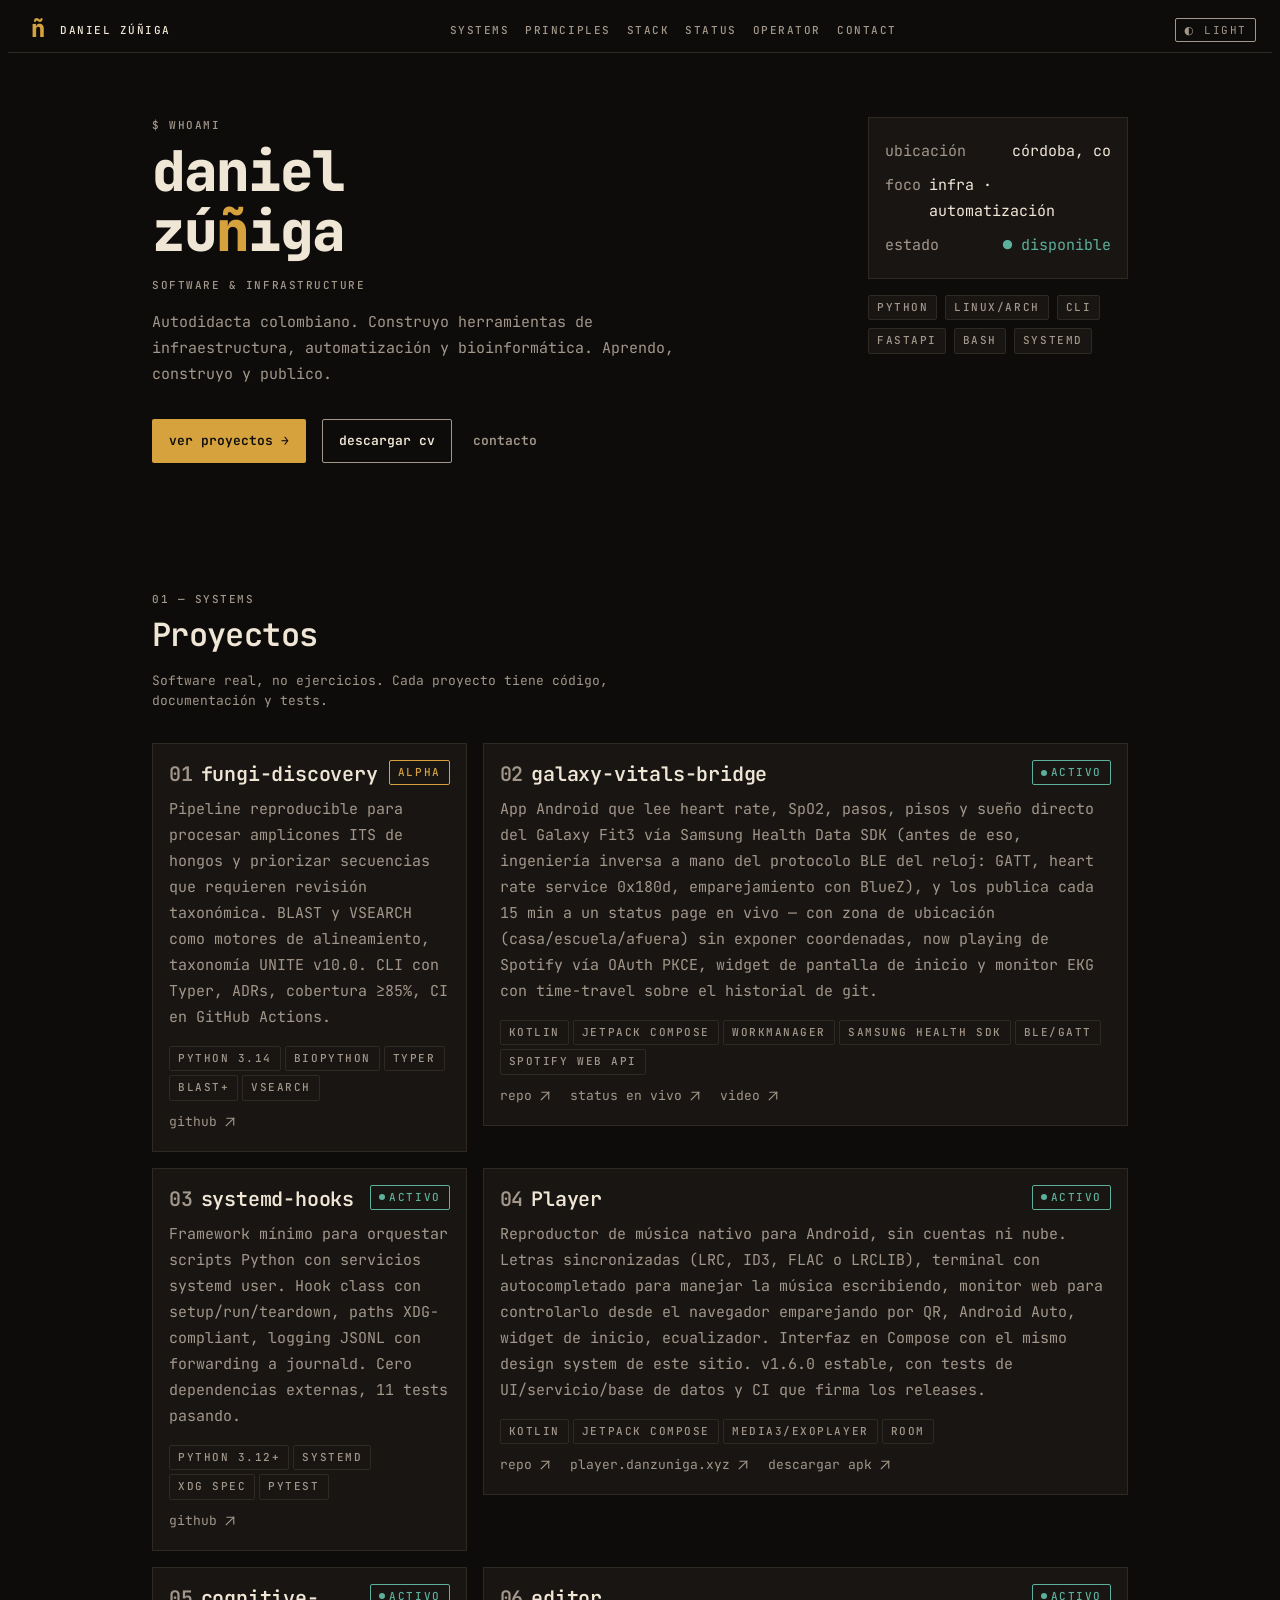
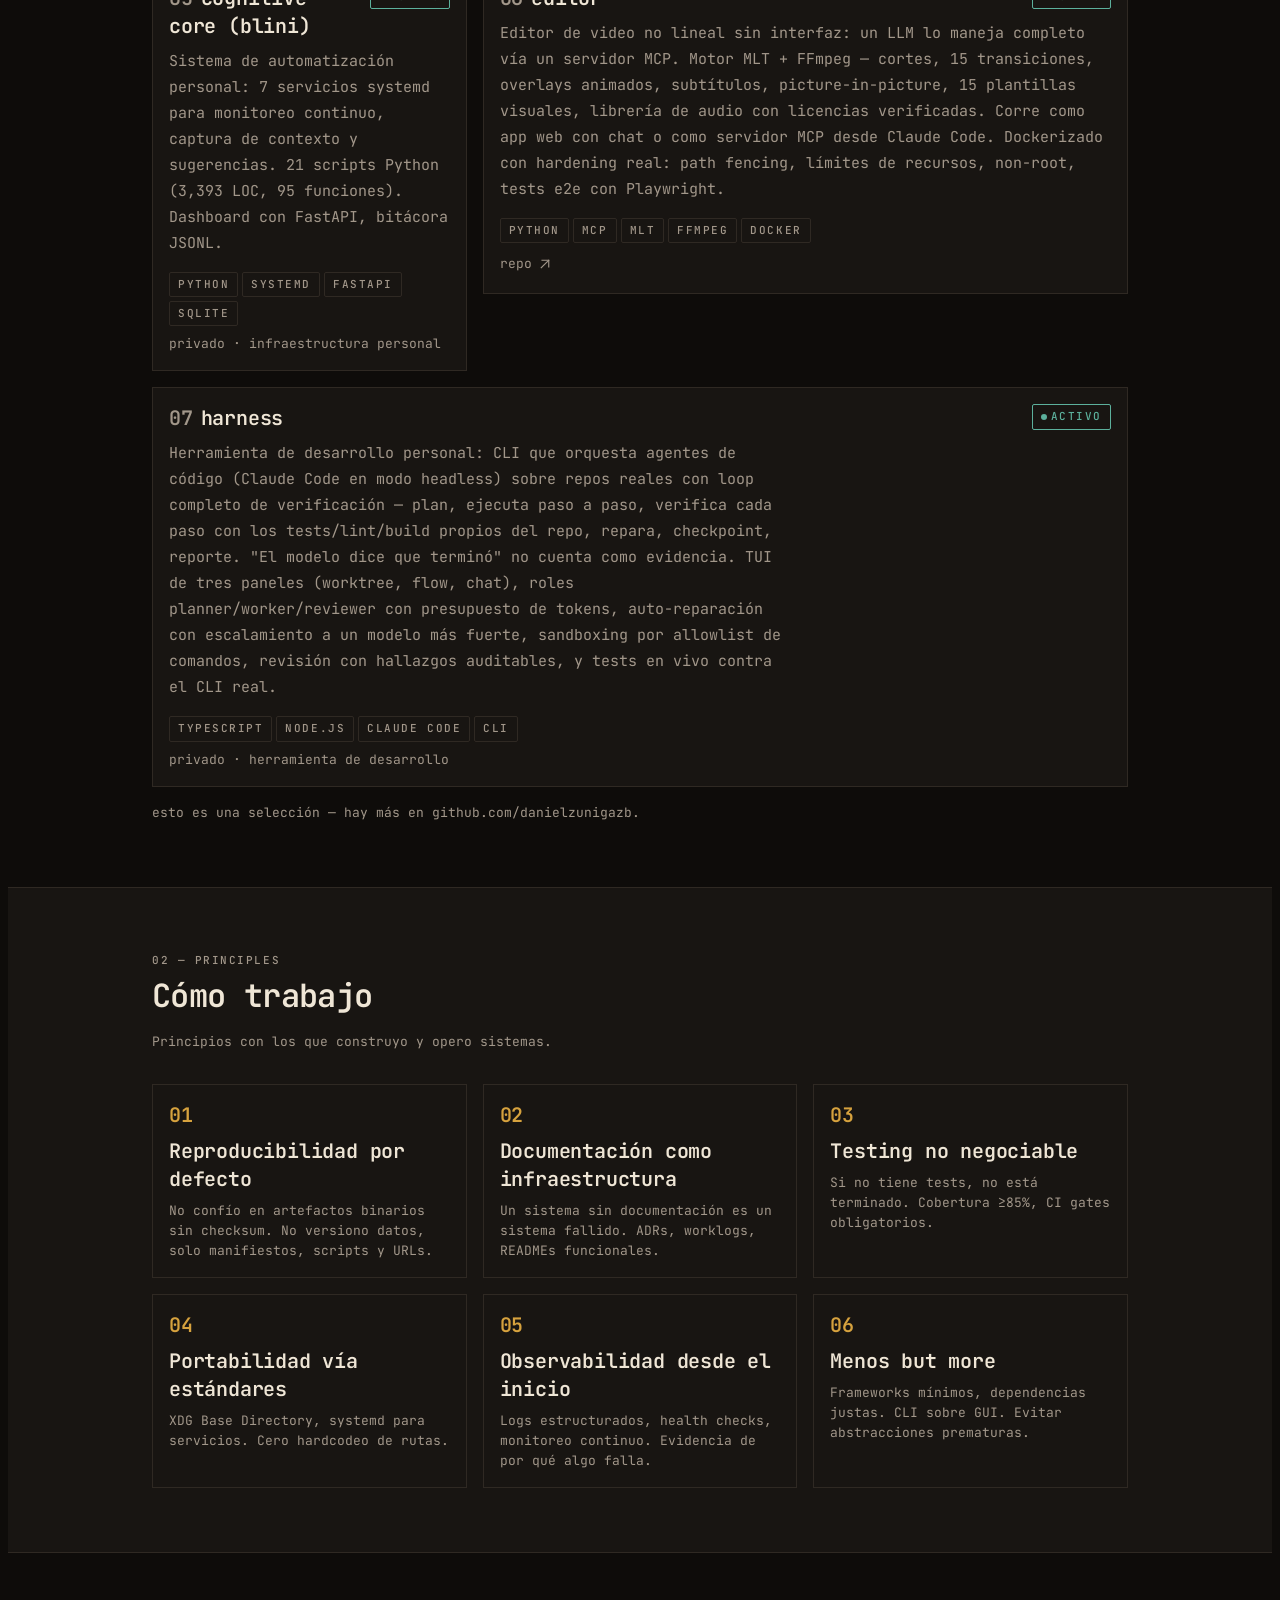
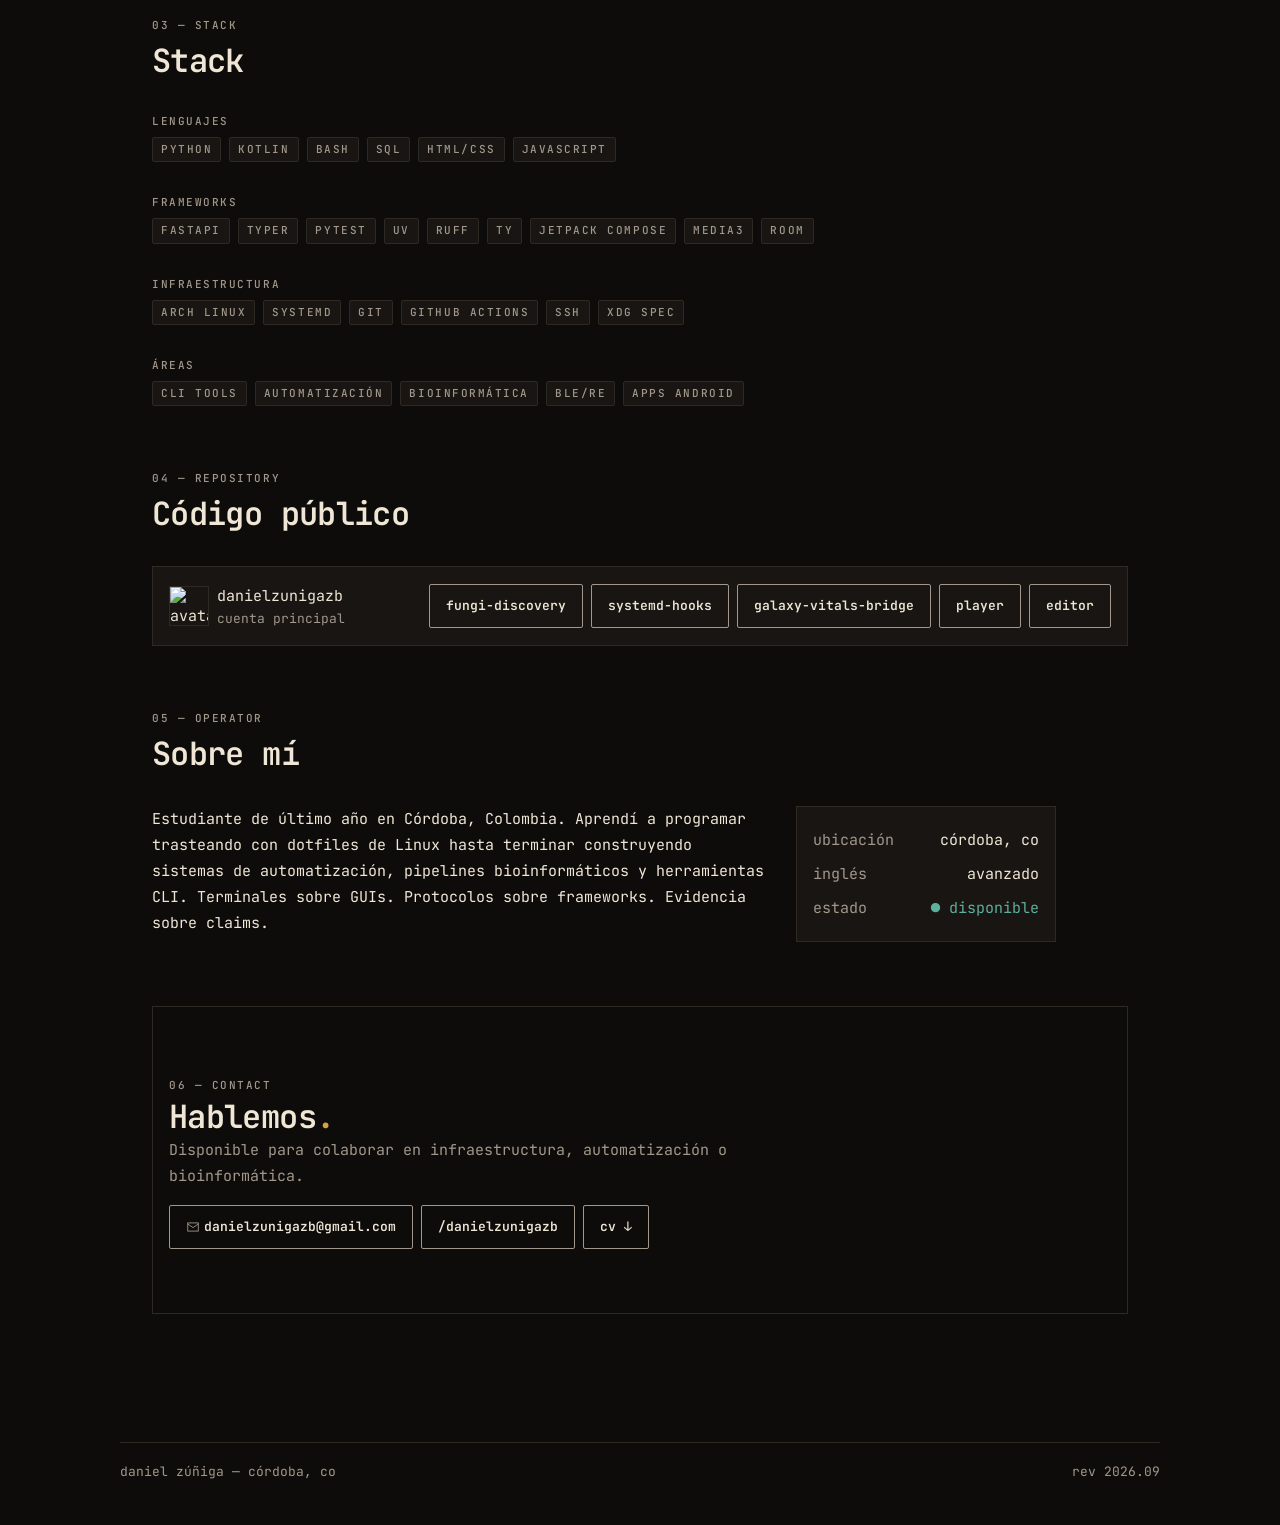
==== index.html @ 0df6132d "Agrega harness: CLI que orquesta agentes de código con verificación real Herramienta de desarrollo p" ====
<!DOCTYPE html>
<html lang="es">
<head>
<script>
(function () {
  var saved = localStorage.getItem('theme');
  if (saved === 'light') document.documentElement.setAttribute('data-theme', 'light');
})();
</script>
<meta charset="UTF-8">
<meta name="viewport" content="width=device-width, initial-scale=1.0">
<title>Daniel Zuñiga · Software &amp; Infrastructure</title>
<meta name="description" content="Daniel Zuñiga — autodidacta colombiano construyendo herramientas de infraestructura, automatización y bioinformática. CLI tools, systemd, pipelines reproducibles.">
<link rel="canonical" href="https://danzuniga.xyz/">
<meta property="og:title" content="Daniel Zuñiga · Software & Infrastructure">
<meta property="og:description" content="Autodidacta colombiano. Construyo herramientas de infraestructura, automatización y bioinformática.">
<meta property="og:type" content="website">
<meta property="og:url" content="https://danzuniga.xyz/">
<meta property="og:image" content="https://danzuniga.xyz/og-image.png">
<meta property="og:image:width" content="1200">
<meta property="og:image:height" content="630">
<meta property="og:locale" content="es_CO">
<meta name="twitter:card" content="summary_large_image">
<meta name="twitter:title" content="Daniel Zuñiga · Software & Infrastructure">
<meta name="twitter:description" content="Autodidacta colombiano. Construyo herramientas de infraestructura, automatización y bioinformática.">
<meta name="twitter:image" content="https://danzuniga.xyz/og-image.png">
<link rel="icon" href="data:image/svg+xml,%3Csvg xmlns='http://www.w3.org/2000/svg' viewBox='0 0 40 40'%3E%3Crect width='40' height='40' fill='%230e0c0a'/%3E%3Ctext x='20' y='30' text-anchor='middle' font-family='monospace' font-weight='800' font-size='34' fill='%23d6a23e'%3E%C3%B1%3C/text%3E%3C/svg%3E">
<script type="application/ld+json">
{
  "@context": "https://schema.org",
  "@type": "Person",
  "name": "Daniel Zuñiga",
  "alternateName": "danielzunigazb",
  "url": "https://danzuniga.xyz/",
  "image": "https://avatars.githubusercontent.com/u/279340792?v=4",
  "jobTitle": "Software & Infrastructure Developer",
  "description": "Autodidacta colombiano construyendo herramientas de infraestructura, automatización y bioinformática.",
  "email": "mailto:danielzunigazb@gmail.com",
  "address": { "@type": "PostalAddress", "addressRegion": "Córdoba", "addressCountry": "CO" },
  "sameAs": ["https://github.com/danielzunigazb"],
  "knowsAbout": ["Python", "Kotlin", "Linux", "systemd", "FastAPI", "Jetpack Compose", "Bioinformática", "Automatización", "CLI tools", "Bash", "Docker", "MCP", "TypeScript", "Node.js"]
}
</script>
<link rel="preconnect" href="https://fonts.googleapis.com">
<link rel="preconnect" href="https://fonts.gstatic.com" crossorigin>
<link href="https://fonts.googleapis.com/css2?family=Instrument+Serif:ital@0;1&family=JetBrains+Mono:ital,wght@0,100..800;1,100..800&display=swap" rel="stylesheet">
<link rel="stylesheet" href="/styles/tokens.css">
<link rel="stylesheet" href="/styles/base.css">
<style>
  .hero { padding: clamp(48px, 8vw, var(--space-16)) 0 var(--space-16); }
  .hero-inner { display: flex; gap: var(--space-16); align-items: flex-start; flex-wrap: wrap; }
  .hero-main { flex: 1 1 520px; min-width: 280px; }
  .hero-side { flex: 0 0 260px; min-width: 220px; display: flex; flex-direction: column; gap: var(--space-4); }
  .hero .name { margin: var(--space-2) 0 var(--space-4); }
  .hero .name .line { display: block; }
  .hero .role { display: block; margin-bottom: var(--space-2); }
  .hero .sub { color: var(--ink-muted); max-width: 60ch; margin-bottom: var(--space-8); }
  .hero .actions { display: flex; gap: var(--space-4); flex-wrap: wrap; }
  .tag-row { display: flex; flex-wrap: wrap; gap: var(--space-2); }
  .status-block { background: var(--surface); border: 1px solid var(--line); padding: var(--space-4); }
  .status-block .row { display: flex; justify-content: space-between; gap: var(--space-2); padding: var(--space-1) 0; color: var(--ink-muted); }
  .status-block .row b { color: var(--ink); font-weight: 400; }

  .sys-grid { display: grid; grid-template-columns: repeat(3, minmax(0,1fr)); gap: var(--space-4); align-items: start; }
  .sys-grid .project-card.wide { grid-column: span 2; }
  .sys-grid .project-card.full { grid-column: 1 / -1; }
  @media (max-width: 800px) { .sys-grid { grid-template-columns: 1fr; } .sys-grid .project-card.wide, .sys-grid .project-card.full { grid-column: 1; } }
  .sys-grid .project-card + .project-card { margin-top: 0; }

  .principles-grid { display: grid; grid-template-columns: repeat(3, minmax(0,1fr)); gap: var(--space-4); }
  @media (max-width: 900px) { .principles-grid { grid-template-columns: 1fr 1fr; } }
  @media (max-width: 560px) { .principles-grid { grid-template-columns: 1fr; } }
  .principle { border: 1px solid var(--line); padding: var(--space-4); }
  .principle .num { color: var(--gold); display: block; margin-bottom: var(--space-2); }
  .principle h2 { margin-bottom: var(--space-2); }
  .principle p { color: var(--ink-muted); font-size: var(--text-small-size); line-height: var(--text-small-line); }

  .stack-group { margin-bottom: var(--space-8); }
  .stack-group:last-child { margin-bottom: 0; }
  .stack-group .label { display: block; margin-bottom: var(--space-2); }

  .repo-panel { background: var(--surface); border: 1px solid var(--line); padding: var(--space-4); display: flex; align-items: center; justify-content: space-between; flex-wrap: wrap; gap: var(--space-4); }
  .repo-who { display: flex; align-items: center; gap: var(--space-2); }
  .repo-who img { width: 40px; height: 40px; border: 1px solid var(--line); }
  .repo-who .sub { color: var(--ink-muted); }
  .repo-links { display: flex; gap: var(--space-2); flex-wrap: wrap; }

  .op-wrap { display: flex; gap: var(--space-8); flex-wrap: wrap; }
  .op-quote { flex: 1 1 480px; }
  .op-quote .mark-n { color: var(--gold); }
  .op-facts { flex: 0 0 260px; }

  .contact-box { border: 1px solid var(--line); padding: var(--space-16) var(--space-4); text-align: left; }
  .contact-box h2 { margin-bottom: var(--space-2); }
  .contact-box p { color: var(--ink-muted); margin-bottom: var(--space-4); }
  .contact-links { display: flex; gap: var(--space-2); flex-wrap: wrap; }
</style>
</head>
<body id="top">

<nav class="dz-nav">
  <a href="#top" class="plate">
    <svg class="mark" viewBox="0 0 40 40" aria-hidden="true"><text x="20" y="30" text-anchor="middle" font-family="'JetBrains Mono', monospace" font-weight="800" font-size="34" fill="var(--gold)">ñ</text></svg>
    <span class="label full">daniel zúñiga</span>
  </a>
  <div class="links">
    <a href="#systems">systems</a>
    <a href="#principles">principles</a>
    <a href="#stack">stack</a>
    <a href="/status/">status</a>
    <a href="#operator">operator</a>
    <a href="#contact">contact</a>
  </div>
  <button class="theme-toggle" id="theme-toggle">◐ light</button>
</nav>

<section class="section hero">
  <div class="container">
    <div class="hero-inner">
      <div class="hero-main">
        <div class="title reveal">
          <span class="label eyebrow">$ whoami</span>
          <h1 class="text-display name">
            <span class="line">daniel</span>
            <span class="line">zú<span class="mark-n">ñ</span>iga</span>
          </h1>
          <span class="label role">software &amp; infrastructure</span>
        </div>
        <p class="sub">Autodidacta colombiano. Construyo herramientas de infraestructura, automatización y bioinformática. Aprendo, construyo y publico.</p>
        <div class="actions">
          <a href="#systems" class="btn btn-primary">ver proyectos →</a>
          <a href="/cv/" target="_blank" class="btn btn-secondary">descargar cv</a>
          <a href="#contact" class="btn btn-ghost">contacto</a>
        </div>
      </div>
      <div class="hero-side reveal">
        <div class="status-block">
          <div class="row"><span>ubicación</span><b>córdoba, co</b></div>
          <div class="row"><span>foco</span><b>infra · automatización</b></div>
          <div class="row"><span>estado</span><b style="color:var(--verdigris);">● disponible</b></div>
        </div>
        <div class="tag-row">
          <span class="tag">python</span>
          <span class="tag">linux/arch</span>
          <span class="tag">cli</span>
          <span class="tag">fastapi</span>
          <span class="tag">bash</span>
          <span class="tag">systemd</span>
        </div>
      </div>
    </div>
  </div>
</section>

<section class="section" id="systems">
  <div class="container">
    <div class="title reveal">
      <span class="label eyebrow">01 — systems</span>
      <h1>Proyectos</h1>
    </div>
    <p class="text-small" style="color:var(--ink-muted); margin: var(--space-2) 0 var(--space-8);">Software real, no ejercicios. Cada proyecto tiene código, documentación y tests.</p>

    <div class="sys-grid">
      <div class="project-card reveal">
        <div class="top">
          <h2><span class="index">01</span>fungi-discovery</h2>
          <span class="tag tag-wip">alpha</span>
        </div>
        <p class="desc">Pipeline reproducible para procesar amplicones ITS de hongos y priorizar secuencias que requieren revisión taxonómica. BLAST y VSEARCH como motores de alineamiento, taxonomía UNITE v10.0. CLI con Typer, ADRs, cobertura ≥85%, CI en GitHub Actions.</p>
        <div class="tags">
          <span class="tag">Python 3.14</span><span class="tag">BioPython</span><span class="tag">Typer</span><span class="tag">BLAST+</span><span class="tag">VSEARCH</span>
        </div>
        <div class="links"><a href="https://github.com/danielzunigazb/fungi-discovery" target="_blank">github <svg class="icon"><use href="/assets/icons.svg#icon-arrow-up-right"/></svg></a></div>
      </div>

      <div class="project-card reveal wide">
        <div class="top">
          <h2><span class="index">02</span>galaxy-vitals-bridge</h2>
          <span class="tag tag-live"><span class="tag-dot"></span>activo</span>
        </div>
        <p class="desc">App Android que lee heart rate, SpO2, pasos, pisos y sueño directo del Galaxy Fit3 vía Samsung Health Data SDK (antes de eso, ingeniería inversa a mano del protocolo BLE del reloj: GATT, heart rate service 0x180d, emparejamiento con BlueZ), y los publica cada 15 min a un status page en vivo — con zona de ubicación (casa/escuela/afuera) sin exponer coordenadas, now playing de Spotify vía OAuth PKCE, widget de pantalla de inicio y monitor EKG con time-travel sobre el historial de git.</p>
        <div class="tags">
          <span class="tag">Kotlin</span><span class="tag">Jetpack Compose</span><span class="tag">WorkManager</span><span class="tag">Samsung Health SDK</span><span class="tag">BLE/GATT</span><span class="tag">Spotify Web API</span>
        </div>
        <div class="links">
          <a href="https://github.com/danielzunigazb/galaxy-vitals-bridge" target="_blank">repo <svg class="icon"><use href="/assets/icons.svg#icon-arrow-up-right"/></svg></a>
          <a href="/status/">status en vivo <svg class="icon"><use href="/assets/icons.svg#icon-arrow-up-right"/></svg></a>
          <a href="https://github.com/danielzunigazb/galaxy-vitals-bridge/releases/download/showcase-v1/GalaxyVitalsShowcase.mp4" target="_blank">video <svg class="icon"><use href="/assets/icons.svg#icon-arrow-up-right"/></svg></a>
        </div>
      </div>

      <div class="project-card reveal">
        <div class="top">
          <h2><span class="index">03</span>systemd-hooks</h2>
          <span class="tag tag-live"><span class="tag-dot"></span>activo</span>
        </div>
        <p class="desc">Framework mínimo para orquestar scripts Python con servicios systemd user. Hook class con setup/run/teardown, paths XDG-compliant, logging JSONL con forwarding a journald. Cero dependencias externas, 11 tests pasando.</p>
        <div class="tags">
          <span class="tag">Python 3.12+</span><span class="tag">systemd</span><span class="tag">XDG Spec</span><span class="tag">Pytest</span>
        </div>
        <div class="links"><a href="https://github.com/danielzunigazb/systemd-hooks" target="_blank">github <svg class="icon"><use href="/assets/icons.svg#icon-arrow-up-right"/></svg></a></div>
      </div>

      <div class="project-card reveal wide">
        <div class="top">
          <h2><span class="index">04</span>Player</h2>
          <span class="tag tag-live"><span class="tag-dot"></span>activo</span>
        </div>
        <p class="desc">Reproductor de música nativo para Android, sin cuentas ni nube. Letras sincronizadas (LRC, ID3, FLAC o LRCLIB), terminal con autocompletado para manejar la música escribiendo, monitor web para controlarlo desde el navegador emparejando por QR, Android Auto, widget de inicio, ecualizador. Interfaz en Compose con el mismo design system de este sitio. v1.6.0 estable, con tests de UI/servicio/base de datos y CI que firma los releases.</p>
        <div class="tags">
          <span class="tag">Kotlin</span><span class="tag">Jetpack Compose</span><span class="tag">Media3/ExoPlayer</span><span class="tag">Room</span>
        </div>
        <div class="links">
          <a href="https://github.com/danielzunigazb/player" target="_blank">repo <svg class="icon"><use href="/assets/icons.svg#icon-arrow-up-right"/></svg></a>
          <a href="https://player.danzuniga.xyz" target="_blank">player.danzuniga.xyz <svg class="icon"><use href="/assets/icons.svg#icon-arrow-up-right"/></svg></a>
          <a href="https://github.com/danielzunigazb/player/releases/latest" target="_blank">descargar apk <svg class="icon"><use href="/assets/icons.svg#icon-arrow-up-right"/></svg></a>
        </div>
      </div>

      <div class="project-card reveal">
        <div class="top">
          <h2><span class="index">05</span>cognitive-core (blini)</h2>
          <span class="tag tag-live"><span class="tag-dot"></span>activo</span>
        </div>
        <p class="desc">Sistema de automatización personal: 7 servicios systemd para monitoreo continuo, captura de contexto y sugerencias. 21 scripts Python (3,393 LOC, 95 funciones). Dashboard con FastAPI, bitácora JSONL.</p>
        <div class="tags">
          <span class="tag">Python</span><span class="tag">systemd</span><span class="tag">FastAPI</span><span class="tag">SQLite</span>
        </div>
        <div class="links"><span class="text-small" style="color:var(--ink-muted);">privado · infraestructura personal</span></div>
      </div>

      <div class="project-card reveal wide">
        <div class="top">
          <h2><span class="index">06</span>editor</h2>
          <span class="tag tag-live"><span class="tag-dot"></span>activo</span>
        </div>
        <p class="desc">Editor de video no lineal sin interfaz: un LLM lo maneja completo vía un servidor MCP. Motor MLT + FFmpeg — cortes, 15 transiciones, overlays animados, subtítulos, picture-in-picture, 15 plantillas visuales, librería de audio con licencias verificadas. Corre como app web con chat o como servidor MCP desde Claude Code. Dockerizado con hardening real: path fencing, límites de recursos, non-root, tests e2e con Playwright.</p>
        <div class="tags">
          <span class="tag">Python</span><span class="tag">MCP</span><span class="tag">MLT</span><span class="tag">FFmpeg</span><span class="tag">Docker</span>
        </div>
        <div class="links">
          <a href="https://github.com/danielzunigazb/editor" target="_blank">repo <svg class="icon"><use href="/assets/icons.svg#icon-arrow-up-right"/></svg></a>
        </div>
      </div>

      <div class="project-card reveal full">
        <div class="top">
          <h2><span class="index">07</span>harness</h2>
          <span class="tag tag-live"><span class="tag-dot"></span>activo</span>
        </div>
        <p class="desc">Herramienta de desarrollo personal: CLI que orquesta agentes de código (Claude Code en modo headless) sobre repos reales con loop completo de verificación — plan, ejecuta paso a paso, verifica cada paso con los tests/lint/build propios del repo, repara, checkpoint, reporte. "El modelo dice que terminó" no cuenta como evidencia. TUI de tres paneles (worktree, flow, chat), roles planner/worker/reviewer con presupuesto de tokens, auto-reparación con escalamiento a un modelo más fuerte, sandboxing por allowlist de comandos, revisión con hallazgos auditables, y tests en vivo contra el CLI real.</p>
        <div class="tags">
          <span class="tag">TypeScript</span><span class="tag">Node.js</span><span class="tag">Claude Code</span><span class="tag">CLI</span>
        </div>
        <div class="links"><span class="text-small" style="color:var(--ink-muted);">privado · herramienta de desarrollo</span></div>
      </div>
    </div>
    <p class="text-small reveal" style="color: var(--ink-muted); margin-top: var(--space-4);">esto es una selección — hay más en <a href="https://github.com/danielzunigazb" target="_blank">github.com/danielzunigazb</a>.</p>
  </div>
</section>

<section class="section" id="principles" style="border-top: 1px solid var(--line); border-bottom: 1px solid var(--line); background: var(--surface);">
  <div class="container">
    <div class="title reveal">
      <span class="label eyebrow">02 — principles</span>
      <h1>Cómo trabajo</h1>
    </div>
    <p class="text-small" style="color:var(--ink-muted); margin: var(--space-2) 0 var(--space-8);">Principios con los que construyo y opero sistemas.</p>
    <div class="principles-grid">
      <div class="principle reveal"><span class="num text-h2">01</span><h2>Reproducibilidad por defecto</h2><p>No confío en artefactos binarios sin checksum. No versiono datos, solo manifiestos, scripts y URLs.</p></div>
      <div class="principle reveal"><span class="num text-h2">02</span><h2>Documentación como infraestructura</h2><p>Un sistema sin documentación es un sistema fallido. ADRs, worklogs, READMEs funcionales.</p></div>
      <div class="principle reveal"><span class="num text-h2">03</span><h2>Testing no negociable</h2><p>Si no tiene tests, no está terminado. Cobertura ≥85%, CI gates obligatorios.</p></div>
      <div class="principle reveal"><span class="num text-h2">04</span><h2>Portabilidad vía estándares</h2><p>XDG Base Directory, systemd para servicios. Cero hardcodeo de rutas.</p></div>
      <div class="principle reveal"><span class="num text-h2">05</span><h2>Observabilidad desde el inicio</h2><p>Logs estructurados, health checks, monitoreo continuo. Evidencia de por qué algo falla.</p></div>
      <div class="principle reveal"><span class="num text-h2">06</span><h2>Menos but more</h2><p>Frameworks mínimos, dependencias justas. CLI sobre GUI. Evitar abstracciones prematuras.</p></div>
    </div>
  </div>
</section>

<section class="section" id="stack">
  <div class="container">
    <div class="title reveal">
      <span class="label eyebrow">03 — stack</span>
      <h1>Stack</h1>
    </div>
    <div style="margin-top: var(--space-8);">
      <div class="stack-group reveal">
        <span class="label">lenguajes</span>
        <div class="tag-row">
          <span class="tag">Python</span><span class="tag">Kotlin</span><span class="tag">Bash</span><span class="tag">SQL</span><span class="tag">HTML/CSS</span><span class="tag">JavaScript</span>
        </div>
      </div>
      <div class="stack-group reveal">
        <span class="label">frameworks</span>
        <div class="tag-row">
          <span class="tag">FastAPI</span><span class="tag">Typer</span><span class="tag">Pytest</span><span class="tag">uv</span><span class="tag">Ruff</span><span class="tag">Ty</span><span class="tag">Jetpack Compose</span><span class="tag">Media3</span><span class="tag">Room</span>
        </div>
      </div>
      <div class="stack-group reveal">
        <span class="label">infraestructura</span>
        <div class="tag-row">
          <span class="tag">Arch Linux</span><span class="tag">systemd</span><span class="tag">Git</span><span class="tag">GitHub Actions</span><span class="tag">SSH</span><span class="tag">XDG Spec</span>
        </div>
      </div>
      <div class="stack-group reveal">
        <span class="label">áreas</span>
        <div class="tag-row">
          <span class="tag">CLI tools</span><span class="tag">Automatización</span><span class="tag">Bioinformática</span><span class="tag">BLE/RE</span><span class="tag">Apps Android</span>
        </div>
      </div>
    </div>
  </div>
</section>

<section class="section" id="repo" style="padding-top: 0;">
  <div class="container">
    <div class="title reveal">
      <span class="label eyebrow">04 — repository</span>
      <h1>Código público</h1>
    </div>
    <div class="repo-panel reveal" style="margin-top: var(--space-8);">
      <div class="repo-who">
        <img src="https://avatars.githubusercontent.com/u/279340792?v=4" alt="avatar de danielzunigazb en GitHub">
        <div><div>danielzunigazb</div><div class="text-small sub">cuenta principal</div></div>
      </div>
      <div class="repo-links">
        <a href="https://github.com/danielzunigazb/fungi-discovery" target="_blank" class="btn btn-secondary">fungi-discovery</a>
        <a href="https://github.com/danielzunigazb/systemd-hooks" target="_blank" class="btn btn-secondary">systemd-hooks</a>
        <a href="https://github.com/danielzunigazb/galaxy-vitals-bridge" target="_blank" class="btn btn-secondary">galaxy-vitals-bridge</a>
        <a href="https://github.com/danielzunigazb/player" target="_blank" class="btn btn-secondary">player</a>
        <a href="https://github.com/danielzunigazb/editor" target="_blank" class="btn btn-secondary">editor</a>
      </div>
    </div>
  </div>
</section>

<section class="section" id="operator" style="padding-top: 0;">
  <div class="container">
    <div class="title reveal">
      <span class="label eyebrow">05 — operator</span>
      <h1>Sobre mí</h1>
    </div>
    <div class="op-wrap reveal" style="margin-top: var(--space-8);">
      <p class="op-quote">Estudiante de último año en Córdoba, Colombia. Aprendí a programar trasteando con dotfiles de Linux hasta terminar construyendo sistemas de automatización, pipelines bioinformáticos y herramientas CLI. Terminales sobre GUIs. Protocolos sobre frameworks. Evidencia sobre claims.</p>
      <div class="op-facts status-block">
        <div class="row"><span>ubicación</span><b>córdoba, co</b></div>
        <div class="row"><span>inglés</span><b>avanzado</b></div>
        <div class="row"><span>estado</span><b style="color:var(--verdigris);">● disponible</b></div>
      </div>
    </div>
  </div>
</section>

<section class="section" id="contact" style="padding-top: 0;">
  <div class="container">
    <div class="contact-box reveal">
      <span class="label eyebrow">06 — contact</span>
      <h1>Hablemos<span class="mark-n" style="color:var(--gold);">.</span></h1>
      <p>Disponible para colaborar en infraestructura, automatización o bioinformática.</p>
      <div class="contact-links">
        <a href="mailto:danielzunigazb@gmail.com" class="btn btn-secondary"><svg class="icon"><use href="/assets/icons.svg#icon-mail"/></svg> danielzunigazb@gmail.com</a>
        <a href="https://github.com/danielzunigazb" target="_blank" class="btn btn-secondary">/danielzunigazb</a>
        <a href="/cv/" target="_blank" class="btn btn-secondary">cv ↓</a>
      </div>
    </div>
  </div>
</section>

<footer class="dz-footer container">
  <span>daniel zúñiga — córdoba, co</span>
  <span>rev 2026.09</span>
</footer>

<script>
document.querySelectorAll('nav a[href^="#"]').forEach(a => {
  a.addEventListener('click', e => {
    e.preventDefault();
    const id = a.getAttribute('href');
    document.querySelector(id)?.scrollIntoView({ behavior: 'smooth' });
  });
});

const toggle = document.getElementById('theme-toggle');
function syncToggleLabel() {
  toggle.textContent = document.documentElement.getAttribute('data-theme') === 'light' ? '◑ dark' : '◐ light';
}
toggle.addEventListener('click', () => {
  const isLight = document.documentElement.getAttribute('data-theme') === 'light';
  if (isLight) {
    document.documentElement.removeAttribute('data-theme');
    localStorage.setItem('theme', 'dark');
  } else {
    document.documentElement.setAttribute('data-theme', 'light');
    localStorage.setItem('theme', 'light');
  }
  syncToggleLabel();
});
syncToggleLabel();

if (!window.matchMedia('(prefers-reduced-motion: reduce)').matches) {
  const io = new IntersectionObserver((entries) => {
    entries.forEach(e => { if (e.isIntersecting) { e.target.classList.add('is-visible'); io.unobserve(e.target); } });
  }, { threshold: 0.12, rootMargin: '0px 0px -40px 0px' });
  document.querySelectorAll('.reveal').forEach(el => io.observe(el));
} else {
  document.querySelectorAll('.reveal').forEach(el => el.classList.add('is-visible'));
}
</script>

<script data-goatcounter="https://danfolio.goatcounter.com/count"
        async src="//gc.zgo.at/count.js"></script>

</body>
</html>
---- styles/tokens.css ----
/*
  Daniel Zúñiga — design system tokens
  Fuente: claude.ai/design, proyecto "Daniel Zúñiga" v2 (tokens.json).
  No editar valores sueltos en otros archivos — todo color/tipografía/
  espaciado/radio del sitio se referencia desde aquí. Cero hex fuera de
  este archivo.
*/

:root {
  /* — color (Obsidiana / dark, tema por defecto) — */
  --bg: #0e0c0a;
  --surface: #181512;
  --line: #2f2923;
  --ink: #efe6d6;
  --ink-muted: #a2978a;
  --gold: #d6a23e;
  --on-gold: var(--bg);
  --verdigris: #5cb09c;
  --ember: #e0573c;

  /* — foco: gap de bg + 2px de gold — */
  --focus-ring: 0 0 0 2px var(--bg), 0 0 0 4px var(--gold);

  /* — tipografía — */
  --font-mono: "JetBrains Mono", ui-monospace, "SF Mono", Menlo, monospace;
  --font-serif: "Instrument Serif", "Iowan Old Style", Georgia, serif;

  --text-display-size: 56px;
  --text-display-line: 60px;
  --text-display-weight: 800;
  --text-display-tracking: -0.035em;

  --text-h1-size: 32px;
  --text-h1-line: 40px;
  --text-h1-weight: 600;
  --text-h1-tracking: -0.02em;

  --text-h2-size: 20px;
  --text-h2-line: 28px;
  --text-h2-weight: 600;
  --text-h2-tracking: -0.01em;

  --text-body-size: 15px;
  --text-body-line: 26px;
  --text-body-weight: 400;
  --text-body-measure: 68ch;

  --text-small-size: 13px;
  --text-small-line: 20px;
  --text-small-weight: 400;

  --text-label-size: 11px;
  --text-label-line: 16px;
  --text-label-weight: 500;
  --text-label-tracking: 0.14em;

  --text-whisper-size: 28px;
  --text-whisper-line: 34px;
  --text-whisper-weight: 400;

  --text-whisper-lg-size: 64px;
  --text-whisper-lg-line: 64px;
  --text-whisper-lg-weight: 400;

  /* — espaciado — */
  --space-1: 4px;
  --space-2: 8px;
  --space-4: 16px;
  --space-8: 32px;
  --space-16: 64px;

  /* — radio: esquinas duras por default — */
  --radius-none: 0px;
  --radius-sm: 2px;
  --radius-full: 999px;

  /* — motion — */
  --motion-fast: 120ms;
  --motion-base: 160ms;
  --motion-ease: ease-out;
}

html[data-theme="light"] {
  /* — color (Pergamino / light) — */
  --bg: #f3ede2;
  --surface: #e9e1d2;
  --line: #d3c8b4;
  --ink: #1b1713;
  --ink-muted: #5c5347;
  --gold: #8a5a10;
  --verdigris: #2b6a5c;
  --ember: #b0381f;
}

@media (prefers-reduced-motion: reduce) {
  :root { --motion-fast: 0ms; --motion-base: 0ms; }
}
---- styles/base.css ----
/*
  Daniel Zúñiga — design system, componentes base.
  Depende de tokens.css (debe cargarse primero). Todo valor de color/
  tipografía/espaciado/radio viene de var(--token) — nada hardcodeado.
*/

* { box-sizing: border-box; }
html { scroll-behavior: smooth; }
body {
  background: var(--bg);
  color: var(--ink);
  font-family: var(--font-mono);
  font-size: var(--text-body-size);
  line-height: var(--text-body-line);
  font-feature-settings: "calt" 1;
  overflow-x: hidden;
  transition: background-color var(--motion-base) var(--motion-ease), color var(--motion-base) var(--motion-ease);
}
a { color: inherit; text-decoration: none; }
::selection { background: var(--gold); color: var(--on-gold); }

/* foco visible en todo lo interactivo — nunca se quita sin reemplazar */
a:focus-visible, button:focus-visible, input:focus-visible, textarea:focus-visible, [tabindex]:focus-visible {
  outline: none;
  box-shadow: var(--focus-ring);
  border-radius: var(--radius-sm);
}

/* — layout: una columna, alineada a la izquierda — */
.container { max-width: 1040px; margin: 0 auto; padding: 0 var(--space-4); }
@media (min-width: 1040px) { .container { padding: 0 var(--space-8); } }

/* — tipografía — */
.text-display { font-family: var(--font-mono); font-size: var(--text-display-size); line-height: var(--text-display-line); font-weight: var(--text-display-weight); letter-spacing: var(--text-display-tracking); margin: 0; }
h1, .text-h1 { font-family: var(--font-mono); font-size: var(--text-h1-size); line-height: var(--text-h1-line); font-weight: var(--text-h1-weight); letter-spacing: var(--text-h1-tracking); margin: 0; }
h2, .text-h2 { font-family: var(--font-mono); font-size: var(--text-h2-size); line-height: var(--text-h2-line); font-weight: var(--text-h2-weight); letter-spacing: var(--text-h2-tracking); margin: 0; }
p, .text-body { font-size: var(--text-body-size); line-height: var(--text-body-line); font-weight: var(--text-body-weight); max-width: var(--text-body-measure); margin: 0; color: var(--ink); }
.text-small { font-size: var(--text-small-size); line-height: var(--text-small-line); font-weight: var(--text-small-weight); }
.label { font-size: var(--text-label-size); line-height: var(--text-label-line); font-weight: var(--text-label-weight); letter-spacing: var(--text-label-tracking); text-transform: uppercase; color: var(--ink-muted); }
.whisper { font-family: var(--font-serif); font-style: italic; font-size: var(--text-whisper-size); line-height: var(--text-whisper-line); font-weight: var(--text-whisper-weight); color: var(--gold); }
.whisper-lg { font-family: var(--font-serif); font-style: italic; font-size: var(--text-whisper-lg-size); line-height: var(--text-whisper-lg-line); font-weight: var(--text-whisper-lg-weight); color: var(--gold); }
.mark-n { color: var(--gold); }

/* — Title: eyebrow + h1/h2 mono + whisper opcional + cursor — */
.title { margin-bottom: var(--space-4); }
.title .eyebrow { display: block; margin-bottom: var(--space-2); }
.title .cursor { display: inline-block; width: 0.5em; background: var(--gold); margin-left: 2px; animation: dz-blink 1s step-end infinite; }
@media (prefers-reduced-motion: reduce) { .title .cursor { animation: none; opacity: 1; } }
@keyframes dz-blink { 50% { opacity: 0; } }

/* — icon: hereda color, grilla 24 — */
.icon { width: 18px; height: 18px; flex-shrink: 0; color: var(--ink-muted); }
.icon-gold { color: var(--gold); }

/* — Button — */
.btn {
  display: inline-flex; align-items: center; gap: var(--space-1);
  font-family: var(--font-mono); font-size: var(--text-small-size); font-weight: 600;
  padding: var(--space-2) var(--space-4);
  border-radius: var(--radius-sm);
  border: 1px solid transparent;
  cursor: pointer;
  transition: background-color var(--motion-fast) var(--motion-ease), border-color var(--motion-fast) var(--motion-ease), color var(--motion-fast) var(--motion-ease);
  background: transparent;
}
.btn-primary { background: var(--gold); color: var(--on-gold); }
.btn-primary:hover { background: var(--ink); color: var(--bg); }
.btn-secondary { border-color: var(--ink-muted); color: var(--ink); }
.btn-secondary:hover { border-color: var(--gold); color: var(--gold); }
.btn-ghost { color: var(--ink-muted); padding-left: var(--space-1); padding-right: var(--space-1); }
.btn-ghost:hover { color: var(--gold); }
.btn-danger { border-color: var(--ember); color: var(--ember); }
.btn-danger:hover { background: var(--ember); color: var(--bg); }
.btn .icon { width: 14px; height: 14px; }

/* — Tag — */
.tag {
  display: inline-flex; align-items: center; gap: var(--space-1);
  font-size: var(--text-label-size); font-weight: var(--text-label-weight); letter-spacing: var(--text-label-tracking); text-transform: uppercase;
  color: var(--ink-muted);
  background: var(--surface);
  border: 1px solid var(--line);
  border-radius: var(--radius-sm);
  padding: var(--space-1) var(--space-2);
  line-height: 1.4;
}
.tag-dot { width: 6px; height: 6px; border-radius: var(--radius-full); background: var(--ink-muted); flex-shrink: 0; }
.tag-live { color: var(--verdigris); border-color: var(--verdigris); }
.tag-live .tag-dot { background: var(--verdigris); animation: dz-pulse 2s ease-in-out infinite; }
.tag-new { color: var(--ember); border-color: var(--ember); }
.tag-wip { color: var(--gold); border-color: var(--gold); }
@keyframes dz-pulse { 0%, 100% { opacity: 1; } 50% { opacity: .35; } }
@media (prefers-reduced-motion: reduce) { .tag-live .tag-dot { animation: none; } }

/* — ProjectCard — */
.project-card {
  background: var(--surface);
  border: 1px solid var(--line);
  border-radius: var(--radius-none);
  padding: var(--space-4);
}
.project-card + .project-card { margin-top: var(--space-4); }
.project-card .top { display: flex; align-items: flex-start; justify-content: space-between; gap: var(--space-2); margin-bottom: var(--space-2); }
.project-card .index { color: var(--ink-muted); margin-right: var(--space-2); }
.project-card h2 { display: inline; }
.project-card .desc { color: var(--ink-muted); margin: var(--space-2) 0 var(--space-4); }
.project-card .tags { display: flex; flex-wrap: wrap; gap: var(--space-1); margin-bottom: var(--space-2); }
.project-card .links { display: flex; flex-wrap: wrap; gap: var(--space-4); margin-top: var(--space-2); }
.project-card .links a { color: var(--ink-muted); font-size: var(--text-small-size); display: inline-flex; align-items: center; gap: var(--space-1); }
.project-card .links a:hover { color: var(--gold); }

/* — CodeBlock (superficie de terminal, sin botón de copiar cuando no hay nada que copiar) — */
.code-block {
  background: var(--surface);
  border: 1px solid var(--line);
  border-radius: var(--radius-none);
  padding: var(--space-2) var(--space-4);
  font-family: var(--font-mono);
  font-size: var(--text-small-size);
  color: var(--verdigris);
  line-height: var(--text-small-line);
}
.code-block .dim { color: var(--ink-muted); }

/* — Callout — */
.callout {
  border: 1px solid var(--line);
  border-left: 2px solid var(--gold);
  background: var(--surface);
  padding: var(--space-4);
  color: var(--ink-muted);
  font-size: var(--text-small-size);
}

/* — Input — */
.field { display: flex; flex-direction: column; gap: var(--space-1); }
.field label { color: var(--ink-muted); }
.input {
  font-family: var(--font-mono); font-size: var(--text-body-size); color: var(--ink);
  background: var(--surface); border: 1px solid var(--ink-muted); border-radius: var(--radius-sm);
  padding: var(--space-2) var(--space-4);
}
.input:hover { border-color: var(--gold); }
.field .hint { color: var(--ink-muted); font-size: var(--text-small-size); }
.field.has-error .input { border-color: var(--ember); }
.field .error { color: var(--ember); font-size: var(--text-small-size); }

/* — Nav — */
.dz-nav {
  position: sticky; top: 0; z-index: 50;
  display: flex; align-items: center; justify-content: space-between; gap: var(--space-4);
  padding: var(--space-2) var(--space-4);
  background: var(--bg);
  border-bottom: 1px solid var(--line);
}
.dz-nav .plate { display: flex; align-items: center; gap: var(--space-2); flex-shrink: 0; }
.dz-nav .plate .mark { width: 28px; height: 28px; flex-shrink: 0; }
.dz-nav .plate .label { color: var(--ink); white-space: nowrap; }
.dz-nav .links { display: flex; gap: var(--space-4); align-items: center; overflow-x: auto; scrollbar-width: none; -ms-overflow-style: none; }
.dz-nav .links::-webkit-scrollbar { display: none; }
.dz-nav .links a { font-size: var(--text-label-size); font-weight: var(--text-label-weight); letter-spacing: var(--text-label-tracking); text-transform: uppercase; color: var(--ink-muted); white-space: nowrap; flex-shrink: 0; }
.dz-nav .links a:hover, .dz-nav .links a.active { color: var(--gold); }
.theme-toggle {
  flex-shrink: 0; display: inline-flex; align-items: center; gap: var(--space-1);
  background: transparent; border: 1px solid var(--ink-muted); border-radius: var(--radius-sm);
  padding: var(--space-1) var(--space-2);
  font-family: var(--font-mono); font-size: var(--text-label-size); letter-spacing: var(--text-label-tracking); text-transform: uppercase; color: var(--ink-muted);
  cursor: pointer;
}
.theme-toggle:hover { border-color: var(--gold); color: var(--gold); }
@media (max-width: 640px) { .dz-nav .plate .label .full { display: none; } .dz-nav .links { gap: var(--space-2); } }

/* — Footer — */
.dz-footer {
  margin-top: var(--space-16);
  padding: var(--space-4) 0 var(--space-8);
  border-top: 1px solid var(--line);
  display: flex; justify-content: space-between; flex-wrap: wrap; gap: var(--space-2);
  color: var(--ink-muted); font-size: var(--text-small-size);
}

/* — reveal on scroll — */
.reveal { opacity: 0; transform: translateY(var(--space-2)); transition: opacity var(--motion-base) var(--motion-ease), transform var(--motion-base) var(--motion-ease); }
.reveal.is-visible { opacity: 1; transform: translateY(0); }
@media (prefers-reduced-motion: reduce) { .reveal { opacity: 1; transform: none; transition: none; } }

/* — section rhythm — */
.section { padding: var(--space-16) 0; }
.section-hairline { height: 1px; background: var(--line); margin: var(--space-4) 0 var(--space-8); }
@media (max-width: 640px) { .section { padding: var(--space-8) 0; } }
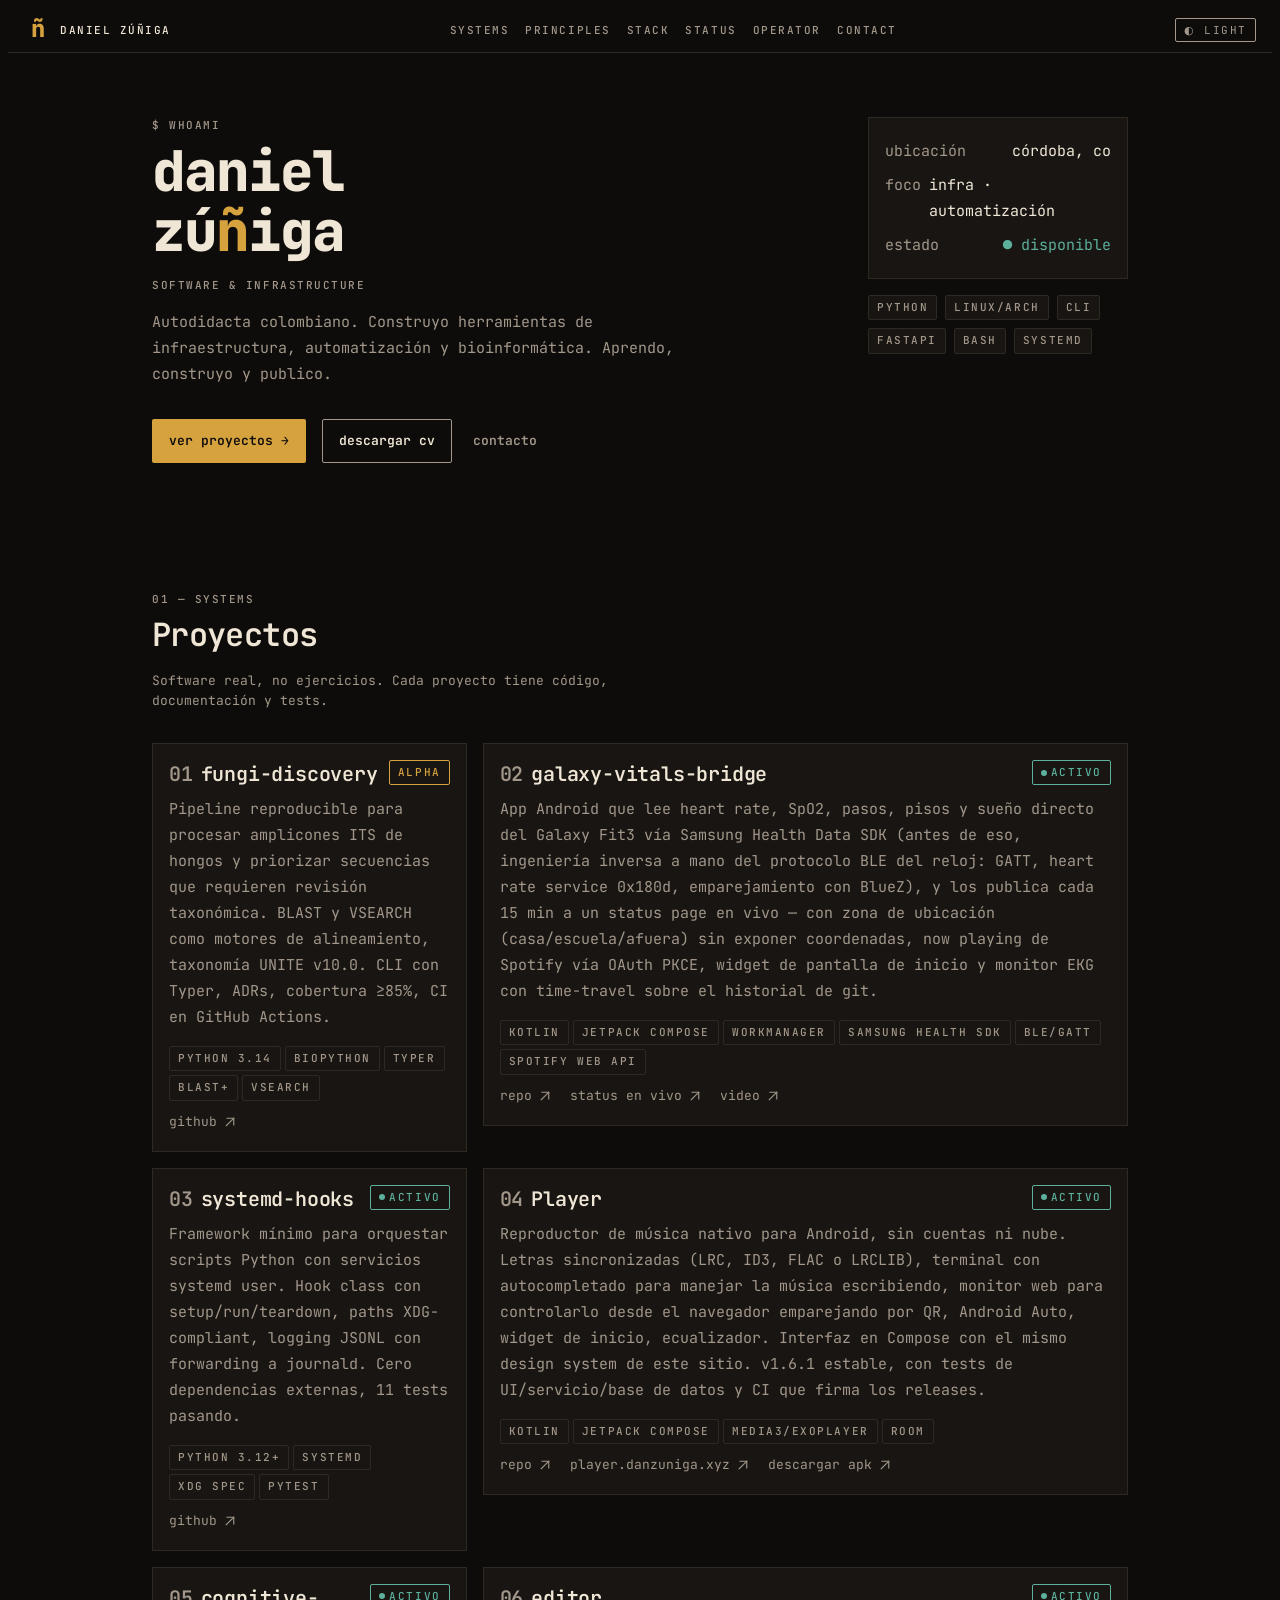
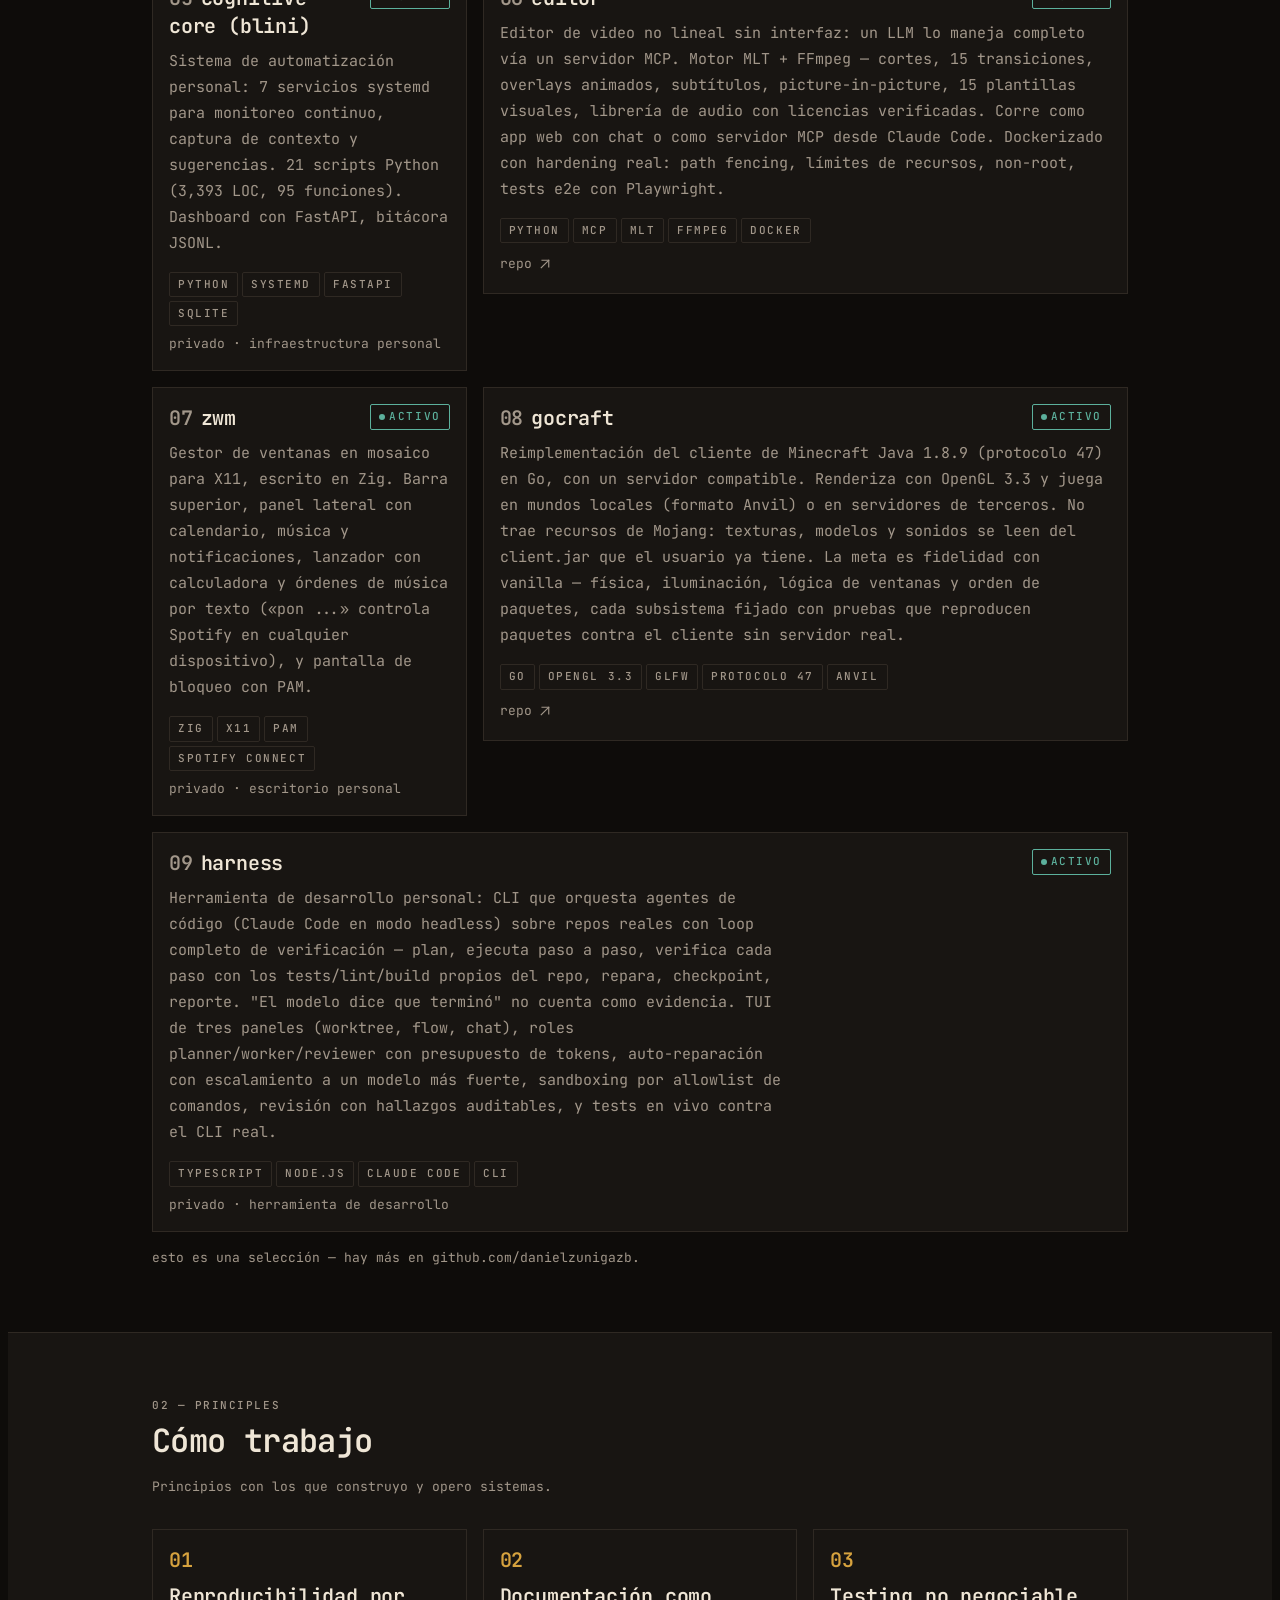
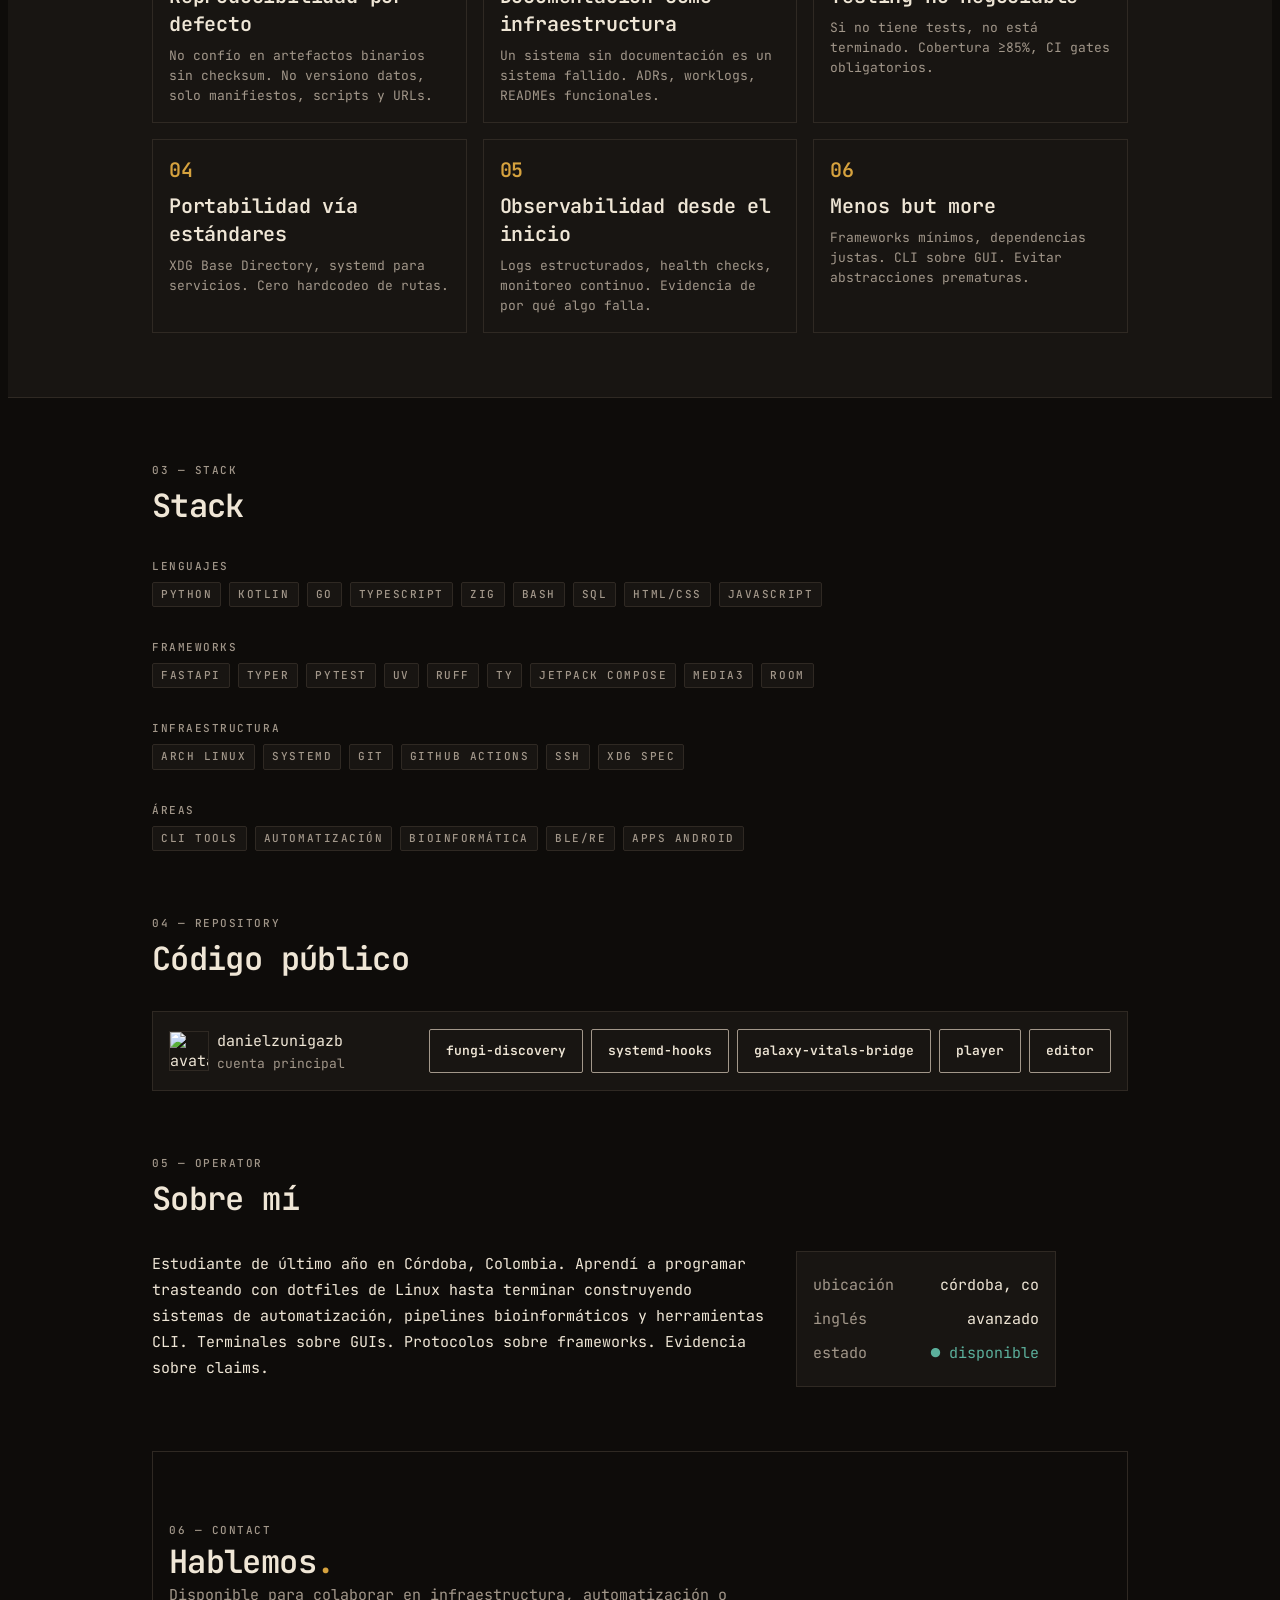
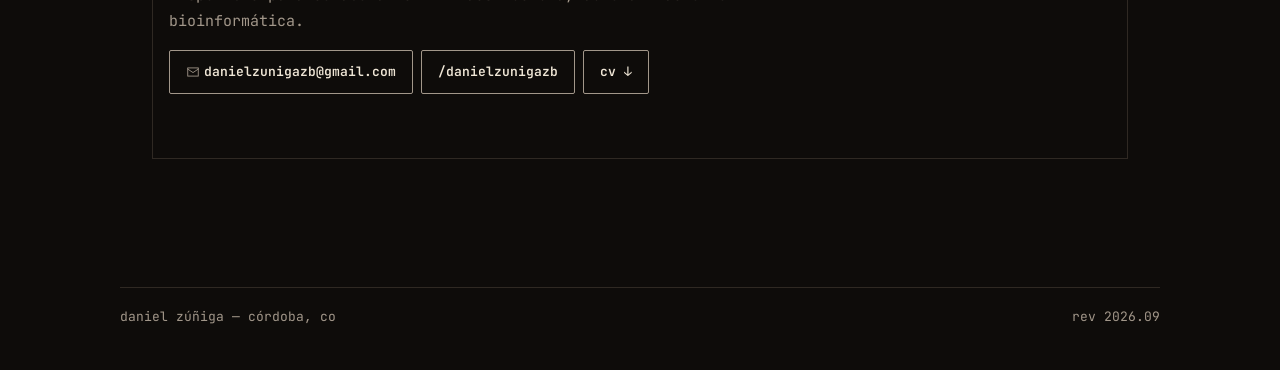
==== commit 8dac99f3: "Agrega zwm y gocraft, actualiza Player a v1.6.1 y suma Go, TypeScript y Zig al stack Co-Authored-By:" ====
--- a/index.html
+++ b/index.html
@@ -38,7 +38,7 @@
   "email": "mailto:danielzunigazb@gmail.com",
   "address": { "@type": "PostalAddress", "addressRegion": "Córdoba", "addressCountry": "CO" },
   "sameAs": ["https://github.com/danielzunigazb"],
-  "knowsAbout": ["Python", "Kotlin", "Linux", "systemd", "FastAPI", "Jetpack Compose", "Bioinformática", "Automatización", "CLI tools", "Bash", "Docker", "MCP", "TypeScript", "Node.js"]
+  "knowsAbout": ["Python", "Kotlin", "Linux", "systemd", "FastAPI", "Jetpack Compose", "Bioinformática", "Automatización", "CLI tools", "Bash", "Docker", "MCP", "TypeScript", "Node.js", "Go", "Zig", "OpenGL", "X11"]
 }
 </script>
 <link rel="preconnect" href="https://fonts.googleapis.com">
@@ -206,7 +206,7 @@
           <h2><span class="index">04</span>Player</h2>
           <span class="tag tag-live"><span class="tag-dot"></span>activo</span>
         </div>
-        <p class="desc">Reproductor de música nativo para Android, sin cuentas ni nube. Letras sincronizadas (LRC, ID3, FLAC o LRCLIB), terminal con autocompletado para manejar la música escribiendo, monitor web para controlarlo desde el navegador emparejando por QR, Android Auto, widget de inicio, ecualizador. Interfaz en Compose con el mismo design system de este sitio. v1.6.0 estable, con tests de UI/servicio/base de datos y CI que firma los releases.</p>
+        <p class="desc">Reproductor de música nativo para Android, sin cuentas ni nube. Letras sincronizadas (LRC, ID3, FLAC o LRCLIB), terminal con autocompletado para manejar la música escribiendo, monitor web para controlarlo desde el navegador emparejando por QR, Android Auto, widget de inicio, ecualizador. Interfaz en Compose con el mismo design system de este sitio. v1.6.1 estable, con tests de UI/servicio/base de datos y CI que firma los releases.</p>
         <div class="tags">
           <span class="tag">Kotlin</span><span class="tag">Jetpack Compose</span><span class="tag">Media3/ExoPlayer</span><span class="tag">Room</span>
         </div>
@@ -243,9 +243,35 @@
         </div>
       </div>
 
+      <div class="project-card reveal">
+        <div class="top">
+          <h2><span class="index">07</span>zwm</h2>
+          <span class="tag tag-live"><span class="tag-dot"></span>activo</span>
+        </div>
+        <p class="desc">Gestor de ventanas en mosaico para X11, escrito en Zig. Barra superior, panel lateral con calendario, música y notificaciones, lanzador con calculadora y órdenes de música por texto («pon ...» controla Spotify en cualquier dispositivo), y pantalla de bloqueo con PAM.</p>
+        <div class="tags">
+          <span class="tag">Zig</span><span class="tag">X11</span><span class="tag">PAM</span><span class="tag">Spotify Connect</span>
+        </div>
+        <div class="links"><span class="text-small" style="color:var(--ink-muted);">privado · escritorio personal</span></div>
+      </div>
+
+      <div class="project-card reveal wide">
+        <div class="top">
+          <h2><span class="index">08</span>gocraft</h2>
+          <span class="tag tag-live"><span class="tag-dot"></span>activo</span>
+        </div>
+        <p class="desc">Reimplementación del cliente de Minecraft Java 1.8.9 (protocolo 47) en Go, con un servidor compatible. Renderiza con OpenGL 3.3 y juega en mundos locales (formato Anvil) o en servidores de terceros. No trae recursos de Mojang: texturas, modelos y sonidos se leen del client.jar que el usuario ya tiene. La meta es fidelidad con vanilla — física, iluminación, lógica de ventanas y orden de paquetes, cada subsistema fijado con pruebas que reproducen paquetes contra el cliente sin servidor real.</p>
+        <div class="tags">
+          <span class="tag">Go</span><span class="tag">OpenGL 3.3</span><span class="tag">GLFW</span><span class="tag">Protocolo 47</span><span class="tag">Anvil</span>
+        </div>
+        <div class="links">
+          <a href="https://github.com/danielzunigazb/gocraft" target="_blank">repo <svg class="icon"><use href="/assets/icons.svg#icon-arrow-up-right"/></svg></a>
+        </div>
+      </div>
+
       <div class="project-card reveal full">
         <div class="top">
-          <h2><span class="index">07</span>harness</h2>
+          <h2><span class="index">09</span>harness</h2>
           <span class="tag tag-live"><span class="tag-dot"></span>activo</span>
         </div>
         <p class="desc">Herramienta de desarrollo personal: CLI que orquesta agentes de código (Claude Code en modo headless) sobre repos reales con loop completo de verificación — plan, ejecuta paso a paso, verifica cada paso con los tests/lint/build propios del repo, repara, checkpoint, reporte. "El modelo dice que terminó" no cuenta como evidencia. TUI de tres paneles (worktree, flow, chat), roles planner/worker/reviewer con presupuesto de tokens, auto-reparación con escalamiento a un modelo más fuerte, sandboxing por allowlist de comandos, revisión con hallazgos auditables, y tests en vivo contra el CLI real.</p>
@@ -287,7 +313,7 @@
       <div class="stack-group reveal">
         <span class="label">lenguajes</span>
         <div class="tag-row">
-          <span class="tag">Python</span><span class="tag">Kotlin</span><span class="tag">Bash</span><span class="tag">SQL</span><span class="tag">HTML/CSS</span><span class="tag">JavaScript</span>
+          <span class="tag">Python</span><span class="tag">Kotlin</span><span class="tag">Go</span><span class="tag">TypeScript</span><span class="tag">Zig</span><span class="tag">Bash</span><span class="tag">SQL</span><span class="tag">HTML/CSS</span><span class="tag">JavaScript</span>
         </div>
       </div>
       <div class="stack-group reveal">
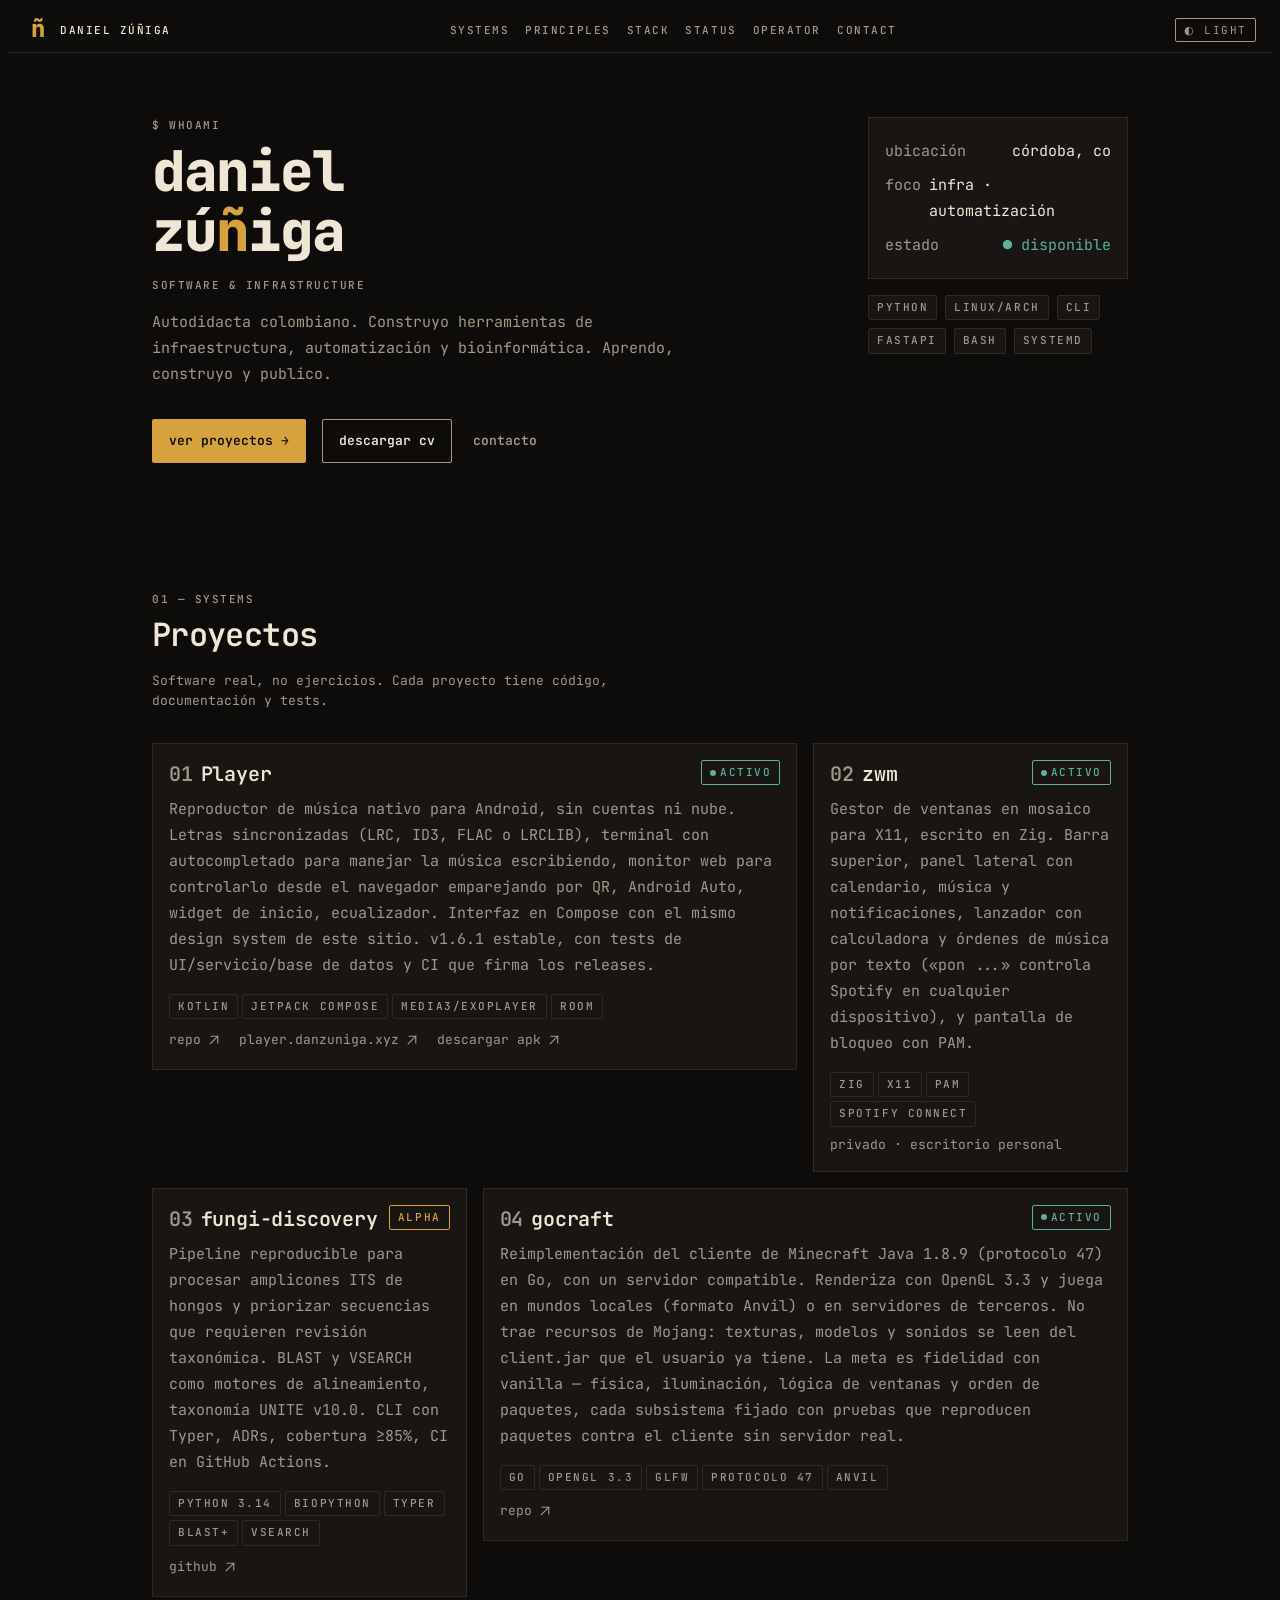
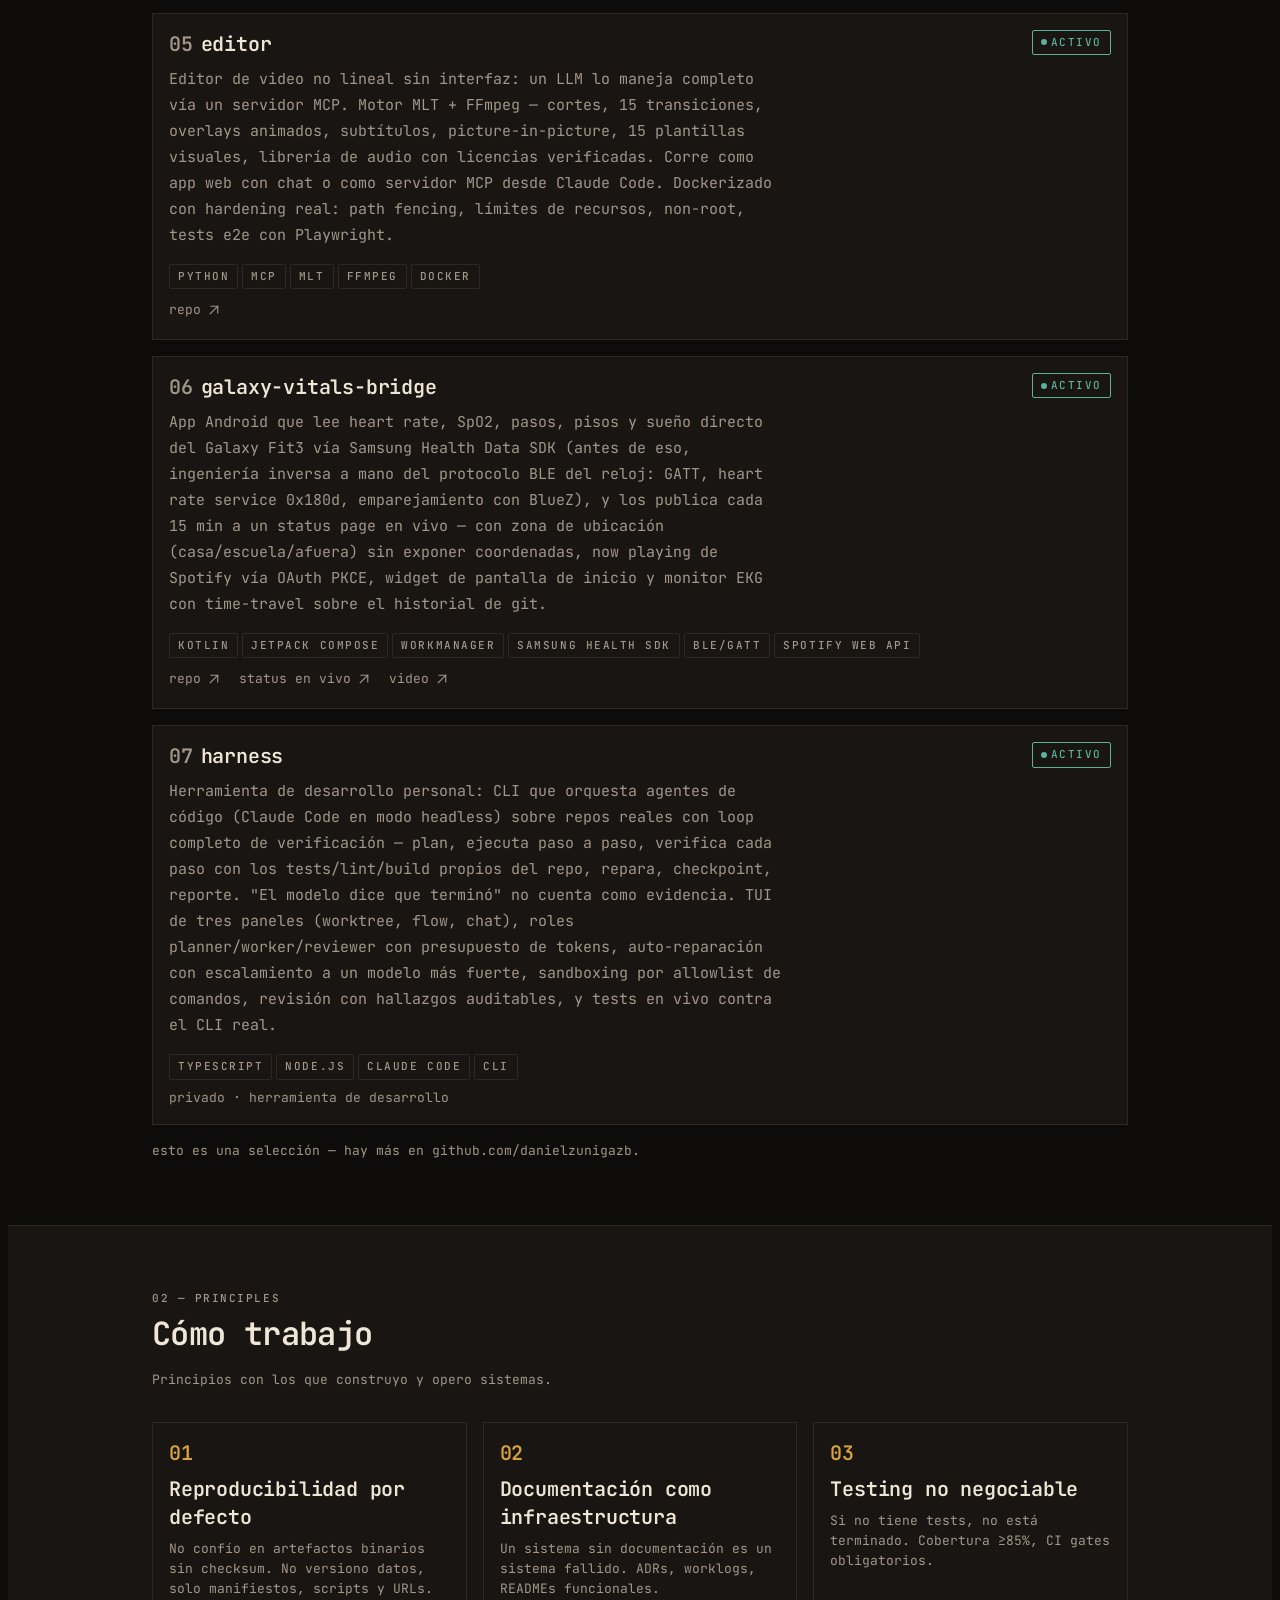
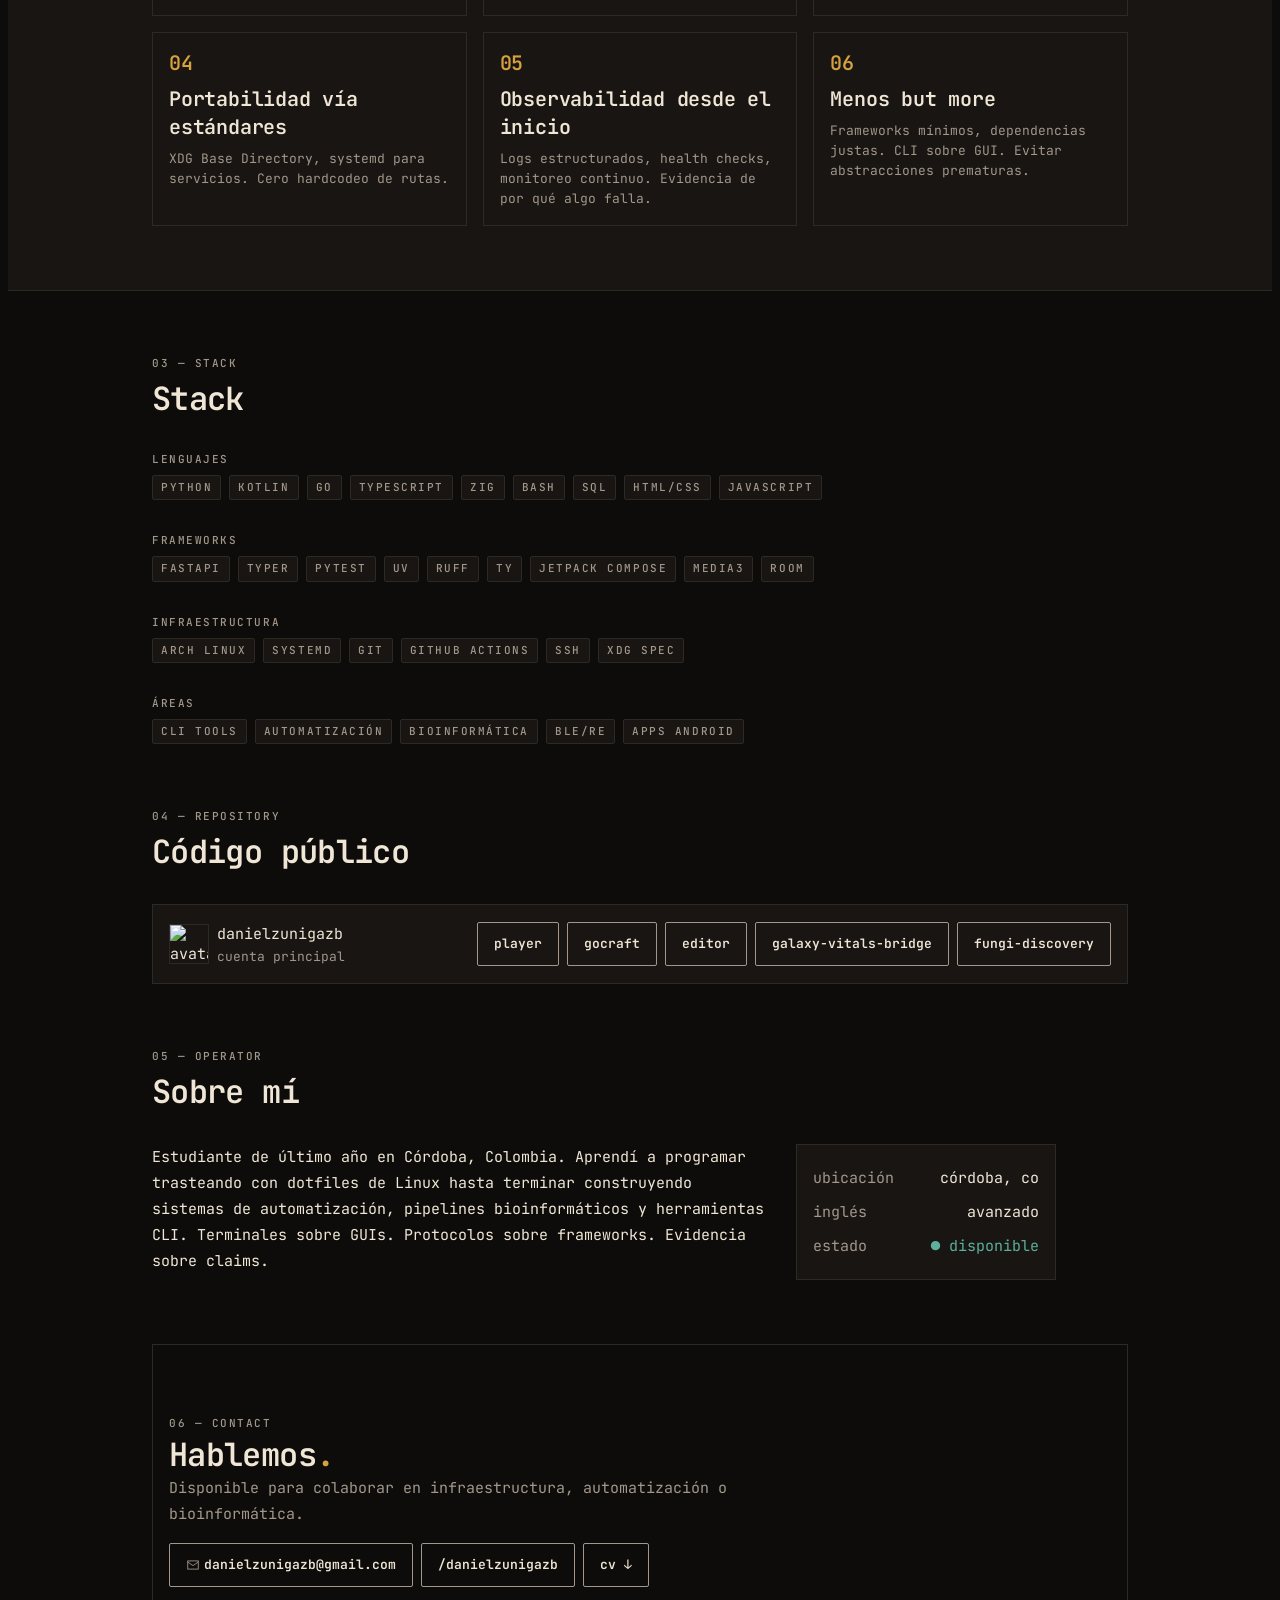
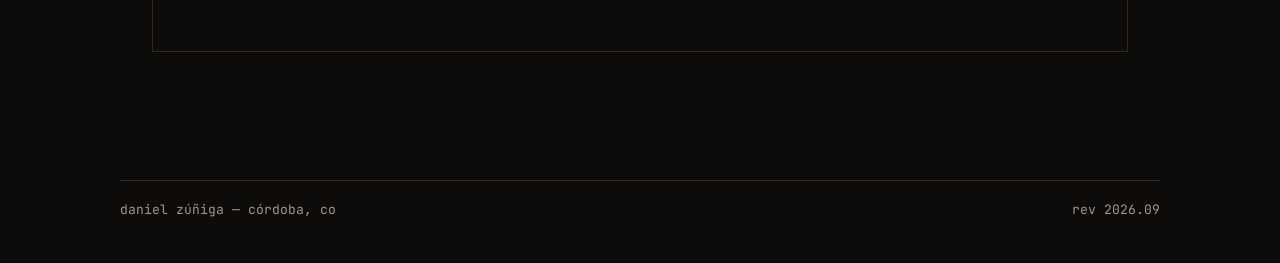
==== commit 4749c8a3: "Depura Proyectos: quita systemd-hooks y cognitive-core, reordena por peso y agrega gocraft a Código " ====
--- a/index.html
+++ b/index.html
@@ -161,9 +161,37 @@
     <p class="text-small" style="color:var(--ink-muted); margin: var(--space-2) 0 var(--space-8);">Software real, no ejercicios. Cada proyecto tiene código, documentación y tests.</p>
 
     <div class="sys-grid">
+      <div class="project-card reveal wide">
+        <div class="top">
+          <h2><span class="index">01</span>Player</h2>
+          <span class="tag tag-live"><span class="tag-dot"></span>activo</span>
+        </div>
+        <p class="desc">Reproductor de música nativo para Android, sin cuentas ni nube. Letras sincronizadas (LRC, ID3, FLAC o LRCLIB), terminal con autocompletado para manejar la música escribiendo, monitor web para controlarlo desde el navegador emparejando por QR, Android Auto, widget de inicio, ecualizador. Interfaz en Compose con el mismo design system de este sitio. v1.6.1 estable, con tests de UI/servicio/base de datos y CI que firma los releases.</p>
+        <div class="tags">
+          <span class="tag">Kotlin</span><span class="tag">Jetpack Compose</span><span class="tag">Media3/ExoPlayer</span><span class="tag">Room</span>
+        </div>
+        <div class="links">
+          <a href="https://github.com/danielzunigazb/player" target="_blank">repo <svg class="icon"><use href="/assets/icons.svg#icon-arrow-up-right"/></svg></a>
+          <a href="https://player.danzuniga.xyz" target="_blank">player.danzuniga.xyz <svg class="icon"><use href="/assets/icons.svg#icon-arrow-up-right"/></svg></a>
+          <a href="https://github.com/danielzunigazb/player/releases/latest" target="_blank">descargar apk <svg class="icon"><use href="/assets/icons.svg#icon-arrow-up-right"/></svg></a>
+        </div>
+      </div>
+
       <div class="project-card reveal">
         <div class="top">
-          <h2><span class="index">01</span>fungi-discovery</h2>
+          <h2><span class="index">02</span>zwm</h2>
+          <span class="tag tag-live"><span class="tag-dot"></span>activo</span>
+        </div>
+        <p class="desc">Gestor de ventanas en mosaico para X11, escrito en Zig. Barra superior, panel lateral con calendario, música y notificaciones, lanzador con calculadora y órdenes de música por texto («pon ...» controla Spotify en cualquier dispositivo), y pantalla de bloqueo con PAM.</p>
+        <div class="tags">
+          <span class="tag">Zig</span><span class="tag">X11</span><span class="tag">PAM</span><span class="tag">Spotify Connect</span>
+        </div>
+        <div class="links"><span class="text-small" style="color:var(--ink-muted);">privado · escritorio personal</span></div>
+      </div>
+
+      <div class="project-card reveal">
+        <div class="top">
+          <h2><span class="index">03</span>fungi-discovery</h2>
           <span class="tag tag-wip">alpha</span>
         </div>
         <p class="desc">Pipeline reproducible para procesar amplicones ITS de hongos y priorizar secuencias que requieren revisión taxonómica. BLAST y VSEARCH como motores de alineamiento, taxonomía UNITE v10.0. CLI con Typer, ADRs, cobertura ≥85%, CI en GitHub Actions.</p>
@@ -175,7 +203,35 @@
 
       <div class="project-card reveal wide">
         <div class="top">
-          <h2><span class="index">02</span>galaxy-vitals-bridge</h2>
+          <h2><span class="index">04</span>gocraft</h2>
+          <span class="tag tag-live"><span class="tag-dot"></span>activo</span>
+        </div>
+        <p class="desc">Reimplementación del cliente de Minecraft Java 1.8.9 (protocolo 47) en Go, con un servidor compatible. Renderiza con OpenGL 3.3 y juega en mundos locales (formato Anvil) o en servidores de terceros. No trae recursos de Mojang: texturas, modelos y sonidos se leen del client.jar que el usuario ya tiene. La meta es fidelidad con vanilla — física, iluminación, lógica de ventanas y orden de paquetes, cada subsistema fijado con pruebas que reproducen paquetes contra el cliente sin servidor real.</p>
+        <div class="tags">
+          <span class="tag">Go</span><span class="tag">OpenGL 3.3</span><span class="tag">GLFW</span><span class="tag">Protocolo 47</span><span class="tag">Anvil</span>
+        </div>
+        <div class="links">
+          <a href="https://github.com/danielzunigazb/gocraft" target="_blank">repo <svg class="icon"><use href="/assets/icons.svg#icon-arrow-up-right"/></svg></a>
+        </div>
+      </div>
+
+      <div class="project-card reveal full">
+        <div class="top">
+          <h2><span class="index">05</span>editor</h2>
+          <span class="tag tag-live"><span class="tag-dot"></span>activo</span>
+        </div>
+        <p class="desc">Editor de video no lineal sin interfaz: un LLM lo maneja completo vía un servidor MCP. Motor MLT + FFmpeg — cortes, 15 transiciones, overlays animados, subtítulos, picture-in-picture, 15 plantillas visuales, librería de audio con licencias verificadas. Corre como app web con chat o como servidor MCP desde Claude Code. Dockerizado con hardening real: path fencing, límites de recursos, non-root, tests e2e con Playwright.</p>
+        <div class="tags">
+          <span class="tag">Python</span><span class="tag">MCP</span><span class="tag">MLT</span><span class="tag">FFmpeg</span><span class="tag">Docker</span>
+        </div>
+        <div class="links">
+          <a href="https://github.com/danielzunigazb/editor" target="_blank">repo <svg class="icon"><use href="/assets/icons.svg#icon-arrow-up-right"/></svg></a>
+        </div>
+      </div>
+
+      <div class="project-card reveal full">
+        <div class="top">
+          <h2><span class="index">06</span>galaxy-vitals-bridge</h2>
           <span class="tag tag-live"><span class="tag-dot"></span>activo</span>
         </div>
         <p class="desc">App Android que lee heart rate, SpO2, pasos, pisos y sueño directo del Galaxy Fit3 vía Samsung Health Data SDK (antes de eso, ingeniería inversa a mano del protocolo BLE del reloj: GATT, heart rate service 0x180d, emparejamiento con BlueZ), y los publica cada 15 min a un status page en vivo — con zona de ubicación (casa/escuela/afuera) sin exponer coordenadas, now playing de Spotify vía OAuth PKCE, widget de pantalla de inicio y monitor EKG con time-travel sobre el historial de git.</p>
@@ -189,89 +245,9 @@
         </div>
       </div>
 
-      <div class="project-card reveal">
-        <div class="top">
-          <h2><span class="index">03</span>systemd-hooks</h2>
-          <span class="tag tag-live"><span class="tag-dot"></span>activo</span>
-        </div>
-        <p class="desc">Framework mínimo para orquestar scripts Python con servicios systemd user. Hook class con setup/run/teardown, paths XDG-compliant, logging JSONL con forwarding a journald. Cero dependencias externas, 11 tests pasando.</p>
-        <div class="tags">
-          <span class="tag">Python 3.12+</span><span class="tag">systemd</span><span class="tag">XDG Spec</span><span class="tag">Pytest</span>
-        </div>
-        <div class="links"><a href="https://github.com/danielzunigazb/systemd-hooks" target="_blank">github <svg class="icon"><use href="/assets/icons.svg#icon-arrow-up-right"/></svg></a></div>
-      </div>
-
-      <div class="project-card reveal wide">
-        <div class="top">
-          <h2><span class="index">04</span>Player</h2>
-          <span class="tag tag-live"><span class="tag-dot"></span>activo</span>
-        </div>
-        <p class="desc">Reproductor de música nativo para Android, sin cuentas ni nube. Letras sincronizadas (LRC, ID3, FLAC o LRCLIB), terminal con autocompletado para manejar la música escribiendo, monitor web para controlarlo desde el navegador emparejando por QR, Android Auto, widget de inicio, ecualizador. Interfaz en Compose con el mismo design system de este sitio. v1.6.1 estable, con tests de UI/servicio/base de datos y CI que firma los releases.</p>
-        <div class="tags">
-          <span class="tag">Kotlin</span><span class="tag">Jetpack Compose</span><span class="tag">Media3/ExoPlayer</span><span class="tag">Room</span>
-        </div>
-        <div class="links">
-          <a href="https://github.com/danielzunigazb/player" target="_blank">repo <svg class="icon"><use href="/assets/icons.svg#icon-arrow-up-right"/></svg></a>
-          <a href="https://player.danzuniga.xyz" target="_blank">player.danzuniga.xyz <svg class="icon"><use href="/assets/icons.svg#icon-arrow-up-right"/></svg></a>
-          <a href="https://github.com/danielzunigazb/player/releases/latest" target="_blank">descargar apk <svg class="icon"><use href="/assets/icons.svg#icon-arrow-up-right"/></svg></a>
-        </div>
-      </div>
-
-      <div class="project-card reveal">
-        <div class="top">
-          <h2><span class="index">05</span>cognitive-core (blini)</h2>
-          <span class="tag tag-live"><span class="tag-dot"></span>activo</span>
-        </div>
-        <p class="desc">Sistema de automatización personal: 7 servicios systemd para monitoreo continuo, captura de contexto y sugerencias. 21 scripts Python (3,393 LOC, 95 funciones). Dashboard con FastAPI, bitácora JSONL.</p>
-        <div class="tags">
-          <span class="tag">Python</span><span class="tag">systemd</span><span class="tag">FastAPI</span><span class="tag">SQLite</span>
-        </div>
-        <div class="links"><span class="text-small" style="color:var(--ink-muted);">privado · infraestructura personal</span></div>
-      </div>
-
-      <div class="project-card reveal wide">
-        <div class="top">
-          <h2><span class="index">06</span>editor</h2>
-          <span class="tag tag-live"><span class="tag-dot"></span>activo</span>
-        </div>
-        <p class="desc">Editor de video no lineal sin interfaz: un LLM lo maneja completo vía un servidor MCP. Motor MLT + FFmpeg — cortes, 15 transiciones, overlays animados, subtítulos, picture-in-picture, 15 plantillas visuales, librería de audio con licencias verificadas. Corre como app web con chat o como servidor MCP desde Claude Code. Dockerizado con hardening real: path fencing, límites de recursos, non-root, tests e2e con Playwright.</p>
-        <div class="tags">
-          <span class="tag">Python</span><span class="tag">MCP</span><span class="tag">MLT</span><span class="tag">FFmpeg</span><span class="tag">Docker</span>
-        </div>
-        <div class="links">
-          <a href="https://github.com/danielzunigazb/editor" target="_blank">repo <svg class="icon"><use href="/assets/icons.svg#icon-arrow-up-right"/></svg></a>
-        </div>
-      </div>
-
-      <div class="project-card reveal">
-        <div class="top">
-          <h2><span class="index">07</span>zwm</h2>
-          <span class="tag tag-live"><span class="tag-dot"></span>activo</span>
-        </div>
-        <p class="desc">Gestor de ventanas en mosaico para X11, escrito en Zig. Barra superior, panel lateral con calendario, música y notificaciones, lanzador con calculadora y órdenes de música por texto («pon ...» controla Spotify en cualquier dispositivo), y pantalla de bloqueo con PAM.</p>
-        <div class="tags">
-          <span class="tag">Zig</span><span class="tag">X11</span><span class="tag">PAM</span><span class="tag">Spotify Connect</span>
-        </div>
-        <div class="links"><span class="text-small" style="color:var(--ink-muted);">privado · escritorio personal</span></div>
-      </div>
-
-      <div class="project-card reveal wide">
-        <div class="top">
-          <h2><span class="index">08</span>gocraft</h2>
-          <span class="tag tag-live"><span class="tag-dot"></span>activo</span>
-        </div>
-        <p class="desc">Reimplementación del cliente de Minecraft Java 1.8.9 (protocolo 47) en Go, con un servidor compatible. Renderiza con OpenGL 3.3 y juega en mundos locales (formato Anvil) o en servidores de terceros. No trae recursos de Mojang: texturas, modelos y sonidos se leen del client.jar que el usuario ya tiene. La meta es fidelidad con vanilla — física, iluminación, lógica de ventanas y orden de paquetes, cada subsistema fijado con pruebas que reproducen paquetes contra el cliente sin servidor real.</p>
-        <div class="tags">
-          <span class="tag">Go</span><span class="tag">OpenGL 3.3</span><span class="tag">GLFW</span><span class="tag">Protocolo 47</span><span class="tag">Anvil</span>
-        </div>
-        <div class="links">
-          <a href="https://github.com/danielzunigazb/gocraft" target="_blank">repo <svg class="icon"><use href="/assets/icons.svg#icon-arrow-up-right"/></svg></a>
-        </div>
-      </div>
-
       <div class="project-card reveal full">
         <div class="top">
-          <h2><span class="index">09</span>harness</h2>
+          <h2><span class="index">07</span>harness</h2>
           <span class="tag tag-live"><span class="tag-dot"></span>activo</span>
         </div>
         <p class="desc">Herramienta de desarrollo personal: CLI que orquesta agentes de código (Claude Code en modo headless) sobre repos reales con loop completo de verificación — plan, ejecuta paso a paso, verifica cada paso con los tests/lint/build propios del repo, repara, checkpoint, reporte. "El modelo dice que terminó" no cuenta como evidencia. TUI de tres paneles (worktree, flow, chat), roles planner/worker/reviewer con presupuesto de tokens, auto-reparación con escalamiento a un modelo más fuerte, sandboxing por allowlist de comandos, revisión con hallazgos auditables, y tests en vivo contra el CLI real.</p>
@@ -350,11 +326,11 @@
         <div><div>danielzunigazb</div><div class="text-small sub">cuenta principal</div></div>
       </div>
       <div class="repo-links">
+        <a href="https://github.com/danielzunigazb/player" target="_blank" class="btn btn-secondary">player</a>
+        <a href="https://github.com/danielzunigazb/gocraft" target="_blank" class="btn btn-secondary">gocraft</a>
+        <a href="https://github.com/danielzunigazb/editor" target="_blank" class="btn btn-secondary">editor</a>
+        <a href="https://github.com/danielzunigazb/galaxy-vitals-bridge" target="_blank" class="btn btn-secondary">galaxy-vitals-bridge</a>
         <a href="https://github.com/danielzunigazb/fungi-discovery" target="_blank" class="btn btn-secondary">fungi-discovery</a>
-        <a href="https://github.com/danielzunigazb/systemd-hooks" target="_blank" class="btn btn-secondary">systemd-hooks</a>
-        <a href="https://github.com/danielzunigazb/galaxy-vitals-bridge" target="_blank" class="btn btn-secondary">galaxy-vitals-bridge</a>
-        <a href="https://github.com/danielzunigazb/player" target="_blank" class="btn btn-secondary">player</a>
-        <a href="https://github.com/danielzunigazb/editor" target="_blank" class="btn btn-secondary">editor</a>
       </div>
     </div>
   </div>
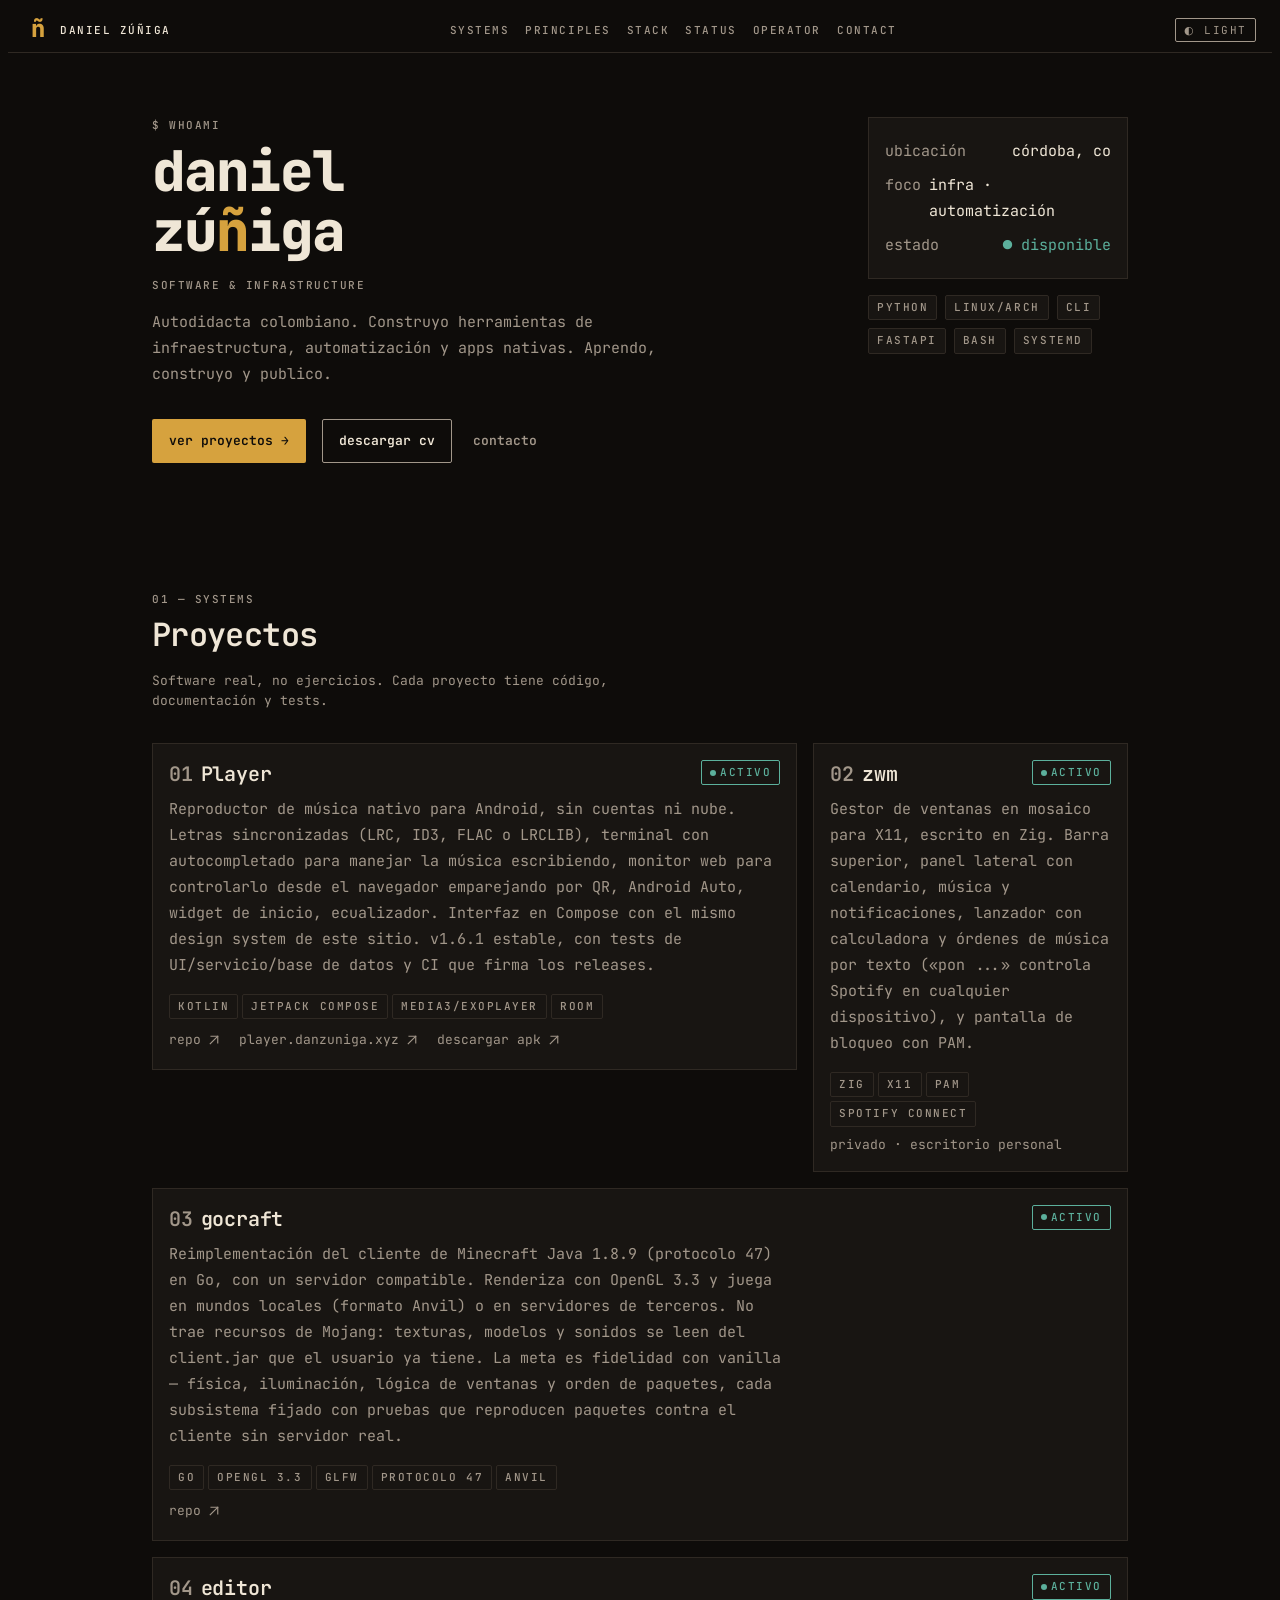
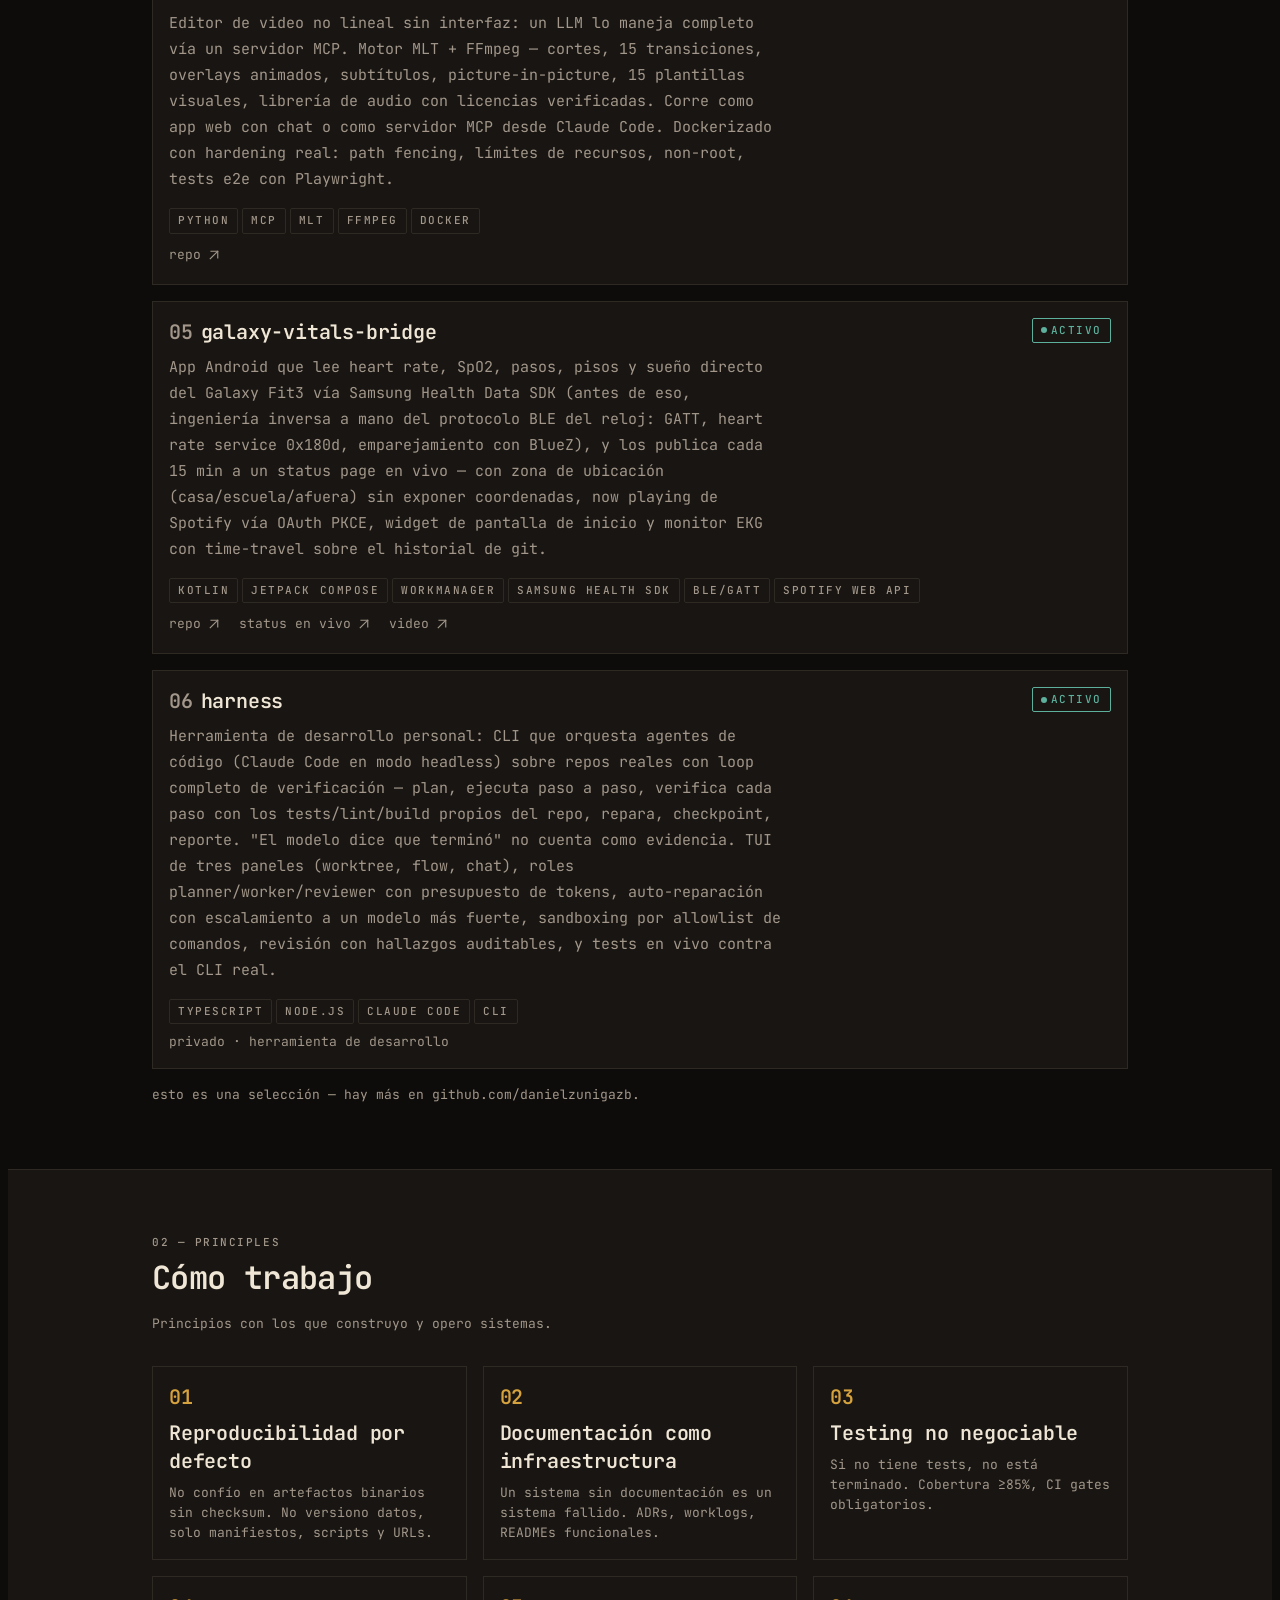
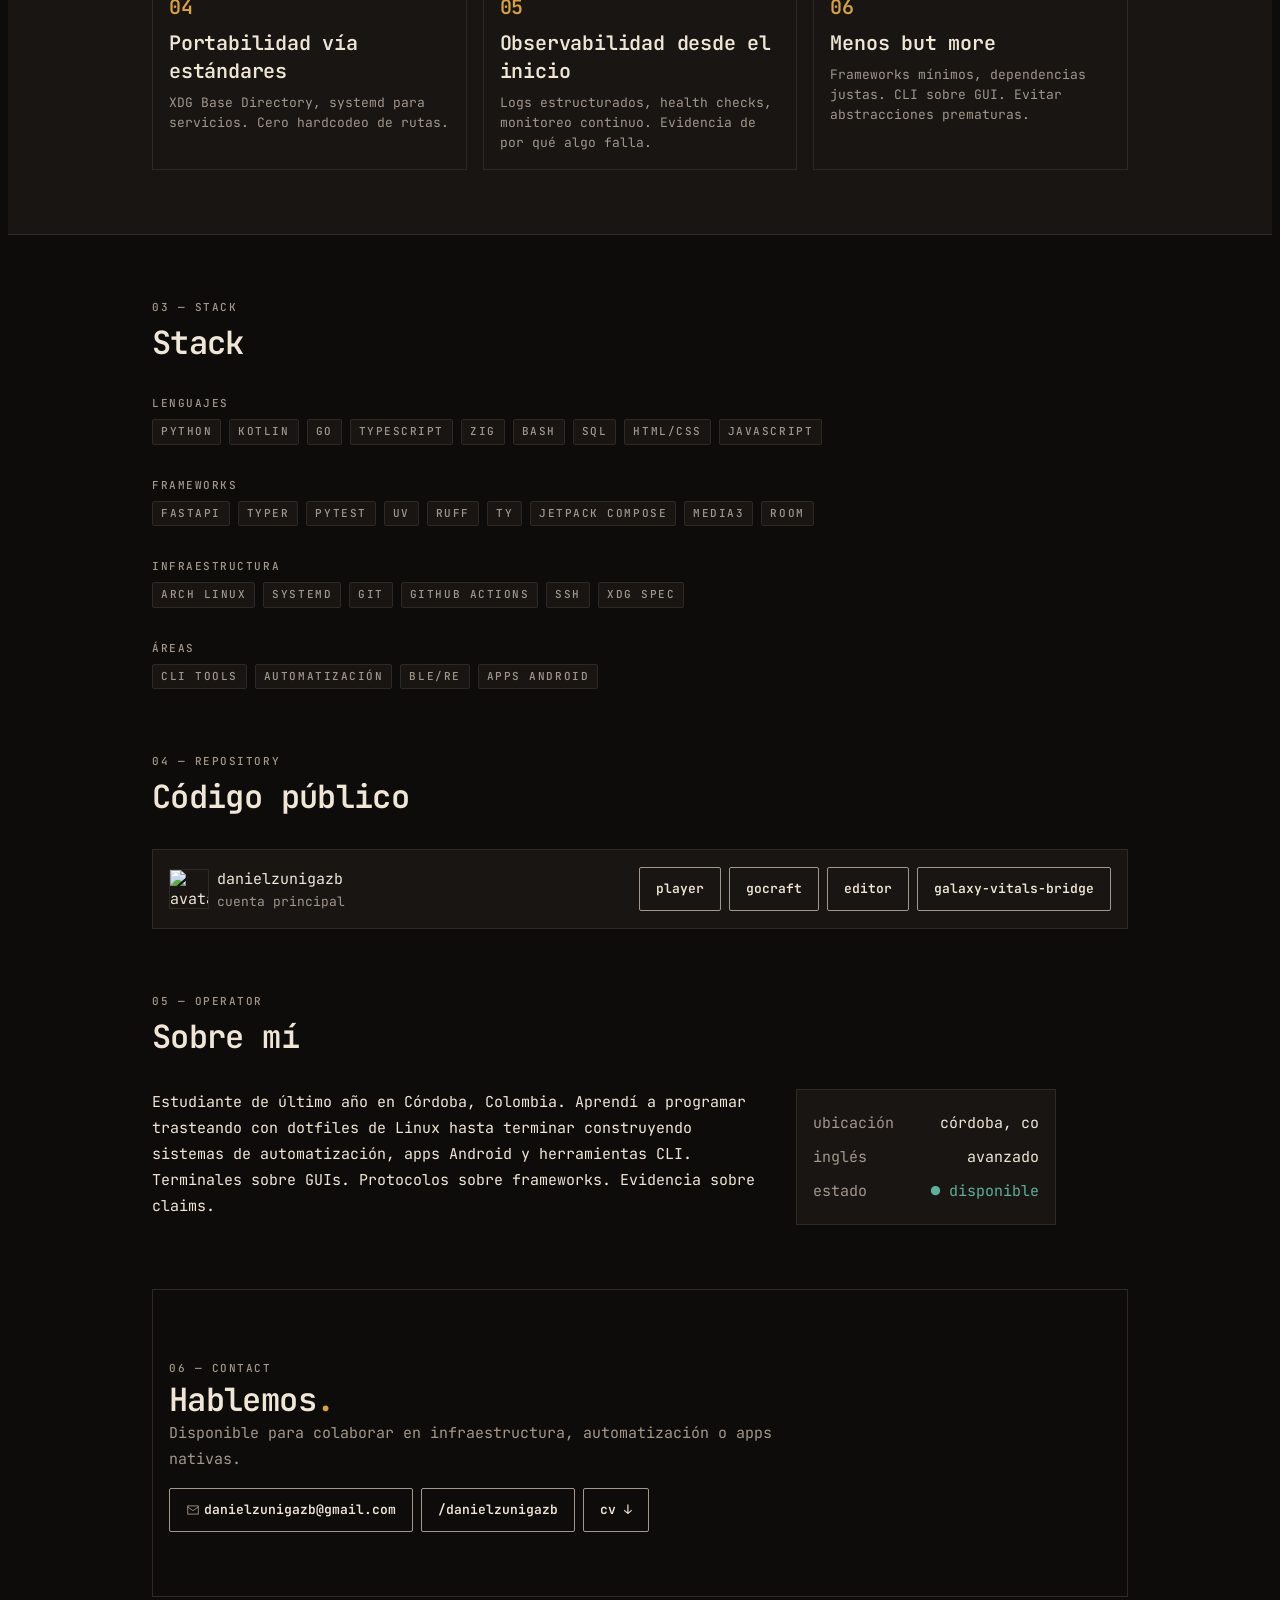
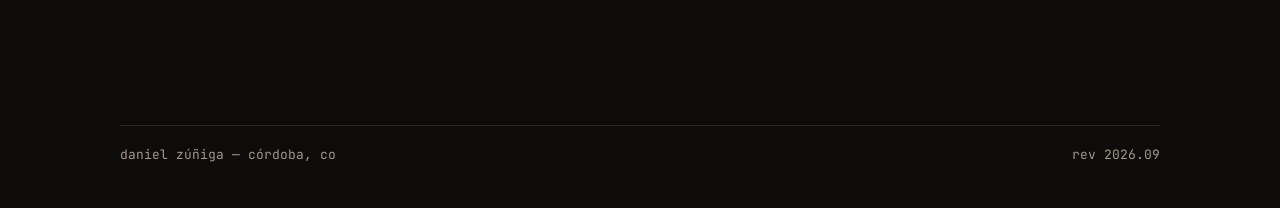
==== commit 1f0354dd: "Quita bioinformática y fungi-discovery del sitio, el CV y la og-image La identidad pasa a "infraestr" ====
--- a/index.html
+++ b/index.html
@@ -10,10 +10,10 @@
 <meta charset="UTF-8">
 <meta name="viewport" content="width=device-width, initial-scale=1.0">
 <title>Daniel Zuñiga · Software &amp; Infrastructure</title>
-<meta name="description" content="Daniel Zuñiga — autodidacta colombiano construyendo herramientas de infraestructura, automatización y bioinformática. CLI tools, systemd, pipelines reproducibles.">
+<meta name="description" content="Daniel Zuñiga — autodidacta colombiano construyendo herramientas de infraestructura, automatización y apps nativas. CLI tools, systemd, Android, Go.">
 <link rel="canonical" href="https://danzuniga.xyz/">
 <meta property="og:title" content="Daniel Zuñiga · Software & Infrastructure">
-<meta property="og:description" content="Autodidacta colombiano. Construyo herramientas de infraestructura, automatización y bioinformática.">
+<meta property="og:description" content="Autodidacta colombiano. Construyo herramientas de infraestructura, automatización y apps nativas.">
 <meta property="og:type" content="website">
 <meta property="og:url" content="https://danzuniga.xyz/">
 <meta property="og:image" content="https://danzuniga.xyz/og-image.png">
@@ -22,7 +22,7 @@
 <meta property="og:locale" content="es_CO">
 <meta name="twitter:card" content="summary_large_image">
 <meta name="twitter:title" content="Daniel Zuñiga · Software & Infrastructure">
-<meta name="twitter:description" content="Autodidacta colombiano. Construyo herramientas de infraestructura, automatización y bioinformática.">
+<meta name="twitter:description" content="Autodidacta colombiano. Construyo herramientas de infraestructura, automatización y apps nativas.">
 <meta name="twitter:image" content="https://danzuniga.xyz/og-image.png">
 <link rel="icon" href="data:image/svg+xml,%3Csvg xmlns='http://www.w3.org/2000/svg' viewBox='0 0 40 40'%3E%3Crect width='40' height='40' fill='%230e0c0a'/%3E%3Ctext x='20' y='30' text-anchor='middle' font-family='monospace' font-weight='800' font-size='34' fill='%23d6a23e'%3E%C3%B1%3C/text%3E%3C/svg%3E">
 <script type="application/ld+json">
@@ -34,11 +34,11 @@
   "url": "https://danzuniga.xyz/",
   "image": "https://avatars.githubusercontent.com/u/279340792?v=4",
   "jobTitle": "Software & Infrastructure Developer",
-  "description": "Autodidacta colombiano construyendo herramientas de infraestructura, automatización y bioinformática.",
+  "description": "Autodidacta colombiano construyendo herramientas de infraestructura, automatización y apps nativas.",
   "email": "mailto:danielzunigazb@gmail.com",
   "address": { "@type": "PostalAddress", "addressRegion": "Córdoba", "addressCountry": "CO" },
   "sameAs": ["https://github.com/danielzunigazb"],
-  "knowsAbout": ["Python", "Kotlin", "Linux", "systemd", "FastAPI", "Jetpack Compose", "Bioinformática", "Automatización", "CLI tools", "Bash", "Docker", "MCP", "TypeScript", "Node.js", "Go", "Zig", "OpenGL", "X11"]
+  "knowsAbout": ["Python", "Kotlin", "Linux", "systemd", "FastAPI", "Jetpack Compose", "Automatización", "CLI tools", "Bash", "Docker", "MCP", "TypeScript", "Node.js", "Go", "Zig", "OpenGL", "X11"]
 }
 </script>
 <link rel="preconnect" href="https://fonts.googleapis.com">
@@ -126,7 +126,7 @@
           </h1>
           <span class="label role">software &amp; infrastructure</span>
         </div>
-        <p class="sub">Autodidacta colombiano. Construyo herramientas de infraestructura, automatización y bioinformática. Aprendo, construyo y publico.</p>
+        <p class="sub">Autodidacta colombiano. Construyo herramientas de infraestructura, automatización y apps nativas. Aprendo, construyo y publico.</p>
         <div class="actions">
           <a href="#systems" class="btn btn-primary">ver proyectos →</a>
           <a href="/cv/" target="_blank" class="btn btn-secondary">descargar cv</a>
@@ -189,21 +189,9 @@
         <div class="links"><span class="text-small" style="color:var(--ink-muted);">privado · escritorio personal</span></div>
       </div>
 
-      <div class="project-card reveal">
-        <div class="top">
-          <h2><span class="index">03</span>fungi-discovery</h2>
-          <span class="tag tag-wip">alpha</span>
-        </div>
-        <p class="desc">Pipeline reproducible para procesar amplicones ITS de hongos y priorizar secuencias que requieren revisión taxonómica. BLAST y VSEARCH como motores de alineamiento, taxonomía UNITE v10.0. CLI con Typer, ADRs, cobertura ≥85%, CI en GitHub Actions.</p>
-        <div class="tags">
-          <span class="tag">Python 3.14</span><span class="tag">BioPython</span><span class="tag">Typer</span><span class="tag">BLAST+</span><span class="tag">VSEARCH</span>
-        </div>
-        <div class="links"><a href="https://github.com/danielzunigazb/fungi-discovery" target="_blank">github <svg class="icon"><use href="/assets/icons.svg#icon-arrow-up-right"/></svg></a></div>
-      </div>
-
-      <div class="project-card reveal wide">
-        <div class="top">
-          <h2><span class="index">04</span>gocraft</h2>
+      <div class="project-card reveal full">
+        <div class="top">
+          <h2><span class="index">03</span>gocraft</h2>
           <span class="tag tag-live"><span class="tag-dot"></span>activo</span>
         </div>
         <p class="desc">Reimplementación del cliente de Minecraft Java 1.8.9 (protocolo 47) en Go, con un servidor compatible. Renderiza con OpenGL 3.3 y juega en mundos locales (formato Anvil) o en servidores de terceros. No trae recursos de Mojang: texturas, modelos y sonidos se leen del client.jar que el usuario ya tiene. La meta es fidelidad con vanilla — física, iluminación, lógica de ventanas y orden de paquetes, cada subsistema fijado con pruebas que reproducen paquetes contra el cliente sin servidor real.</p>
@@ -217,7 +205,7 @@
 
       <div class="project-card reveal full">
         <div class="top">
-          <h2><span class="index">05</span>editor</h2>
+          <h2><span class="index">04</span>editor</h2>
           <span class="tag tag-live"><span class="tag-dot"></span>activo</span>
         </div>
         <p class="desc">Editor de video no lineal sin interfaz: un LLM lo maneja completo vía un servidor MCP. Motor MLT + FFmpeg — cortes, 15 transiciones, overlays animados, subtítulos, picture-in-picture, 15 plantillas visuales, librería de audio con licencias verificadas. Corre como app web con chat o como servidor MCP desde Claude Code. Dockerizado con hardening real: path fencing, límites de recursos, non-root, tests e2e con Playwright.</p>
@@ -231,7 +219,7 @@
 
       <div class="project-card reveal full">
         <div class="top">
-          <h2><span class="index">06</span>galaxy-vitals-bridge</h2>
+          <h2><span class="index">05</span>galaxy-vitals-bridge</h2>
           <span class="tag tag-live"><span class="tag-dot"></span>activo</span>
         </div>
         <p class="desc">App Android que lee heart rate, SpO2, pasos, pisos y sueño directo del Galaxy Fit3 vía Samsung Health Data SDK (antes de eso, ingeniería inversa a mano del protocolo BLE del reloj: GATT, heart rate service 0x180d, emparejamiento con BlueZ), y los publica cada 15 min a un status page en vivo — con zona de ubicación (casa/escuela/afuera) sin exponer coordenadas, now playing de Spotify vía OAuth PKCE, widget de pantalla de inicio y monitor EKG con time-travel sobre el historial de git.</p>
@@ -247,7 +235,7 @@
 
       <div class="project-card reveal full">
         <div class="top">
-          <h2><span class="index">07</span>harness</h2>
+          <h2><span class="index">06</span>harness</h2>
           <span class="tag tag-live"><span class="tag-dot"></span>activo</span>
         </div>
         <p class="desc">Herramienta de desarrollo personal: CLI que orquesta agentes de código (Claude Code en modo headless) sobre repos reales con loop completo de verificación — plan, ejecuta paso a paso, verifica cada paso con los tests/lint/build propios del repo, repara, checkpoint, reporte. "El modelo dice que terminó" no cuenta como evidencia. TUI de tres paneles (worktree, flow, chat), roles planner/worker/reviewer con presupuesto de tokens, auto-reparación con escalamiento a un modelo más fuerte, sandboxing por allowlist de comandos, revisión con hallazgos auditables, y tests en vivo contra el CLI real.</p>
@@ -307,7 +295,7 @@
       <div class="stack-group reveal">
         <span class="label">áreas</span>
         <div class="tag-row">
-          <span class="tag">CLI tools</span><span class="tag">Automatización</span><span class="tag">Bioinformática</span><span class="tag">BLE/RE</span><span class="tag">Apps Android</span>
+          <span class="tag">CLI tools</span><span class="tag">Automatización</span><span class="tag">BLE/RE</span><span class="tag">Apps Android</span>
         </div>
       </div>
     </div>
@@ -330,7 +318,6 @@
         <a href="https://github.com/danielzunigazb/gocraft" target="_blank" class="btn btn-secondary">gocraft</a>
         <a href="https://github.com/danielzunigazb/editor" target="_blank" class="btn btn-secondary">editor</a>
         <a href="https://github.com/danielzunigazb/galaxy-vitals-bridge" target="_blank" class="btn btn-secondary">galaxy-vitals-bridge</a>
-        <a href="https://github.com/danielzunigazb/fungi-discovery" target="_blank" class="btn btn-secondary">fungi-discovery</a>
       </div>
     </div>
   </div>
@@ -343,7 +330,7 @@
       <h1>Sobre mí</h1>
     </div>
     <div class="op-wrap reveal" style="margin-top: var(--space-8);">
-      <p class="op-quote">Estudiante de último año en Córdoba, Colombia. Aprendí a programar trasteando con dotfiles de Linux hasta terminar construyendo sistemas de automatización, pipelines bioinformáticos y herramientas CLI. Terminales sobre GUIs. Protocolos sobre frameworks. Evidencia sobre claims.</p>
+      <p class="op-quote">Estudiante de último año en Córdoba, Colombia. Aprendí a programar trasteando con dotfiles de Linux hasta terminar construyendo sistemas de automatización, apps Android y herramientas CLI. Terminales sobre GUIs. Protocolos sobre frameworks. Evidencia sobre claims.</p>
       <div class="op-facts status-block">
         <div class="row"><span>ubicación</span><b>córdoba, co</b></div>
         <div class="row"><span>inglés</span><b>avanzado</b></div>
@@ -358,7 +345,7 @@
     <div class="contact-box reveal">
       <span class="label eyebrow">06 — contact</span>
       <h1>Hablemos<span class="mark-n" style="color:var(--gold);">.</span></h1>
-      <p>Disponible para colaborar en infraestructura, automatización o bioinformática.</p>
+      <p>Disponible para colaborar en infraestructura, automatización o apps nativas.</p>
       <div class="contact-links">
         <a href="mailto:danielzunigazb@gmail.com" class="btn btn-secondary"><svg class="icon"><use href="/assets/icons.svg#icon-mail"/></svg> danielzunigazb@gmail.com</a>
         <a href="https://github.com/danielzunigazb" target="_blank" class="btn btn-secondary">/danielzunigazb</a>
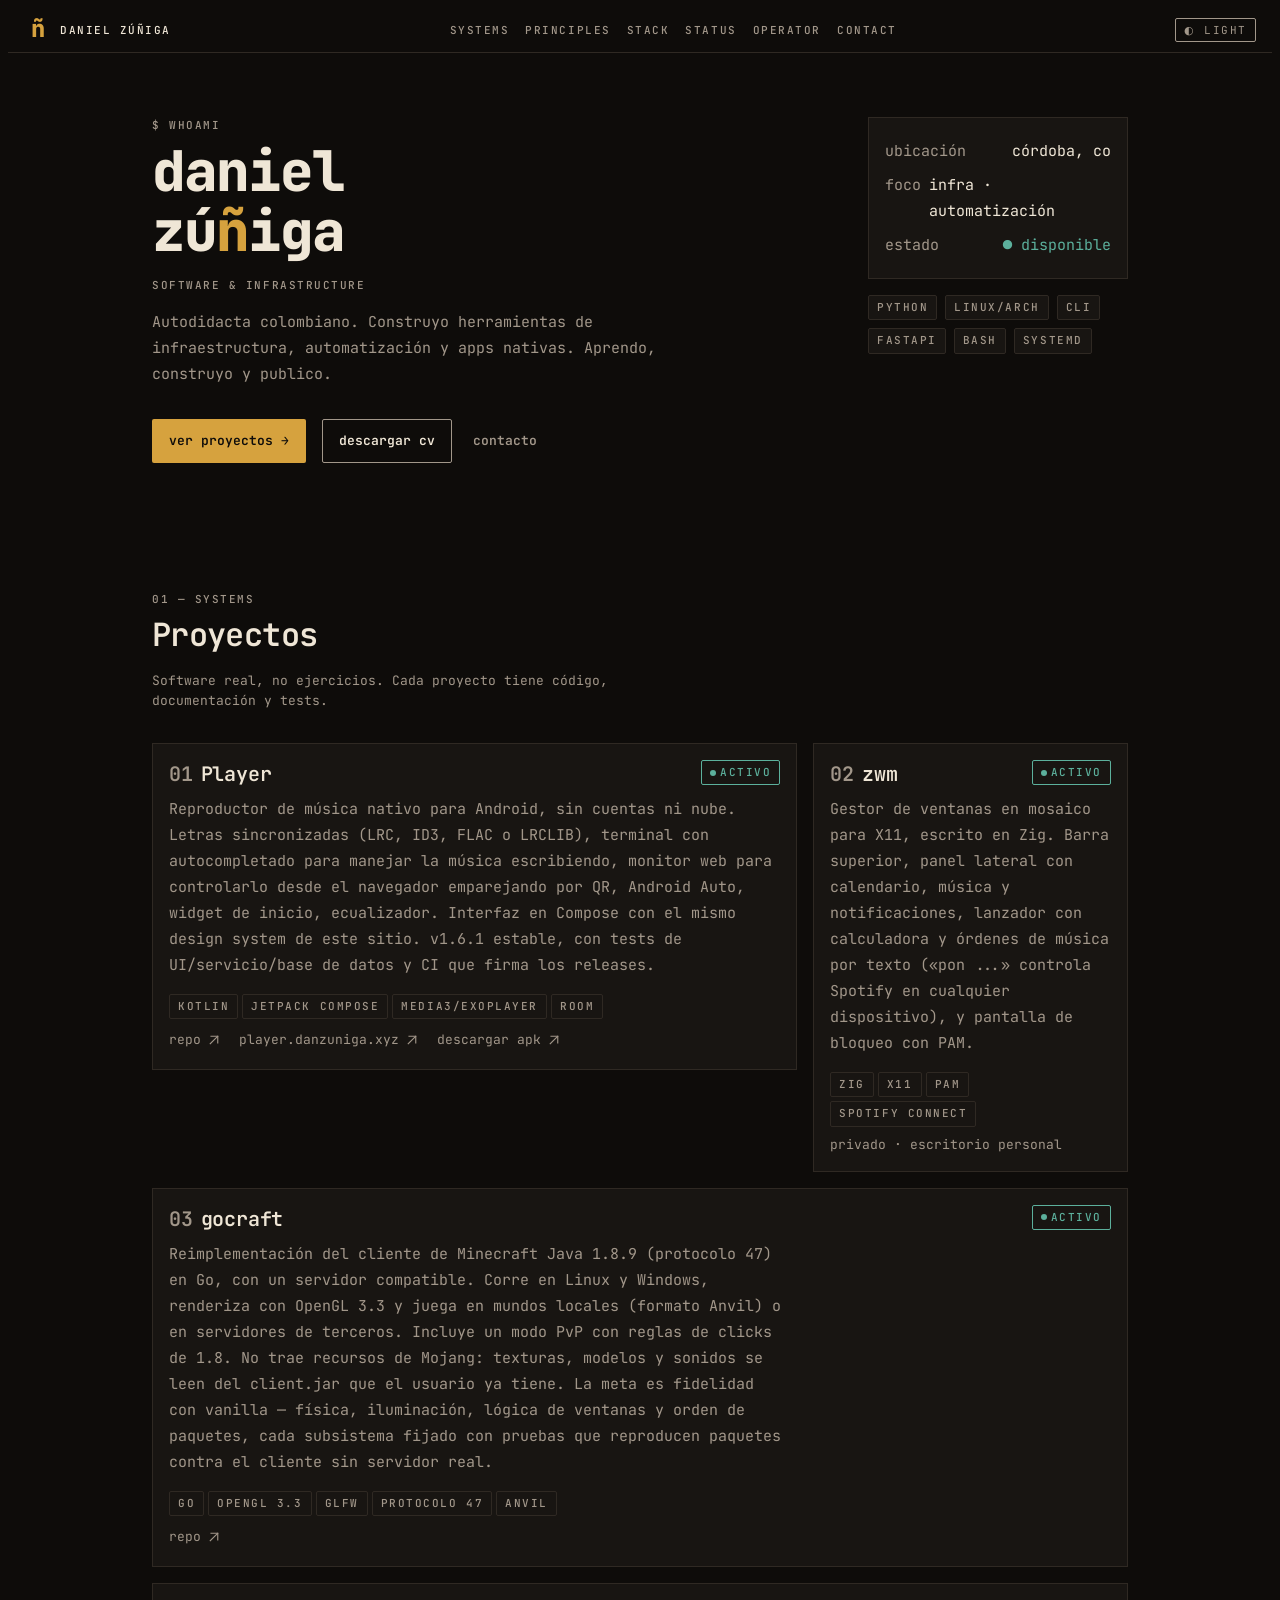
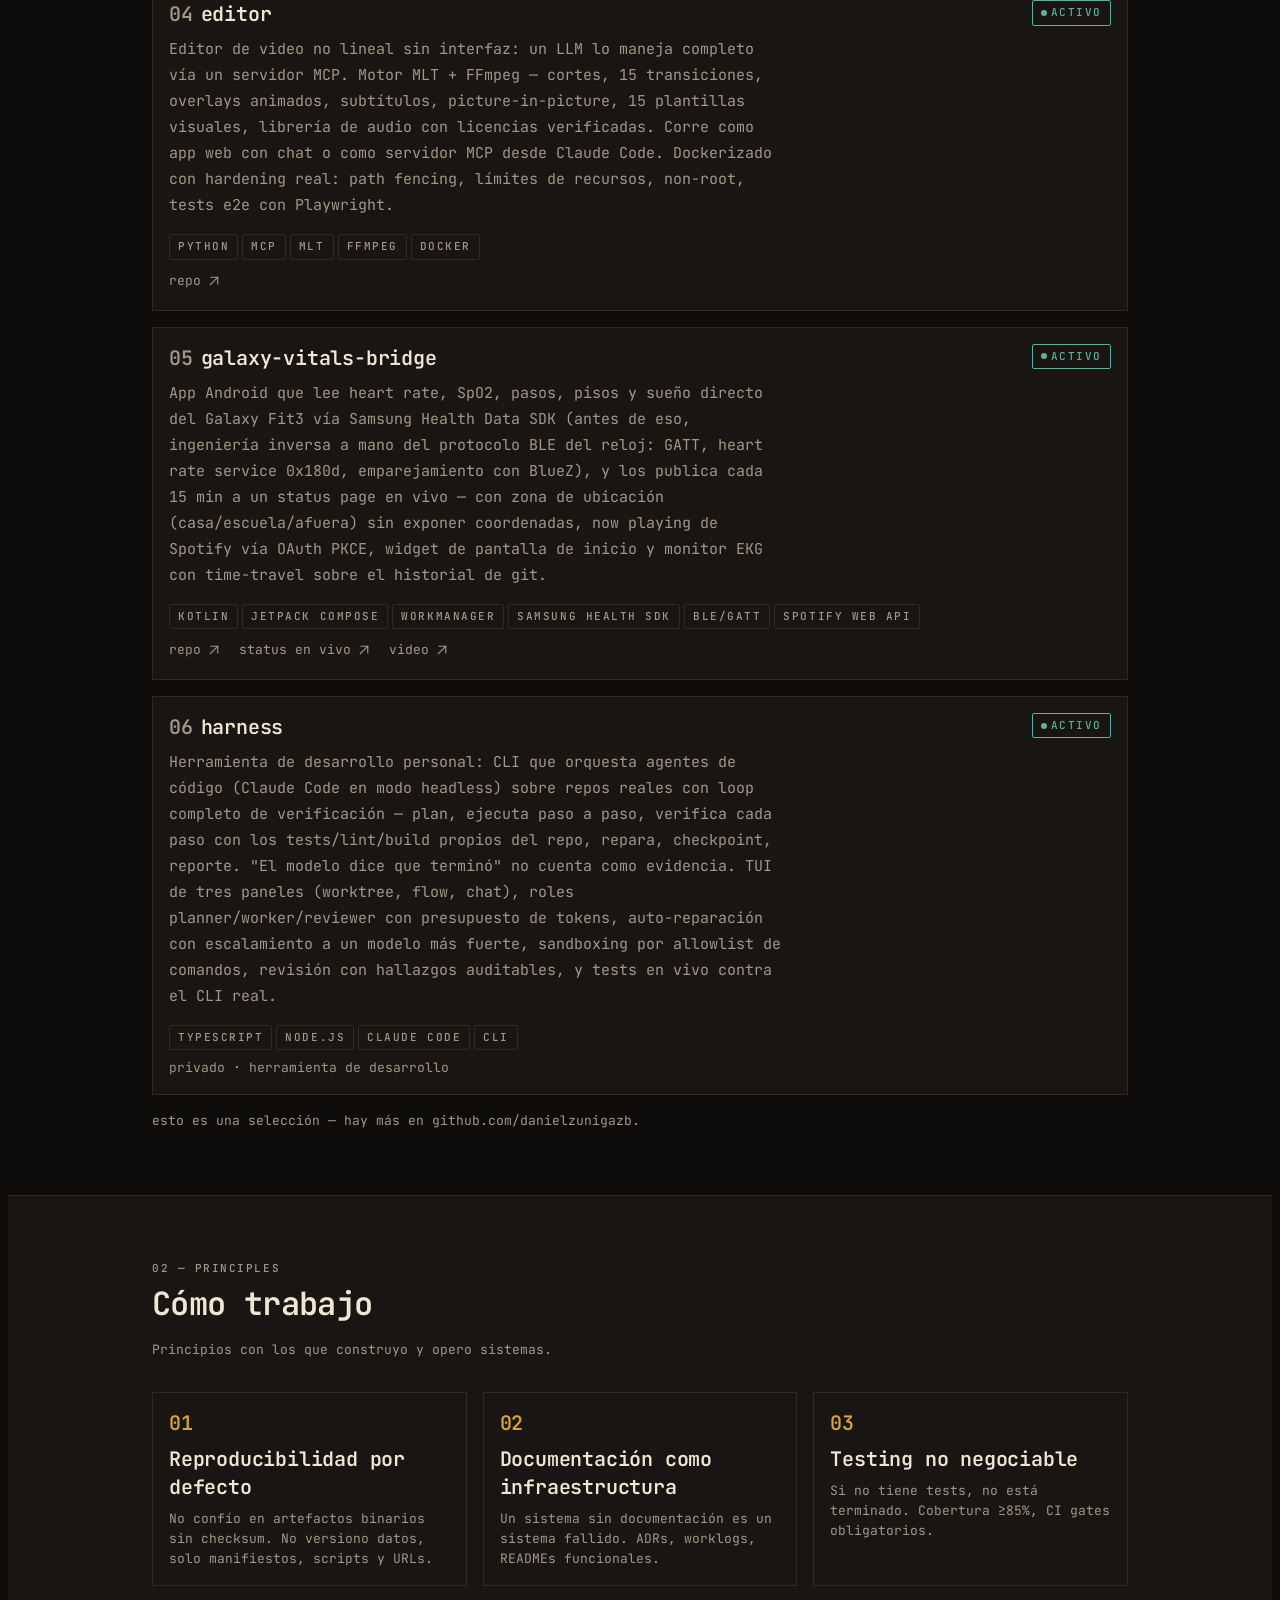
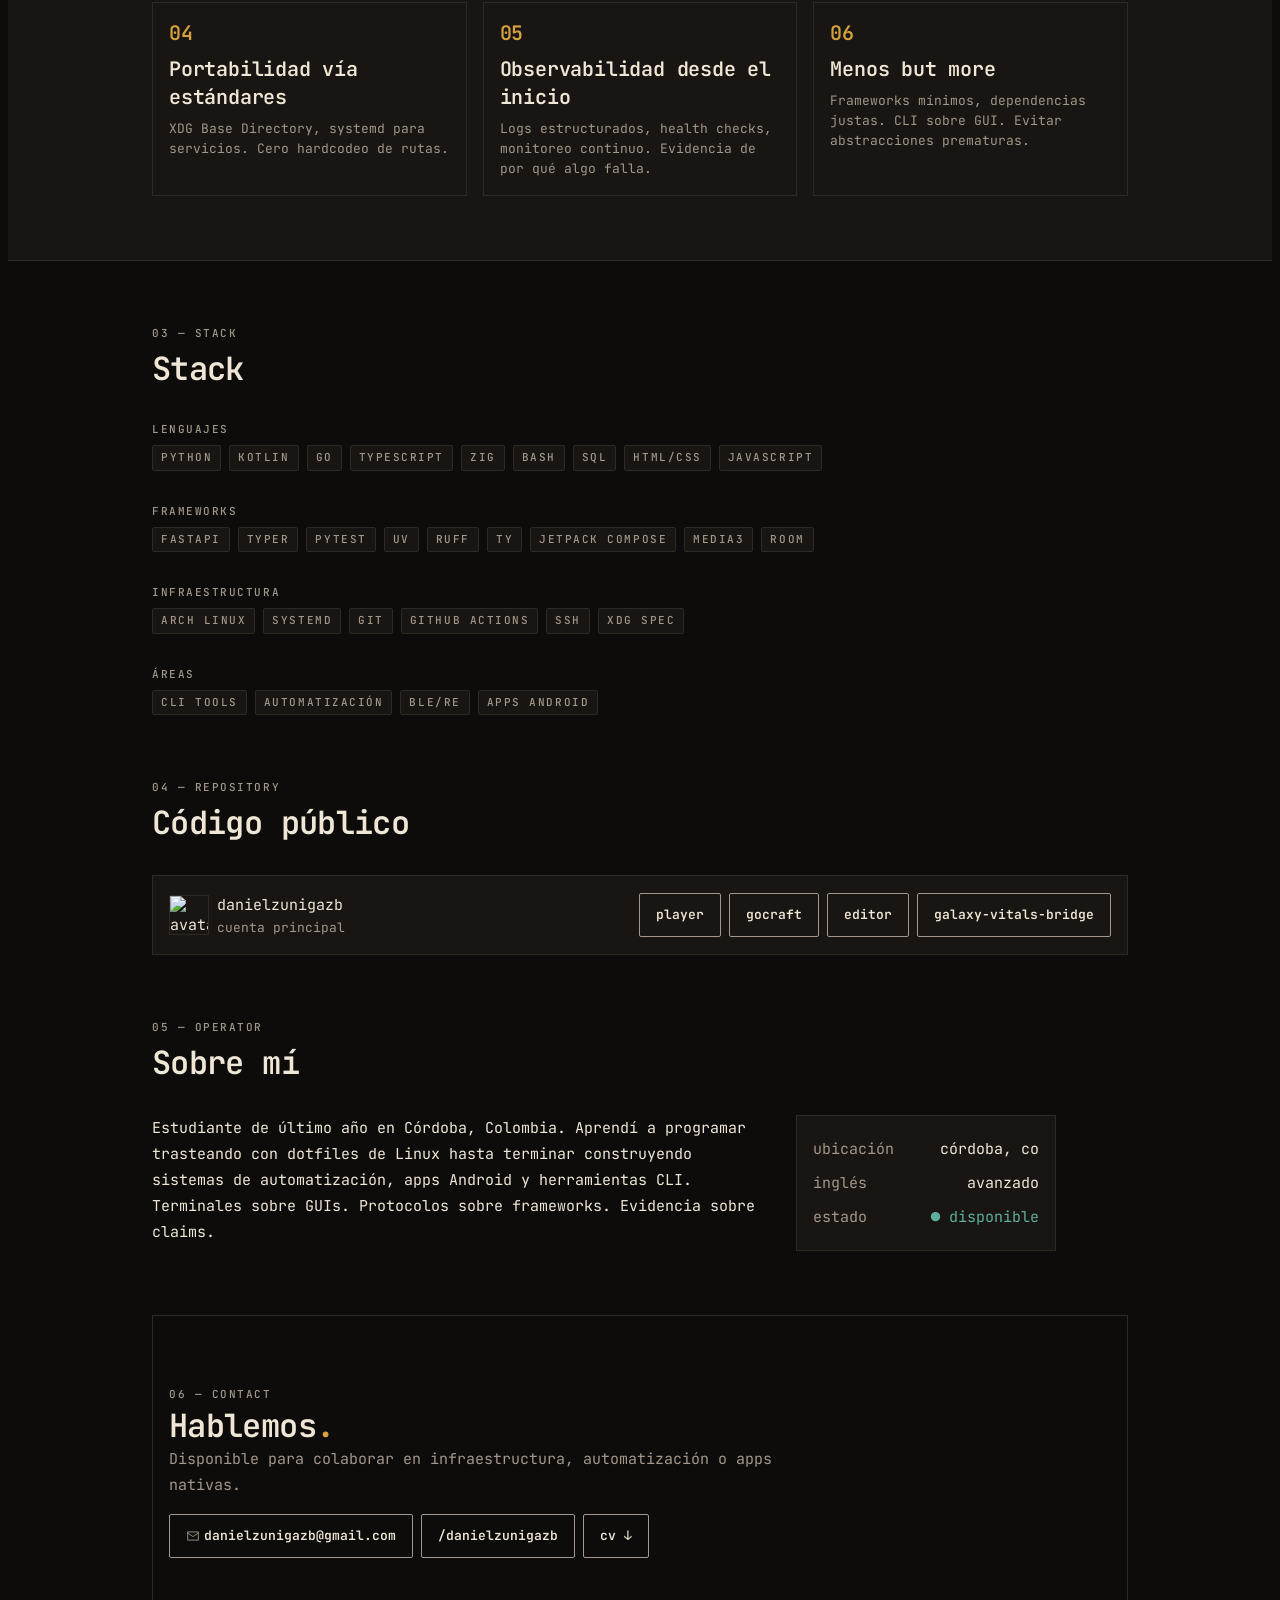
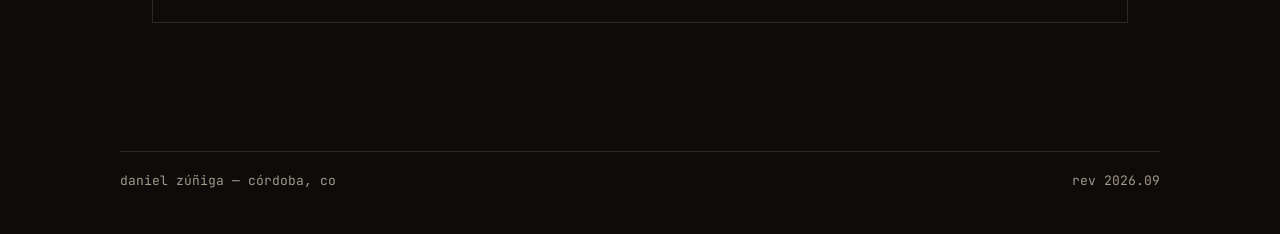
==== commit 4e9dad52: "gocraft: corre en Linux y Windows, y tiene modo PvP con reglas de clicks de 1.8 Co-Authored-By: Clau" ====
--- a/index.html
+++ b/index.html
@@ -194,7 +194,7 @@
           <h2><span class="index">03</span>gocraft</h2>
           <span class="tag tag-live"><span class="tag-dot"></span>activo</span>
         </div>
-        <p class="desc">Reimplementación del cliente de Minecraft Java 1.8.9 (protocolo 47) en Go, con un servidor compatible. Renderiza con OpenGL 3.3 y juega en mundos locales (formato Anvil) o en servidores de terceros. No trae recursos de Mojang: texturas, modelos y sonidos se leen del client.jar que el usuario ya tiene. La meta es fidelidad con vanilla — física, iluminación, lógica de ventanas y orden de paquetes, cada subsistema fijado con pruebas que reproducen paquetes contra el cliente sin servidor real.</p>
+        <p class="desc">Reimplementación del cliente de Minecraft Java 1.8.9 (protocolo 47) en Go, con un servidor compatible. Corre en Linux y Windows, renderiza con OpenGL 3.3 y juega en mundos locales (formato Anvil) o en servidores de terceros. Incluye un modo PvP con reglas de clicks de 1.8. No trae recursos de Mojang: texturas, modelos y sonidos se leen del client.jar que el usuario ya tiene. La meta es fidelidad con vanilla — física, iluminación, lógica de ventanas y orden de paquetes, cada subsistema fijado con pruebas que reproducen paquetes contra el cliente sin servidor real.</p>
         <div class="tags">
           <span class="tag">Go</span><span class="tag">OpenGL 3.3</span><span class="tag">GLFW</span><span class="tag">Protocolo 47</span><span class="tag">Anvil</span>
         </div>
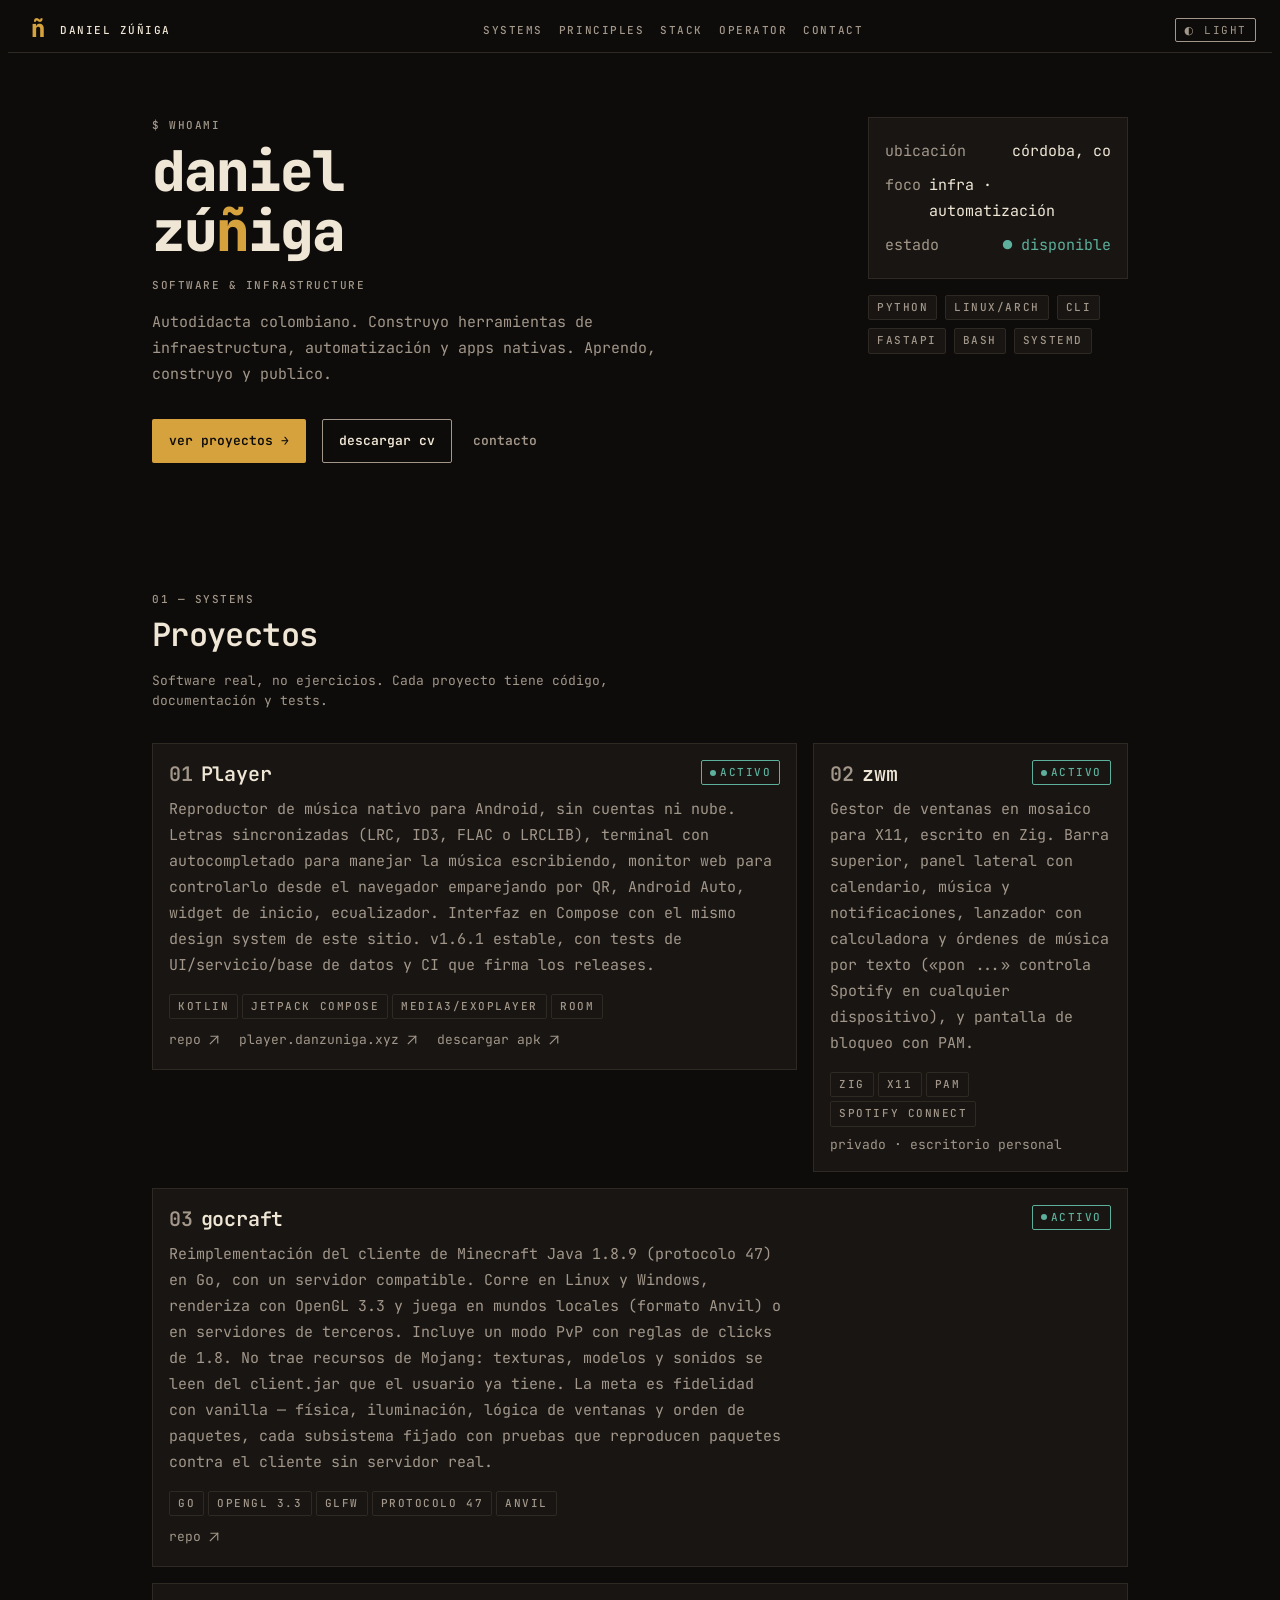
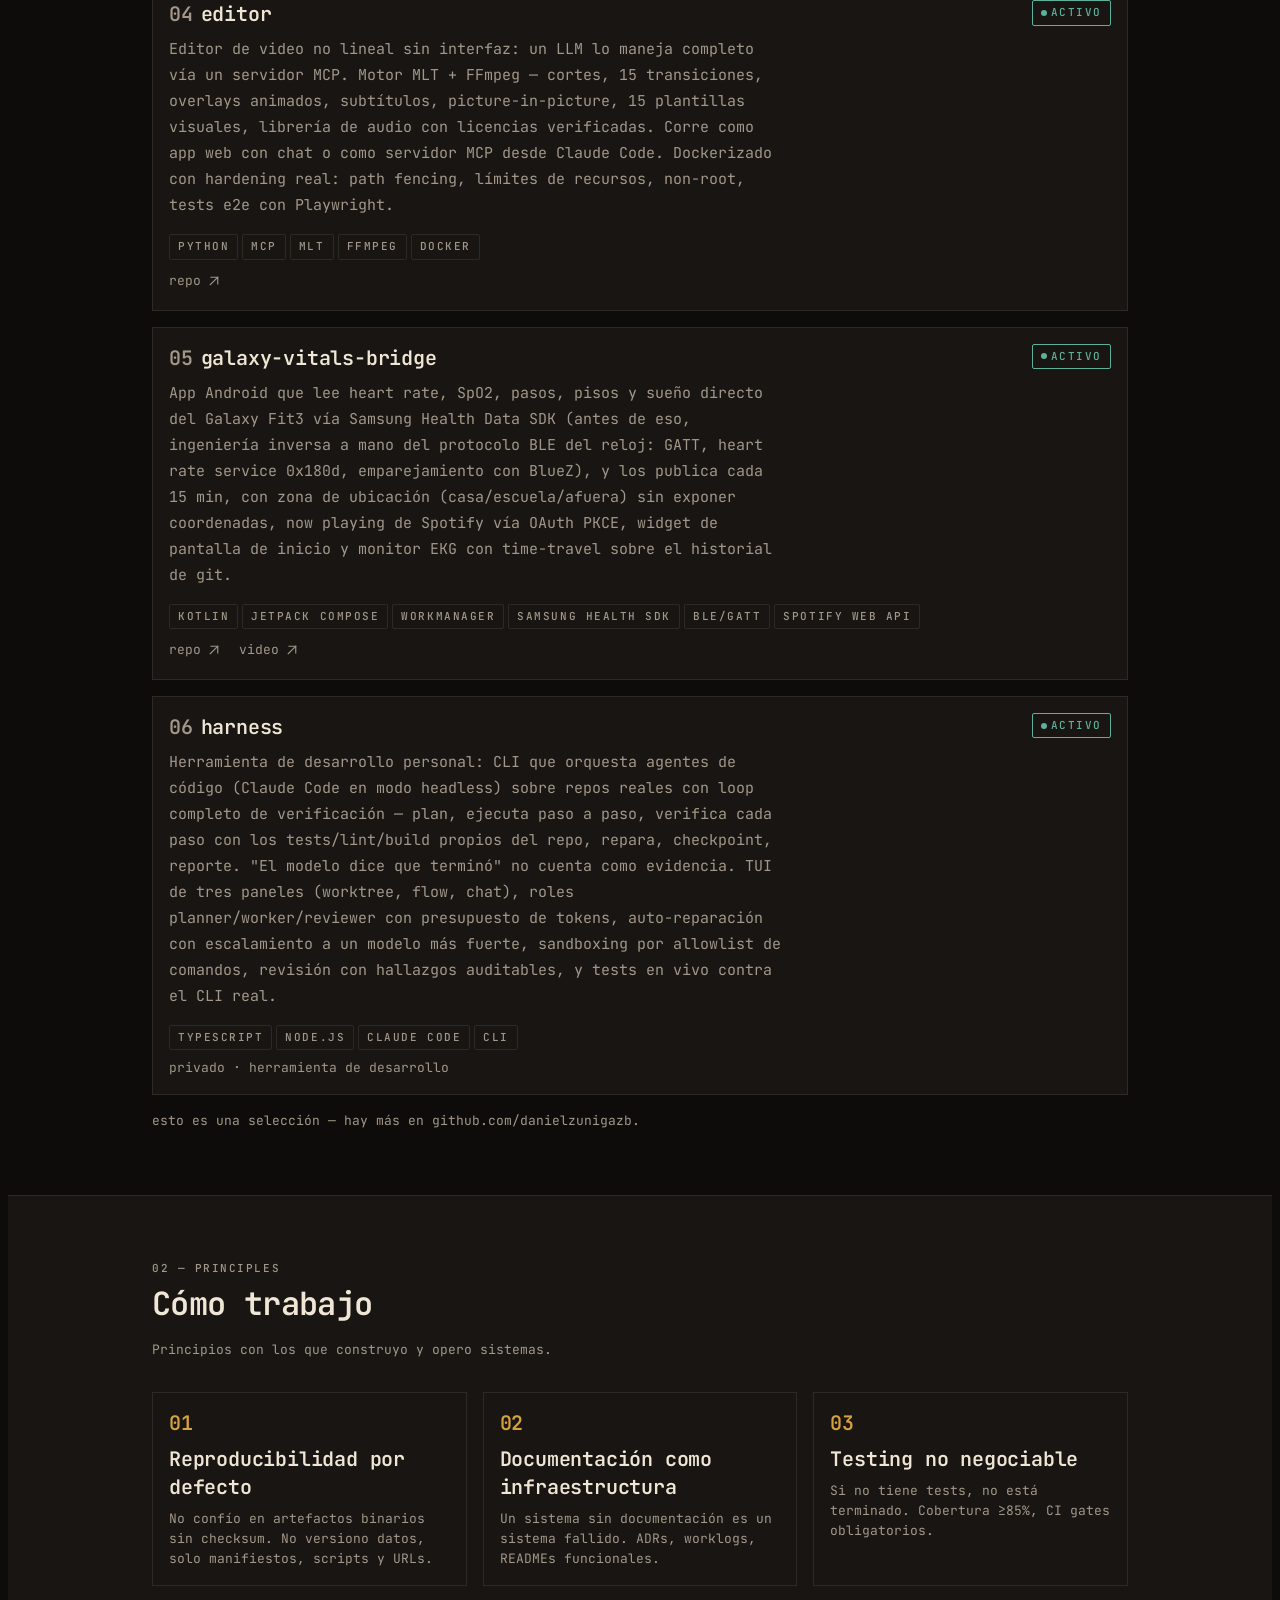
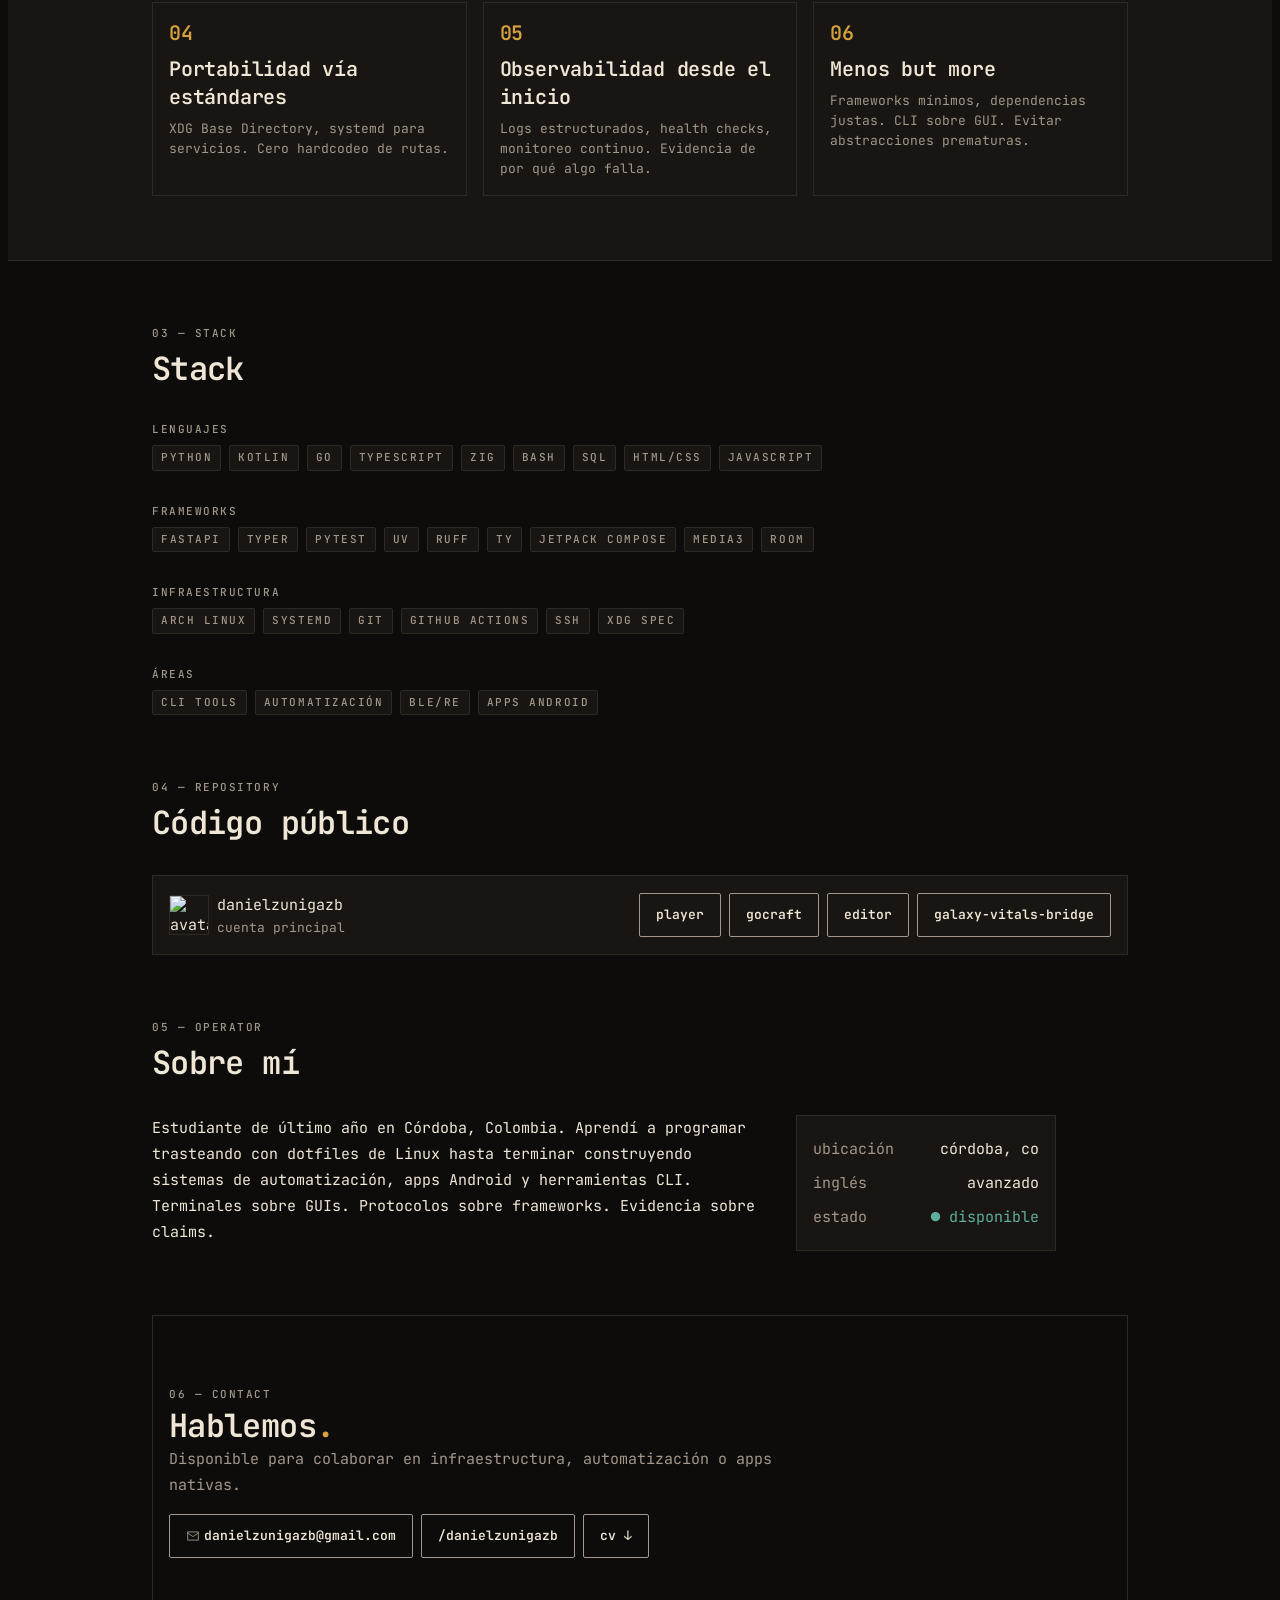
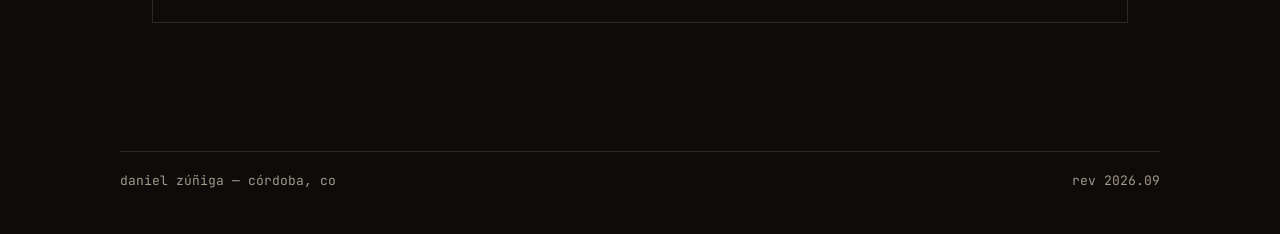
==== commit 95277ab9: "Quita la página de status y sus enlaces Elimina status/ y el redirect status.html, el enlace del men" ====
--- a/index.html
+++ b/index.html
@@ -107,7 +107,6 @@
     <a href="#systems">systems</a>
     <a href="#principles">principles</a>
     <a href="#stack">stack</a>
-    <a href="/status/">status</a>
     <a href="#operator">operator</a>
     <a href="#contact">contact</a>
   </div>
@@ -222,13 +221,12 @@
           <h2><span class="index">05</span>galaxy-vitals-bridge</h2>
           <span class="tag tag-live"><span class="tag-dot"></span>activo</span>
         </div>
-        <p class="desc">App Android que lee heart rate, SpO2, pasos, pisos y sueño directo del Galaxy Fit3 vía Samsung Health Data SDK (antes de eso, ingeniería inversa a mano del protocolo BLE del reloj: GATT, heart rate service 0x180d, emparejamiento con BlueZ), y los publica cada 15 min a un status page en vivo — con zona de ubicación (casa/escuela/afuera) sin exponer coordenadas, now playing de Spotify vía OAuth PKCE, widget de pantalla de inicio y monitor EKG con time-travel sobre el historial de git.</p>
+        <p class="desc">App Android que lee heart rate, SpO2, pasos, pisos y sueño directo del Galaxy Fit3 vía Samsung Health Data SDK (antes de eso, ingeniería inversa a mano del protocolo BLE del reloj: GATT, heart rate service 0x180d, emparejamiento con BlueZ), y los publica cada 15 min, con zona de ubicación (casa/escuela/afuera) sin exponer coordenadas, now playing de Spotify vía OAuth PKCE, widget de pantalla de inicio y monitor EKG con time-travel sobre el historial de git.</p>
         <div class="tags">
           <span class="tag">Kotlin</span><span class="tag">Jetpack Compose</span><span class="tag">WorkManager</span><span class="tag">Samsung Health SDK</span><span class="tag">BLE/GATT</span><span class="tag">Spotify Web API</span>
         </div>
         <div class="links">
           <a href="https://github.com/danielzunigazb/galaxy-vitals-bridge" target="_blank">repo <svg class="icon"><use href="/assets/icons.svg#icon-arrow-up-right"/></svg></a>
-          <a href="/status/">status en vivo <svg class="icon"><use href="/assets/icons.svg#icon-arrow-up-right"/></svg></a>
           <a href="https://github.com/danielzunigazb/galaxy-vitals-bridge/releases/download/showcase-v1/GalaxyVitalsShowcase.mp4" target="_blank">video <svg class="icon"><use href="/assets/icons.svg#icon-arrow-up-right"/></svg></a>
         </div>
       </div>
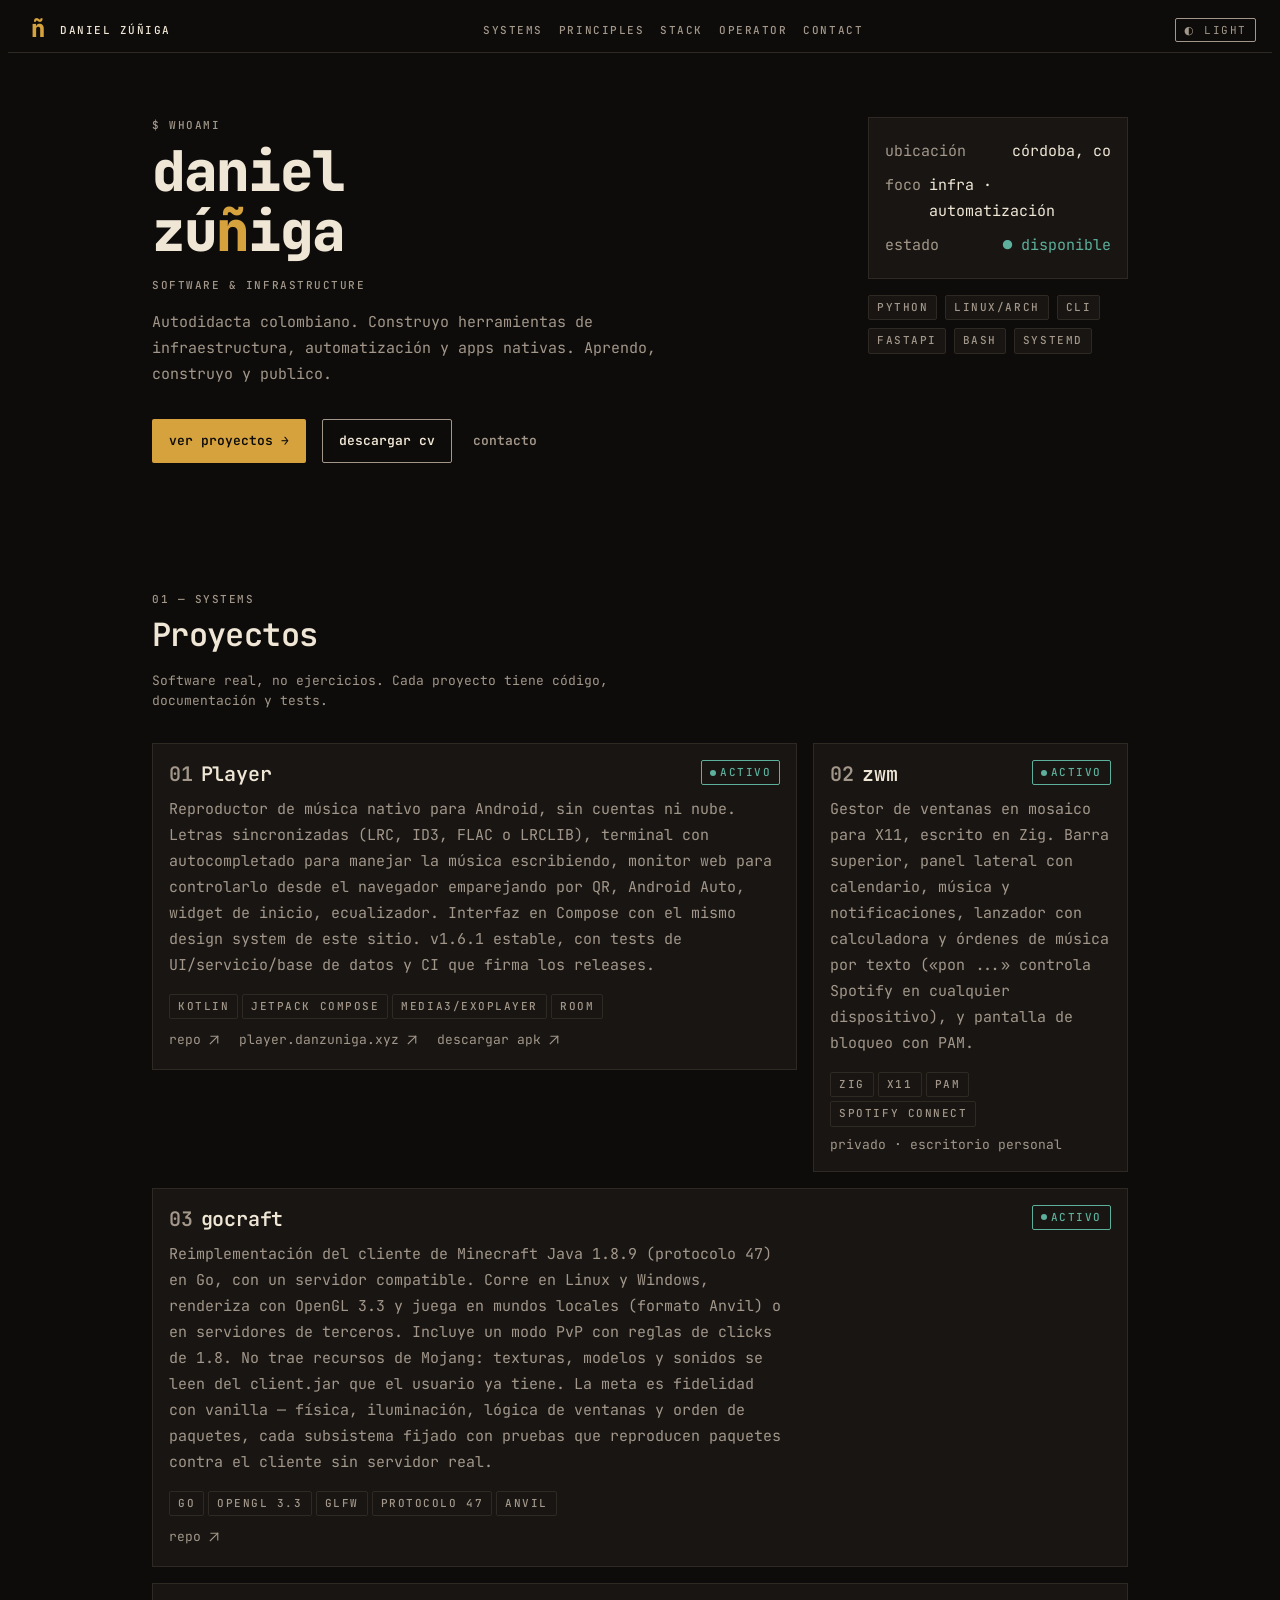
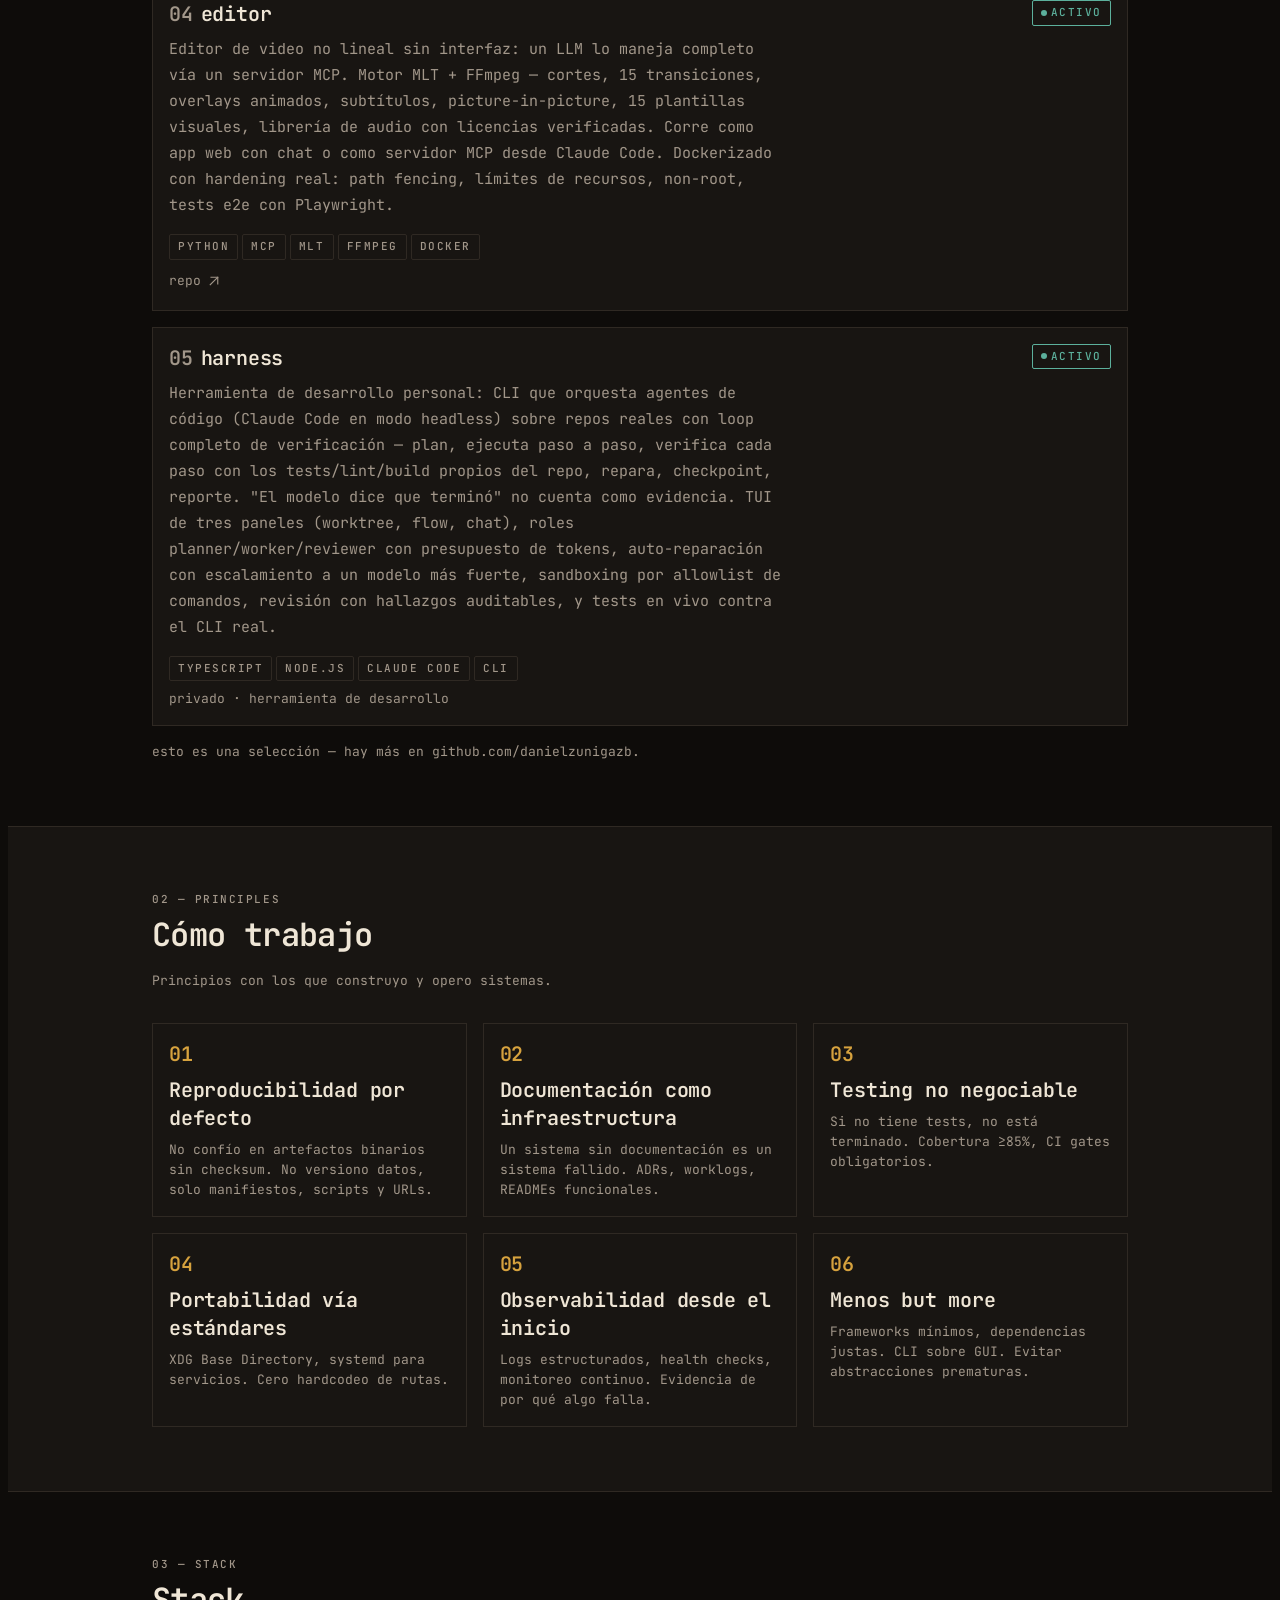
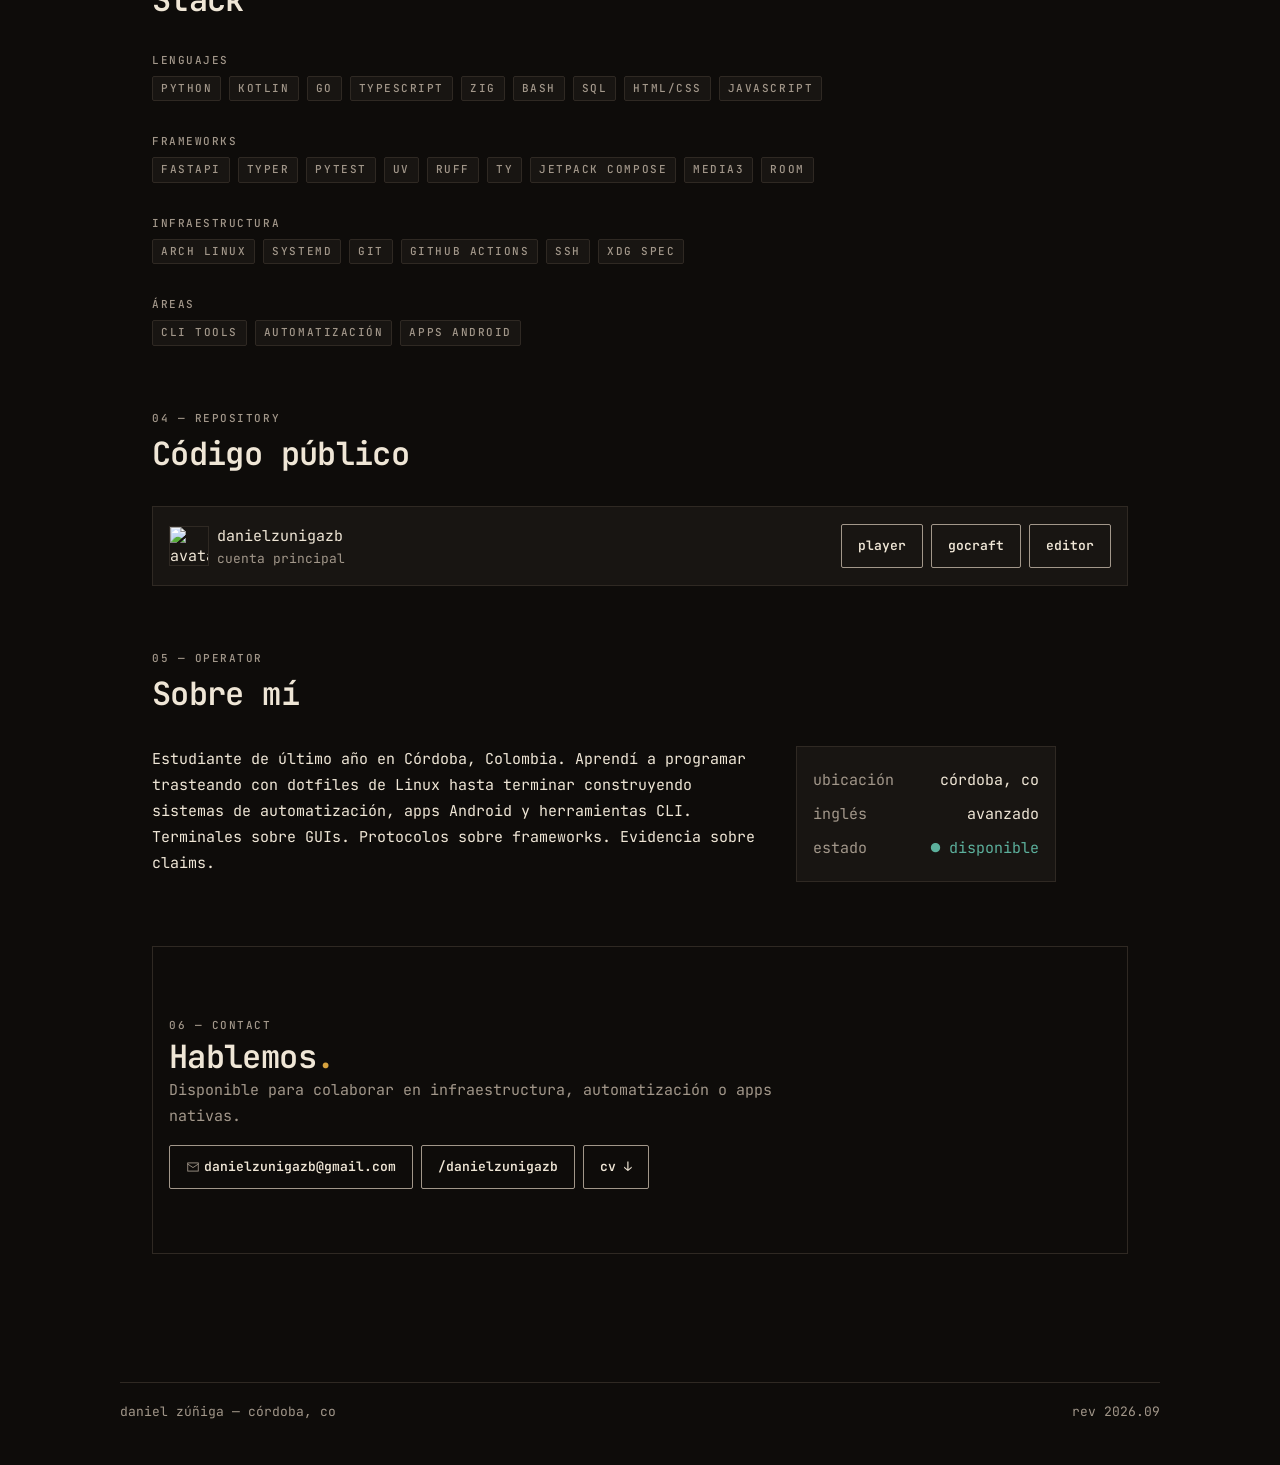
==== commit 9783a7e0: "Quita galaxy-vitals-bridge del sitio y del CV Elimina la card, su botón en Código público, la entrad" ====
--- a/index.html
+++ b/index.html
@@ -218,22 +218,7 @@
 
       <div class="project-card reveal full">
         <div class="top">
-          <h2><span class="index">05</span>galaxy-vitals-bridge</h2>
-          <span class="tag tag-live"><span class="tag-dot"></span>activo</span>
-        </div>
-        <p class="desc">App Android que lee heart rate, SpO2, pasos, pisos y sueño directo del Galaxy Fit3 vía Samsung Health Data SDK (antes de eso, ingeniería inversa a mano del protocolo BLE del reloj: GATT, heart rate service 0x180d, emparejamiento con BlueZ), y los publica cada 15 min, con zona de ubicación (casa/escuela/afuera) sin exponer coordenadas, now playing de Spotify vía OAuth PKCE, widget de pantalla de inicio y monitor EKG con time-travel sobre el historial de git.</p>
-        <div class="tags">
-          <span class="tag">Kotlin</span><span class="tag">Jetpack Compose</span><span class="tag">WorkManager</span><span class="tag">Samsung Health SDK</span><span class="tag">BLE/GATT</span><span class="tag">Spotify Web API</span>
-        </div>
-        <div class="links">
-          <a href="https://github.com/danielzunigazb/galaxy-vitals-bridge" target="_blank">repo <svg class="icon"><use href="/assets/icons.svg#icon-arrow-up-right"/></svg></a>
-          <a href="https://github.com/danielzunigazb/galaxy-vitals-bridge/releases/download/showcase-v1/GalaxyVitalsShowcase.mp4" target="_blank">video <svg class="icon"><use href="/assets/icons.svg#icon-arrow-up-right"/></svg></a>
-        </div>
-      </div>
-
-      <div class="project-card reveal full">
-        <div class="top">
-          <h2><span class="index">06</span>harness</h2>
+          <h2><span class="index">05</span>harness</h2>
           <span class="tag tag-live"><span class="tag-dot"></span>activo</span>
         </div>
         <p class="desc">Herramienta de desarrollo personal: CLI que orquesta agentes de código (Claude Code en modo headless) sobre repos reales con loop completo de verificación — plan, ejecuta paso a paso, verifica cada paso con los tests/lint/build propios del repo, repara, checkpoint, reporte. "El modelo dice que terminó" no cuenta como evidencia. TUI de tres paneles (worktree, flow, chat), roles planner/worker/reviewer con presupuesto de tokens, auto-reparación con escalamiento a un modelo más fuerte, sandboxing por allowlist de comandos, revisión con hallazgos auditables, y tests en vivo contra el CLI real.</p>
@@ -293,7 +278,7 @@
       <div class="stack-group reveal">
         <span class="label">áreas</span>
         <div class="tag-row">
-          <span class="tag">CLI tools</span><span class="tag">Automatización</span><span class="tag">BLE/RE</span><span class="tag">Apps Android</span>
+          <span class="tag">CLI tools</span><span class="tag">Automatización</span><span class="tag">Apps Android</span>
         </div>
       </div>
     </div>
@@ -315,7 +300,6 @@
         <a href="https://github.com/danielzunigazb/player" target="_blank" class="btn btn-secondary">player</a>
         <a href="https://github.com/danielzunigazb/gocraft" target="_blank" class="btn btn-secondary">gocraft</a>
         <a href="https://github.com/danielzunigazb/editor" target="_blank" class="btn btn-secondary">editor</a>
-        <a href="https://github.com/danielzunigazb/galaxy-vitals-bridge" target="_blank" class="btn btn-secondary">galaxy-vitals-bridge</a>
       </div>
     </div>
   </div>
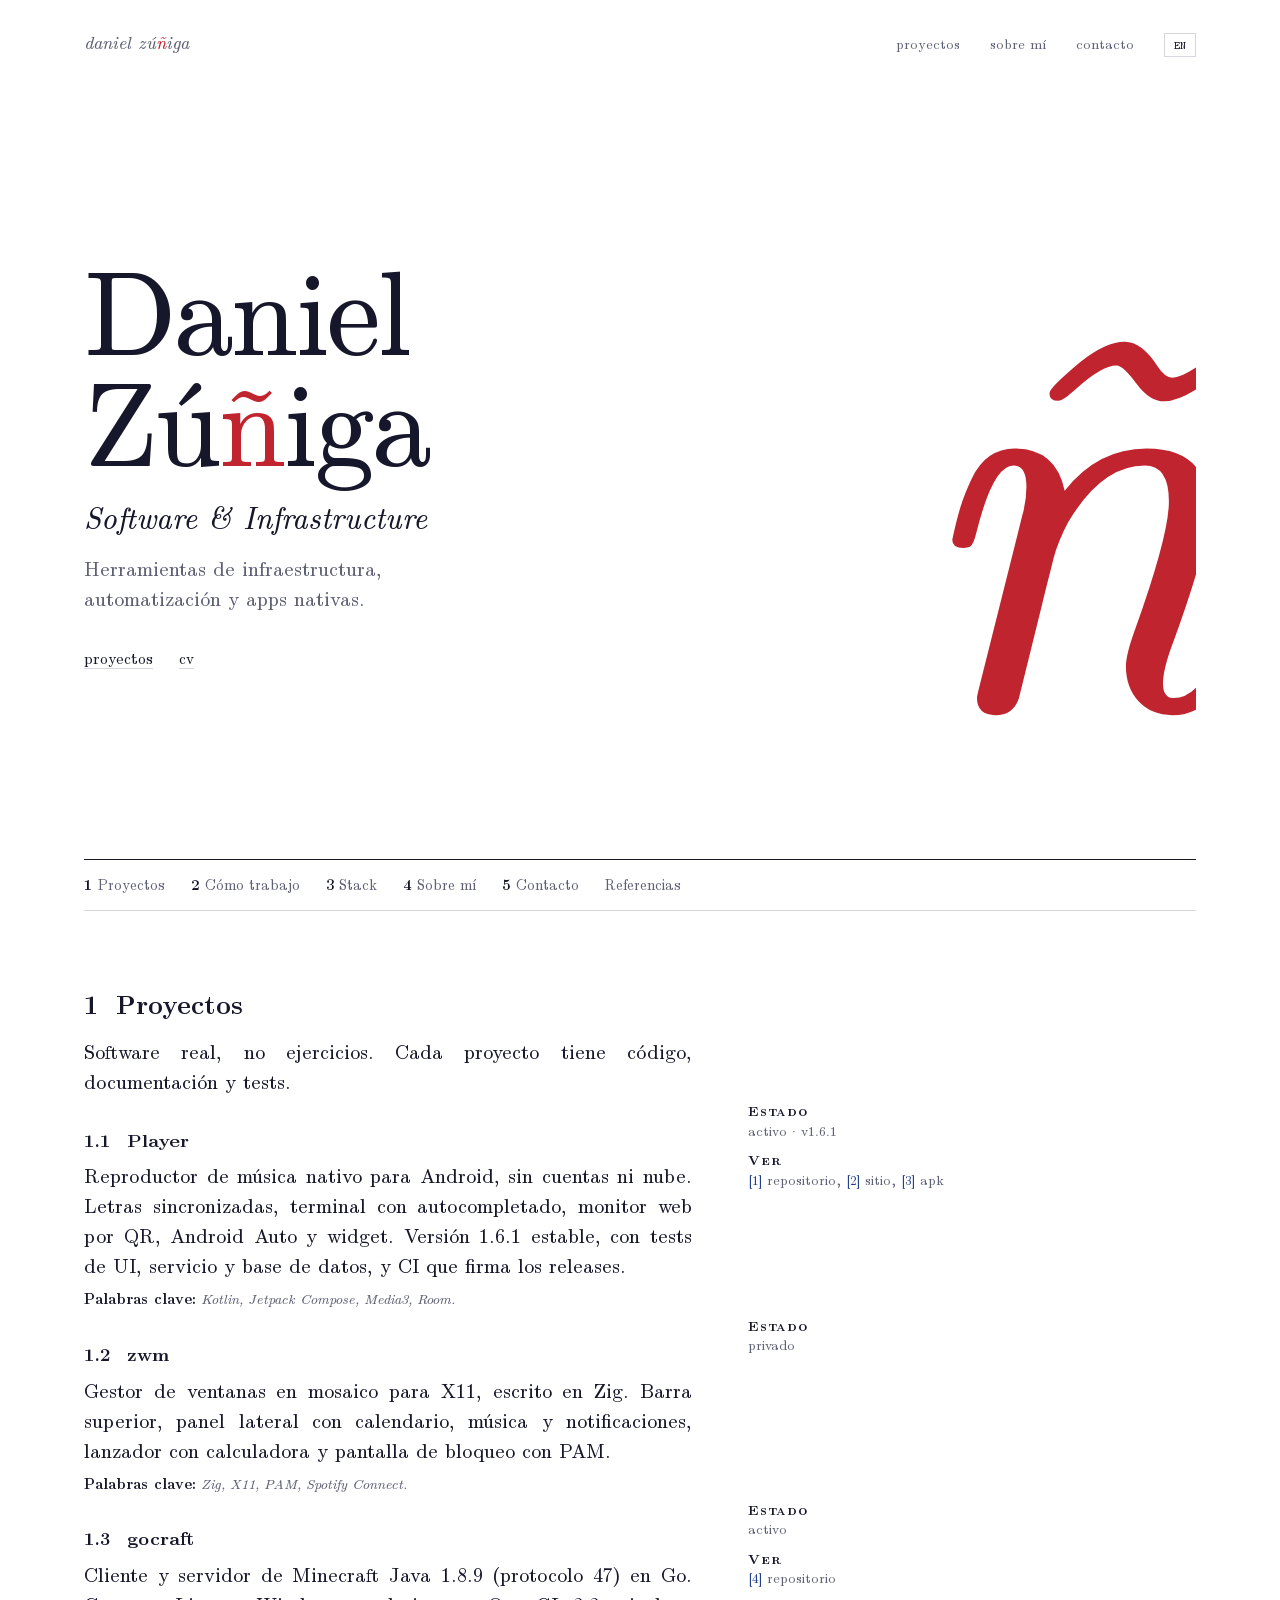
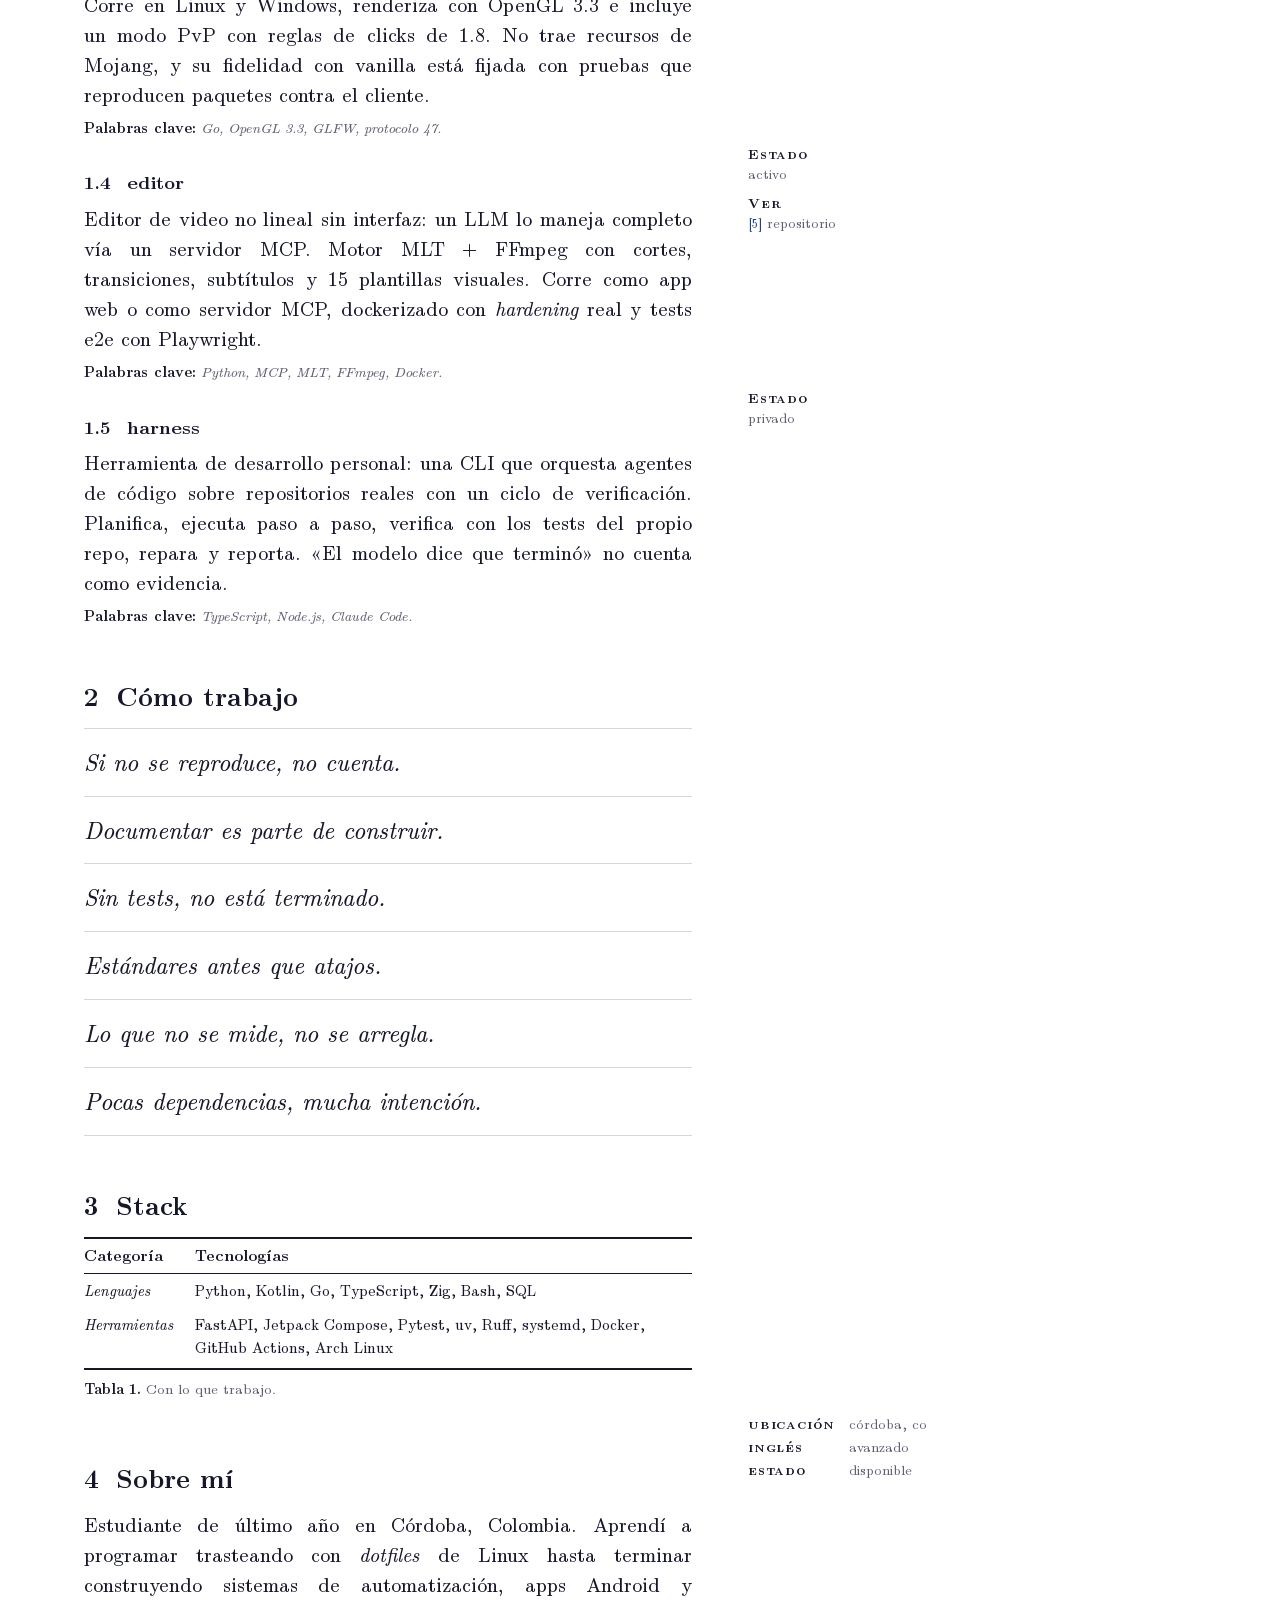
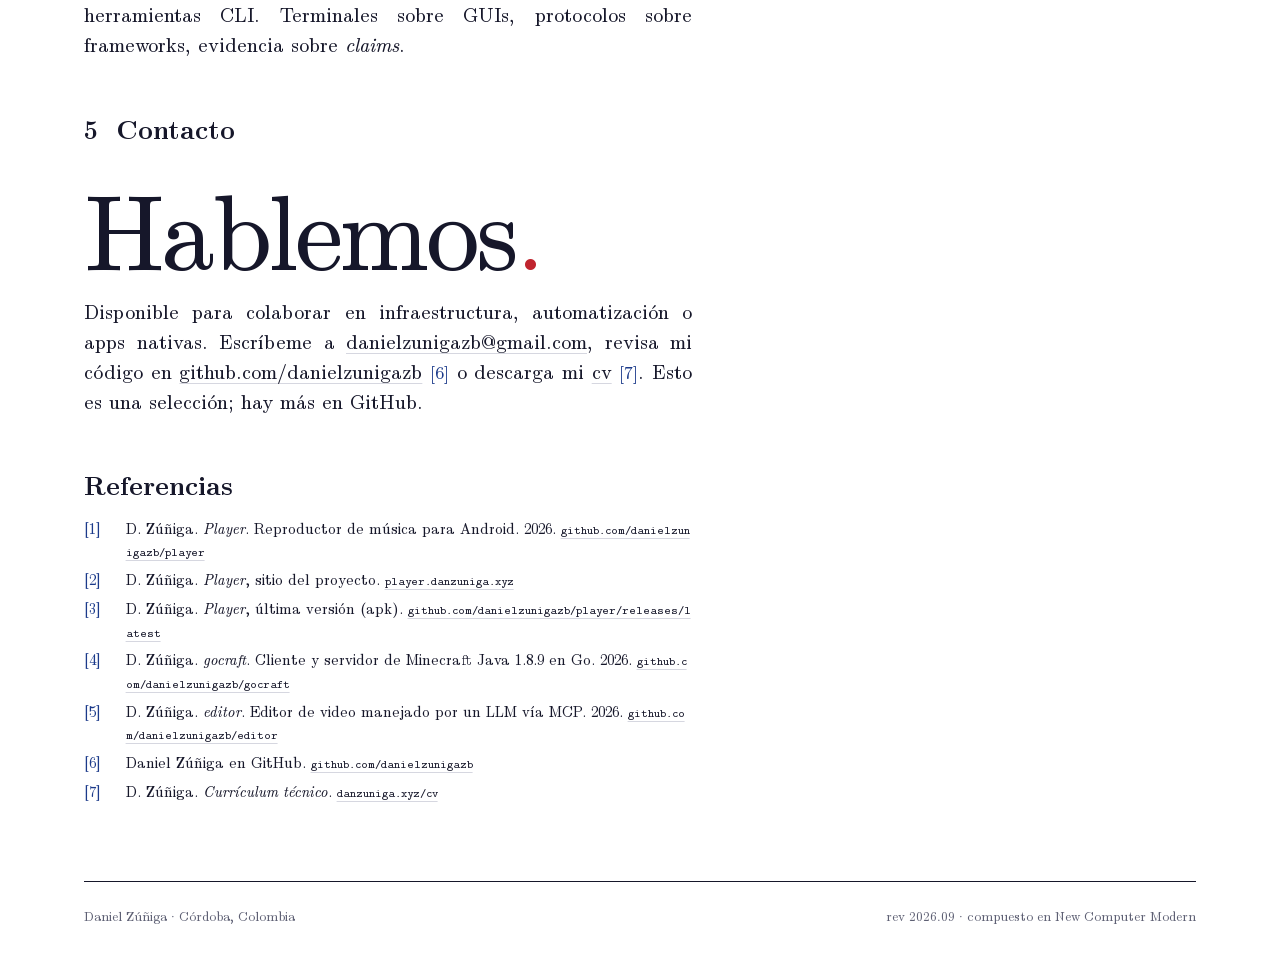
==== commit ab8a97b4: "Rediseño: portada con ñ, documento tipográfico, CV nuevo y versión en inglés - Nueva hoja de estilo " ====
--- a/index.html
+++ b/index.html
@@ -1,36 +1,35 @@
 <!DOCTYPE html>
 <html lang="es">
 <head>
-<script>
-(function () {
-  var saved = localStorage.getItem('theme');
-  if (saved === 'light') document.documentElement.setAttribute('data-theme', 'light');
-})();
-</script>
 <meta charset="UTF-8">
 <meta name="viewport" content="width=device-width, initial-scale=1.0">
-<title>Daniel Zuñiga · Software &amp; Infrastructure</title>
-<meta name="description" content="Daniel Zuñiga — autodidacta colombiano construyendo herramientas de infraestructura, automatización y apps nativas. CLI tools, systemd, Android, Go.">
+<meta name="color-scheme" content="light dark">
+<title>Daniel Zúñiga · Software &amp; Infrastructure</title>
+<meta name="description" content="Daniel Zúñiga, autodidacta colombiano. Herramientas de infraestructura, automatización y apps nativas: Player, gocraft, zwm, editor y harness.">
 <link rel="canonical" href="https://danzuniga.xyz/">
-<meta property="og:title" content="Daniel Zuñiga · Software & Infrastructure">
-<meta property="og:description" content="Autodidacta colombiano. Construyo herramientas de infraestructura, automatización y apps nativas.">
+<link rel="alternate" hreflang="es" href="https://danzuniga.xyz/">
+<link rel="alternate" hreflang="en" href="https://danzuniga.xyz/en/">
+<link rel="alternate" hreflang="x-default" href="https://danzuniga.xyz/">
+<meta property="og:title" content="Daniel Zúñiga · Software &amp; Infrastructure">
+<meta property="og:description" content="Autodidacta colombiano. Herramientas de infraestructura, automatización y apps nativas.">
 <meta property="og:type" content="website">
 <meta property="og:url" content="https://danzuniga.xyz/">
 <meta property="og:image" content="https://danzuniga.xyz/og-image.png">
 <meta property="og:image:width" content="1200">
 <meta property="og:image:height" content="630">
 <meta property="og:locale" content="es_CO">
+<meta property="og:locale:alternate" content="en_US">
 <meta name="twitter:card" content="summary_large_image">
-<meta name="twitter:title" content="Daniel Zuñiga · Software & Infrastructure">
-<meta name="twitter:description" content="Autodidacta colombiano. Construyo herramientas de infraestructura, automatización y apps nativas.">
+<meta name="twitter:title" content="Daniel Zúñiga · Software &amp; Infrastructure">
+<meta name="twitter:description" content="Autodidacta colombiano. Herramientas de infraestructura, automatización y apps nativas.">
 <meta name="twitter:image" content="https://danzuniga.xyz/og-image.png">
-<link rel="icon" href="data:image/svg+xml,%3Csvg xmlns='http://www.w3.org/2000/svg' viewBox='0 0 40 40'%3E%3Crect width='40' height='40' fill='%230e0c0a'/%3E%3Ctext x='20' y='30' text-anchor='middle' font-family='monospace' font-weight='800' font-size='34' fill='%23d6a23e'%3E%C3%B1%3C/text%3E%3C/svg%3E">
+<link rel="icon" href="/assets/favicon.svg" type="image/svg+xml">
 <script type="application/ld+json">
 {
   "@context": "https://schema.org",
   "@type": "Person",
-  "name": "Daniel Zuñiga",
-  "alternateName": "danielzunigazb",
+  "name": "Daniel Zúñiga",
+  "alternateName": ["danielzunigazb", "Daniel Zuñiga"],
   "url": "https://danzuniga.xyz/",
   "image": "https://avatars.githubusercontent.com/u/279340792?v=4",
   "jobTitle": "Software & Infrastructure Developer",
@@ -38,348 +37,150 @@
   "email": "mailto:danielzunigazb@gmail.com",
   "address": { "@type": "PostalAddress", "addressRegion": "Córdoba", "addressCountry": "CO" },
   "sameAs": ["https://github.com/danielzunigazb"],
-  "knowsAbout": ["Python", "Kotlin", "Linux", "systemd", "FastAPI", "Jetpack Compose", "Automatización", "CLI tools", "Bash", "Docker", "MCP", "TypeScript", "Node.js", "Go", "Zig", "OpenGL", "X11"]
+  "knowsAbout": ["Python", "Kotlin", "Go", "Zig", "TypeScript", "Linux", "systemd", "FastAPI", "Jetpack Compose", "Automatización", "CLI tools", "Bash", "Docker", "MCP", "Node.js", "OpenGL", "X11"]
 }
 </script>
-<link rel="preconnect" href="https://fonts.googleapis.com">
-<link rel="preconnect" href="https://fonts.gstatic.com" crossorigin>
-<link href="https://fonts.googleapis.com/css2?family=Instrument+Serif:ital@0;1&family=JetBrains+Mono:ital,wght@0,100..800;1,100..800&display=swap" rel="stylesheet">
-<link rel="stylesheet" href="/styles/tokens.css">
-<link rel="stylesheet" href="/styles/base.css">
-<style>
-  .hero { padding: clamp(48px, 8vw, var(--space-16)) 0 var(--space-16); }
-  .hero-inner { display: flex; gap: var(--space-16); align-items: flex-start; flex-wrap: wrap; }
-  .hero-main { flex: 1 1 520px; min-width: 280px; }
-  .hero-side { flex: 0 0 260px; min-width: 220px; display: flex; flex-direction: column; gap: var(--space-4); }
-  .hero .name { margin: var(--space-2) 0 var(--space-4); }
-  .hero .name .line { display: block; }
-  .hero .role { display: block; margin-bottom: var(--space-2); }
-  .hero .sub { color: var(--ink-muted); max-width: 60ch; margin-bottom: var(--space-8); }
-  .hero .actions { display: flex; gap: var(--space-4); flex-wrap: wrap; }
-  .tag-row { display: flex; flex-wrap: wrap; gap: var(--space-2); }
-  .status-block { background: var(--surface); border: 1px solid var(--line); padding: var(--space-4); }
-  .status-block .row { display: flex; justify-content: space-between; gap: var(--space-2); padding: var(--space-1) 0; color: var(--ink-muted); }
-  .status-block .row b { color: var(--ink); font-weight: 400; }
-
-  .sys-grid { display: grid; grid-template-columns: repeat(3, minmax(0,1fr)); gap: var(--space-4); align-items: start; }
-  .sys-grid .project-card.wide { grid-column: span 2; }
-  .sys-grid .project-card.full { grid-column: 1 / -1; }
-  @media (max-width: 800px) { .sys-grid { grid-template-columns: 1fr; } .sys-grid .project-card.wide, .sys-grid .project-card.full { grid-column: 1; } }
-  .sys-grid .project-card + .project-card { margin-top: 0; }
-
-  .principles-grid { display: grid; grid-template-columns: repeat(3, minmax(0,1fr)); gap: var(--space-4); }
-  @media (max-width: 900px) { .principles-grid { grid-template-columns: 1fr 1fr; } }
-  @media (max-width: 560px) { .principles-grid { grid-template-columns: 1fr; } }
-  .principle { border: 1px solid var(--line); padding: var(--space-4); }
-  .principle .num { color: var(--gold); display: block; margin-bottom: var(--space-2); }
-  .principle h2 { margin-bottom: var(--space-2); }
-  .principle p { color: var(--ink-muted); font-size: var(--text-small-size); line-height: var(--text-small-line); }
-
-  .stack-group { margin-bottom: var(--space-8); }
-  .stack-group:last-child { margin-bottom: 0; }
-  .stack-group .label { display: block; margin-bottom: var(--space-2); }
-
-  .repo-panel { background: var(--surface); border: 1px solid var(--line); padding: var(--space-4); display: flex; align-items: center; justify-content: space-between; flex-wrap: wrap; gap: var(--space-4); }
-  .repo-who { display: flex; align-items: center; gap: var(--space-2); }
-  .repo-who img { width: 40px; height: 40px; border: 1px solid var(--line); }
-  .repo-who .sub { color: var(--ink-muted); }
-  .repo-links { display: flex; gap: var(--space-2); flex-wrap: wrap; }
-
-  .op-wrap { display: flex; gap: var(--space-8); flex-wrap: wrap; }
-  .op-quote { flex: 1 1 480px; }
-  .op-quote .mark-n { color: var(--gold); }
-  .op-facts { flex: 0 0 260px; }
-
-  .contact-box { border: 1px solid var(--line); padding: var(--space-16) var(--space-4); text-align: left; }
-  .contact-box h2 { margin-bottom: var(--space-2); }
-  .contact-box p { color: var(--ink-muted); margin-bottom: var(--space-4); }
-  .contact-links { display: flex; gap: var(--space-2); flex-wrap: wrap; }
-</style>
+<link rel="preload" href="/assets/fonts/ncm-book.woff2" as="font" type="font/woff2" crossorigin>
+<link rel="preload" href="/assets/fonts/ncm-book-italic.woff2" as="font" type="font/woff2" crossorigin>
+<link rel="stylesheet" href="/styles/site.css">
 </head>
 <body id="top">
+<a class="skip" href="#contenido">Saltar al contenido</a>
+<div class="wrap">
+  <header class="nav">
+    <a class="b" href="#top">daniel zú<span>ñ</span>iga</a>
+    <a href="#proyectos">proyectos</a><a href="#sobre">sobre mí</a><a href="#contacto">contacto</a>
+    <a class="lang" href="/en/" hreflang="en" lang="en" aria-label="Read this site in English">EN</a>
+  </header>
 
-<nav class="dz-nav">
-  <a href="#top" class="plate">
-    <svg class="mark" viewBox="0 0 40 40" aria-hidden="true"><text x="20" y="30" text-anchor="middle" font-family="'JetBrains Mono', monospace" font-weight="800" font-size="34" fill="var(--gold)">ñ</text></svg>
-    <span class="label full">daniel zúñiga</span>
-  </a>
-  <div class="links">
-    <a href="#systems">systems</a>
-    <a href="#principles">principles</a>
-    <a href="#stack">stack</a>
-    <a href="#operator">operator</a>
-    <a href="#contact">contact</a>
-  </div>
-  <button class="theme-toggle" id="theme-toggle">◐ light</button>
-</nav>
+  <section class="hero">
+    <div class="nn" aria-hidden="true">ñ</div>
+    <h1>Daniel<br>Zú<span>ñ</span>iga</h1>
+    <p class="sub">Software &amp; Infrastructure</p>
+    <p class="one">Herramientas de infraestructura, automatización y apps nativas.</p>
+    <div class="go"><a href="#proyectos">proyectos</a><a href="/cv/">cv</a></div>
+  </section>
 
-<section class="section hero">
-  <div class="container">
-    <div class="hero-inner">
-      <div class="hero-main">
-        <div class="title reveal">
-          <span class="label eyebrow">$ whoami</span>
-          <h1 class="text-display name">
-            <span class="line">daniel</span>
-            <span class="line">zú<span class="mark-n">ñ</span>iga</span>
-          </h1>
-          <span class="label role">software &amp; infrastructure</span>
+  <nav class="toc" aria-label="Contenido"><a href="#proyectos"><b>1</b>Proyectos</a><a href="#trabajo"><b>2</b>Cómo trabajo</a><a href="#stack"><b>3</b>Stack</a><a href="#sobre"><b>4</b>Sobre mí</a><a href="#contacto"><b>5</b>Contacto</a><a href="#referencias">Referencias</a></nav>
+
+  <main class="doc" id="contenido">
+
+    <section id="proyectos">
+      <div class="row"><div class="main"><h2 class="s"><i>1</i>Proyectos</h2><p>Software real, no ejercicios. Cada proyecto tiene código, documentación y tests.</p></div><aside class="mn"></aside></div>
+
+      <div class="row">
+        <div class="main">
+          <h3 class="ss"><i>1.1</i>Player</h3>
+          <p>Reproductor de música nativo para Android, sin cuentas ni nube. Letras sincronizadas, terminal con autocompletado, monitor web por QR, Android Auto y widget. Versión 1.6.1 estable, con tests de UI, servicio y base de datos, y CI que firma los releases.</p>
+          <p class="kw"><b>Palabras clave:</b> Kotlin, Jetpack Compose, Media3, Room.</p>
         </div>
-        <p class="sub">Autodidacta colombiano. Construyo herramientas de infraestructura, automatización y apps nativas. Aprendo, construyo y publico.</p>
-        <div class="actions">
-          <a href="#systems" class="btn btn-primary">ver proyectos →</a>
-          <a href="/cv/" target="_blank" class="btn btn-secondary">descargar cv</a>
-          <a href="#contact" class="btn btn-ghost">contacto</a>
-        </div>
-      </div>
-      <div class="hero-side reveal">
-        <div class="status-block">
-          <div class="row"><span>ubicación</span><b>córdoba, co</b></div>
-          <div class="row"><span>foco</span><b>infra · automatización</b></div>
-          <div class="row"><span>estado</span><b style="color:var(--verdigris);">● disponible</b></div>
-        </div>
-        <div class="tag-row">
-          <span class="tag">python</span>
-          <span class="tag">linux/arch</span>
-          <span class="tag">cli</span>
-          <span class="tag">fastapi</span>
-          <span class="tag">bash</span>
-          <span class="tag">systemd</span>
-        </div>
-      </div>
-    </div>
-  </div>
-</section>
-
-<section class="section" id="systems">
-  <div class="container">
-    <div class="title reveal">
-      <span class="label eyebrow">01 — systems</span>
-      <h1>Proyectos</h1>
-    </div>
-    <p class="text-small" style="color:var(--ink-muted); margin: var(--space-2) 0 var(--space-8);">Software real, no ejercicios. Cada proyecto tiene código, documentación y tests.</p>
-
-    <div class="sys-grid">
-      <div class="project-card reveal wide">
-        <div class="top">
-          <h2><span class="index">01</span>Player</h2>
-          <span class="tag tag-live"><span class="tag-dot"></span>activo</span>
-        </div>
-        <p class="desc">Reproductor de música nativo para Android, sin cuentas ni nube. Letras sincronizadas (LRC, ID3, FLAC o LRCLIB), terminal con autocompletado para manejar la música escribiendo, monitor web para controlarlo desde el navegador emparejando por QR, Android Auto, widget de inicio, ecualizador. Interfaz en Compose con el mismo design system de este sitio. v1.6.1 estable, con tests de UI/servicio/base de datos y CI que firma los releases.</p>
-        <div class="tags">
-          <span class="tag">Kotlin</span><span class="tag">Jetpack Compose</span><span class="tag">Media3/ExoPlayer</span><span class="tag">Room</span>
-        </div>
-        <div class="links">
-          <a href="https://github.com/danielzunigazb/player" target="_blank">repo <svg class="icon"><use href="/assets/icons.svg#icon-arrow-up-right"/></svg></a>
-          <a href="https://player.danzuniga.xyz" target="_blank">player.danzuniga.xyz <svg class="icon"><use href="/assets/icons.svg#icon-arrow-up-right"/></svg></a>
-          <a href="https://github.com/danielzunigazb/player/releases/latest" target="_blank">descargar apk <svg class="icon"><use href="/assets/icons.svg#icon-arrow-up-right"/></svg></a>
-        </div>
+        <aside class="mn"><p><b>Estado</b><br>activo · v1.6.1</p><p><b>Ver</b><br><a class="cite" href="#r1">[1]</a> repositorio, <a class="cite" href="#r2">[2]</a> sitio, <a class="cite" href="#r3">[3]</a> apk</p></aside>
       </div>
 
-      <div class="project-card reveal">
-        <div class="top">
-          <h2><span class="index">02</span>zwm</h2>
-          <span class="tag tag-live"><span class="tag-dot"></span>activo</span>
+      <div class="row">
+        <div class="main">
+          <h3 class="ss"><i>1.2</i>zwm</h3>
+          <p>Gestor de ventanas en mosaico para X11, escrito en Zig. Barra superior, panel lateral con calendario, música y notificaciones, lanzador con calculadora y pantalla de bloqueo con PAM.</p>
+          <p class="kw"><b>Palabras clave:</b> Zig, X11, PAM, Spotify Connect.</p>
         </div>
-        <p class="desc">Gestor de ventanas en mosaico para X11, escrito en Zig. Barra superior, panel lateral con calendario, música y notificaciones, lanzador con calculadora y órdenes de música por texto («pon ...» controla Spotify en cualquier dispositivo), y pantalla de bloqueo con PAM.</p>
-        <div class="tags">
-          <span class="tag">Zig</span><span class="tag">X11</span><span class="tag">PAM</span><span class="tag">Spotify Connect</span>
-        </div>
-        <div class="links"><span class="text-small" style="color:var(--ink-muted);">privado · escritorio personal</span></div>
+        <aside class="mn"><p><b>Estado</b><br>privado</p></aside>
       </div>
 
-      <div class="project-card reveal full">
-        <div class="top">
-          <h2><span class="index">03</span>gocraft</h2>
-          <span class="tag tag-live"><span class="tag-dot"></span>activo</span>
+      <div class="row">
+        <div class="main">
+          <h3 class="ss"><i>1.3</i>gocraft</h3>
+          <p>Cliente y servidor de Minecraft Java 1.8.9 (protocolo 47) en Go. Corre en Linux y Windows, renderiza con OpenGL 3.3 e incluye un modo PvP con reglas de clicks de 1.8. No trae recursos de Mojang, y su fidelidad con vanilla está fijada con pruebas que reproducen paquetes contra el cliente.</p>
+          <p class="kw"><b>Palabras clave:</b> Go, OpenGL 3.3, GLFW, protocolo 47.</p>
         </div>
-        <p class="desc">Reimplementación del cliente de Minecraft Java 1.8.9 (protocolo 47) en Go, con un servidor compatible. Corre en Linux y Windows, renderiza con OpenGL 3.3 y juega en mundos locales (formato Anvil) o en servidores de terceros. Incluye un modo PvP con reglas de clicks de 1.8. No trae recursos de Mojang: texturas, modelos y sonidos se leen del client.jar que el usuario ya tiene. La meta es fidelidad con vanilla — física, iluminación, lógica de ventanas y orden de paquetes, cada subsistema fijado con pruebas que reproducen paquetes contra el cliente sin servidor real.</p>
-        <div class="tags">
-          <span class="tag">Go</span><span class="tag">OpenGL 3.3</span><span class="tag">GLFW</span><span class="tag">Protocolo 47</span><span class="tag">Anvil</span>
-        </div>
-        <div class="links">
-          <a href="https://github.com/danielzunigazb/gocraft" target="_blank">repo <svg class="icon"><use href="/assets/icons.svg#icon-arrow-up-right"/></svg></a>
-        </div>
+        <aside class="mn"><p><b>Estado</b><br>activo</p><p><b>Ver</b><br><a class="cite" href="#r4">[4]</a> repositorio</p></aside>
       </div>
 
-      <div class="project-card reveal full">
-        <div class="top">
-          <h2><span class="index">04</span>editor</h2>
-          <span class="tag tag-live"><span class="tag-dot"></span>activo</span>
+      <div class="row">
+        <div class="main">
+          <h3 class="ss"><i>1.4</i>editor</h3>
+          <p>Editor de video no lineal sin interfaz: un LLM lo maneja completo vía un servidor MCP. Motor MLT + FFmpeg con cortes, transiciones, subtítulos y 15 plantillas visuales. Corre como app web o como servidor MCP, dockerizado con <i>hardening</i> real y tests e2e con Playwright.</p>
+          <p class="kw"><b>Palabras clave:</b> Python, MCP, MLT, FFmpeg, Docker.</p>
         </div>
-        <p class="desc">Editor de video no lineal sin interfaz: un LLM lo maneja completo vía un servidor MCP. Motor MLT + FFmpeg — cortes, 15 transiciones, overlays animados, subtítulos, picture-in-picture, 15 plantillas visuales, librería de audio con licencias verificadas. Corre como app web con chat o como servidor MCP desde Claude Code. Dockerizado con hardening real: path fencing, límites de recursos, non-root, tests e2e con Playwright.</p>
-        <div class="tags">
-          <span class="tag">Python</span><span class="tag">MCP</span><span class="tag">MLT</span><span class="tag">FFmpeg</span><span class="tag">Docker</span>
-        </div>
-        <div class="links">
-          <a href="https://github.com/danielzunigazb/editor" target="_blank">repo <svg class="icon"><use href="/assets/icons.svg#icon-arrow-up-right"/></svg></a>
-        </div>
+        <aside class="mn"><p><b>Estado</b><br>activo</p><p><b>Ver</b><br><a class="cite" href="#r5">[5]</a> repositorio</p></aside>
       </div>
 
-      <div class="project-card reveal full">
-        <div class="top">
-          <h2><span class="index">05</span>harness</h2>
-          <span class="tag tag-live"><span class="tag-dot"></span>activo</span>
+      <div class="row">
+        <div class="main">
+          <h3 class="ss"><i>1.5</i>harness</h3>
+          <p>Herramienta de desarrollo personal: una CLI que orquesta agentes de código sobre repositorios reales con un ciclo de verificación. Planifica, ejecuta paso a paso, verifica con los tests del propio repo, repara y reporta. «El modelo dice que terminó» no cuenta como evidencia.</p>
+          <p class="kw"><b>Palabras clave:</b> TypeScript, Node.js, Claude Code.</p>
         </div>
-        <p class="desc">Herramienta de desarrollo personal: CLI que orquesta agentes de código (Claude Code en modo headless) sobre repos reales con loop completo de verificación — plan, ejecuta paso a paso, verifica cada paso con los tests/lint/build propios del repo, repara, checkpoint, reporte. "El modelo dice que terminó" no cuenta como evidencia. TUI de tres paneles (worktree, flow, chat), roles planner/worker/reviewer con presupuesto de tokens, auto-reparación con escalamiento a un modelo más fuerte, sandboxing por allowlist de comandos, revisión con hallazgos auditables, y tests en vivo contra el CLI real.</p>
-        <div class="tags">
-          <span class="tag">TypeScript</span><span class="tag">Node.js</span><span class="tag">Claude Code</span><span class="tag">CLI</span>
+        <aside class="mn"><p><b>Estado</b><br>privado</p></aside>
+      </div>
+    </section>
+
+    <section id="trabajo">
+      <div class="row"><div class="main">
+        <h2 class="s"><i>2</i>Cómo trabajo</h2>
+        <ul class="say">
+          <li>Si no se reproduce, no cuenta.</li>
+          <li>Documentar es parte de construir.</li>
+          <li>Sin tests, no está terminado.</li>
+          <li>Estándares antes que atajos.</li>
+          <li>Lo que no se mide, no se arregla.</li>
+          <li>Pocas dependencias, mucha intención.</li>
+        </ul>
+      </div><aside class="mn"></aside></div>
+    </section>
+
+    <section id="stack">
+      <div class="row"><div class="main">
+        <h2 class="s"><i>3</i>Stack</h2>
+        <table>
+          <thead><tr><th scope="col">Categoría</th><th scope="col">Tecnologías</th></tr></thead>
+          <tbody>
+            <tr><td>Lenguajes</td><td>Python, Kotlin, Go, TypeScript, Zig, Bash, SQL</td></tr>
+            <tr><td>Herramientas</td><td>FastAPI, Jetpack Compose, Pytest, uv, Ruff, systemd, Docker, GitHub Actions, Arch Linux</td></tr>
+          </tbody>
+          <caption><b>Tabla 1.</b> Con lo que trabajo.</caption>
+        </table>
+      </div><aside class="mn"></aside></div>
+    </section>
+
+    <section id="sobre">
+      <div class="row">
+        <div class="main">
+          <h2 class="s"><i>4</i>Sobre mí</h2>
+          <p>Estudiante de último año en Córdoba, Colombia. Aprendí a programar trasteando con <i>dotfiles</i> de Linux hasta terminar construyendo sistemas de automatización, apps Android y herramientas CLI. Terminales sobre GUIs, protocolos sobre frameworks, evidencia sobre <i>claims</i>.</p>
         </div>
-        <div class="links"><span class="text-small" style="color:var(--ink-muted);">privado · herramienta de desarrollo</span></div>
+        <aside class="mn"><dl class="fact"><dt>ubicación</dt><dd>córdoba, co</dd><dt>inglés</dt><dd>avanzado</dd><dt>estado</dt><dd>disponible</dd></dl></aside>
       </div>
-    </div>
-    <p class="text-small reveal" style="color: var(--ink-muted); margin-top: var(--space-4);">esto es una selección — hay más en <a href="https://github.com/danielzunigazb" target="_blank">github.com/danielzunigazb</a>.</p>
-  </div>
-</section>
+    </section>
 
-<section class="section" id="principles" style="border-top: 1px solid var(--line); border-bottom: 1px solid var(--line); background: var(--surface);">
-  <div class="container">
-    <div class="title reveal">
-      <span class="label eyebrow">02 — principles</span>
-      <h1>Cómo trabajo</h1>
-    </div>
-    <p class="text-small" style="color:var(--ink-muted); margin: var(--space-2) 0 var(--space-8);">Principios con los que construyo y opero sistemas.</p>
-    <div class="principles-grid">
-      <div class="principle reveal"><span class="num text-h2">01</span><h2>Reproducibilidad por defecto</h2><p>No confío en artefactos binarios sin checksum. No versiono datos, solo manifiestos, scripts y URLs.</p></div>
-      <div class="principle reveal"><span class="num text-h2">02</span><h2>Documentación como infraestructura</h2><p>Un sistema sin documentación es un sistema fallido. ADRs, worklogs, READMEs funcionales.</p></div>
-      <div class="principle reveal"><span class="num text-h2">03</span><h2>Testing no negociable</h2><p>Si no tiene tests, no está terminado. Cobertura ≥85%, CI gates obligatorios.</p></div>
-      <div class="principle reveal"><span class="num text-h2">04</span><h2>Portabilidad vía estándares</h2><p>XDG Base Directory, systemd para servicios. Cero hardcodeo de rutas.</p></div>
-      <div class="principle reveal"><span class="num text-h2">05</span><h2>Observabilidad desde el inicio</h2><p>Logs estructurados, health checks, monitoreo continuo. Evidencia de por qué algo falla.</p></div>
-      <div class="principle reveal"><span class="num text-h2">06</span><h2>Menos but more</h2><p>Frameworks mínimos, dependencias justas. CLI sobre GUI. Evitar abstracciones prematuras.</p></div>
-    </div>
-  </div>
-</section>
+    <section id="contacto">
+      <div class="row"><div class="main">
+        <h2 class="s"><i>5</i>Contacto</h2>
+        <p class="hello">Hablemos<span>.</span></p>
+        <p>Disponible para colaborar en infraestructura, automatización o apps nativas. Escríbeme a <a href="mailto:danielzunigazb@gmail.com">danielzunigazb@gmail.com</a>, revisa mi código en <a href="https://github.com/danielzunigazb">github.com/danielzunigazb</a> <a class="cite" href="#r6">[6]</a> o descarga mi <a href="/cv/">cv</a> <a class="cite" href="#r7">[7]</a>. Esto es una selección; hay más en GitHub.</p>
+      </div><aside class="mn"></aside></div>
+    </section>
 
-<section class="section" id="stack">
-  <div class="container">
-    <div class="title reveal">
-      <span class="label eyebrow">03 — stack</span>
-      <h1>Stack</h1>
-    </div>
-    <div style="margin-top: var(--space-8);">
-      <div class="stack-group reveal">
-        <span class="label">lenguajes</span>
-        <div class="tag-row">
-          <span class="tag">Python</span><span class="tag">Kotlin</span><span class="tag">Go</span><span class="tag">TypeScript</span><span class="tag">Zig</span><span class="tag">Bash</span><span class="tag">SQL</span><span class="tag">HTML/CSS</span><span class="tag">JavaScript</span>
-        </div>
-      </div>
-      <div class="stack-group reveal">
-        <span class="label">frameworks</span>
-        <div class="tag-row">
-          <span class="tag">FastAPI</span><span class="tag">Typer</span><span class="tag">Pytest</span><span class="tag">uv</span><span class="tag">Ruff</span><span class="tag">Ty</span><span class="tag">Jetpack Compose</span><span class="tag">Media3</span><span class="tag">Room</span>
-        </div>
-      </div>
-      <div class="stack-group reveal">
-        <span class="label">infraestructura</span>
-        <div class="tag-row">
-          <span class="tag">Arch Linux</span><span class="tag">systemd</span><span class="tag">Git</span><span class="tag">GitHub Actions</span><span class="tag">SSH</span><span class="tag">XDG Spec</span>
-        </div>
-      </div>
-      <div class="stack-group reveal">
-        <span class="label">áreas</span>
-        <div class="tag-row">
-          <span class="tag">CLI tools</span><span class="tag">Automatización</span><span class="tag">Apps Android</span>
-        </div>
-      </div>
-    </div>
-  </div>
-</section>
+    <section id="referencias">
+      <div class="row"><div class="main">
+        <h2 class="s">Referencias</h2>
+        <ol class="refs">
+          <li id="r1"><span class="k">[1]</span><span>D. Zúñiga. <i>Player</i>. Reproductor de música para Android. 2026. <span class="u"><a href="https://github.com/danielzunigazb/player" target="_blank" rel="noopener">github.com/danielzunigazb/player</a></span></span></li>
+          <li id="r2"><span class="k">[2]</span><span>D. Zúñiga. <i>Player</i>, sitio del proyecto. <span class="u"><a href="https://player.danzuniga.xyz" target="_blank" rel="noopener">player.danzuniga.xyz</a></span></span></li>
+          <li id="r3"><span class="k">[3]</span><span>D. Zúñiga. <i>Player</i>, última versión (apk). <span class="u"><a href="https://github.com/danielzunigazb/player/releases/latest" target="_blank" rel="noopener">github.com/danielzunigazb/player/releases/latest</a></span></span></li>
+          <li id="r4"><span class="k">[4]</span><span>D. Zúñiga. <i>gocraft</i>. Cliente y servidor de Minecraft Java 1.8.9 en Go. 2026. <span class="u"><a href="https://github.com/danielzunigazb/gocraft" target="_blank" rel="noopener">github.com/danielzunigazb/gocraft</a></span></span></li>
+          <li id="r5"><span class="k">[5]</span><span>D. Zúñiga. <i>editor</i>. Editor de video manejado por un LLM vía MCP. 2026. <span class="u"><a href="https://github.com/danielzunigazb/editor" target="_blank" rel="noopener">github.com/danielzunigazb/editor</a></span></span></li>
+          <li id="r6"><span class="k">[6]</span><span>Daniel Zúñiga en GitHub. <span class="u"><a href="https://github.com/danielzunigazb" target="_blank" rel="noopener">github.com/danielzunigazb</a></span></span></li>
+          <li id="r7"><span class="k">[7]</span><span>D. Zúñiga. <i>Currículum técnico</i>. <span class="u"><a href="/cv/">danzuniga.xyz/cv</a></span></span></li>
+        </ol>
+      </div><aside class="mn"></aside></div>
+    </section>
 
-<section class="section" id="repo" style="padding-top: 0;">
-  <div class="container">
-    <div class="title reveal">
-      <span class="label eyebrow">04 — repository</span>
-      <h1>Código público</h1>
-    </div>
-    <div class="repo-panel reveal" style="margin-top: var(--space-8);">
-      <div class="repo-who">
-        <img src="https://avatars.githubusercontent.com/u/279340792?v=4" alt="avatar de danielzunigazb en GitHub">
-        <div><div>danielzunigazb</div><div class="text-small sub">cuenta principal</div></div>
-      </div>
-      <div class="repo-links">
-        <a href="https://github.com/danielzunigazb/player" target="_blank" class="btn btn-secondary">player</a>
-        <a href="https://github.com/danielzunigazb/gocraft" target="_blank" class="btn btn-secondary">gocraft</a>
-        <a href="https://github.com/danielzunigazb/editor" target="_blank" class="btn btn-secondary">editor</a>
-      </div>
-    </div>
-  </div>
-</section>
+  </main>
 
-<section class="section" id="operator" style="padding-top: 0;">
-  <div class="container">
-    <div class="title reveal">
-      <span class="label eyebrow">05 — operator</span>
-      <h1>Sobre mí</h1>
-    </div>
-    <div class="op-wrap reveal" style="margin-top: var(--space-8);">
-      <p class="op-quote">Estudiante de último año en Córdoba, Colombia. Aprendí a programar trasteando con dotfiles de Linux hasta terminar construyendo sistemas de automatización, apps Android y herramientas CLI. Terminales sobre GUIs. Protocolos sobre frameworks. Evidencia sobre claims.</p>
-      <div class="op-facts status-block">
-        <div class="row"><span>ubicación</span><b>córdoba, co</b></div>
-        <div class="row"><span>inglés</span><b>avanzado</b></div>
-        <div class="row"><span>estado</span><b style="color:var(--verdigris);">● disponible</b></div>
-      </div>
-    </div>
-  </div>
-</section>
-
-<section class="section" id="contact" style="padding-top: 0;">
-  <div class="container">
-    <div class="contact-box reveal">
-      <span class="label eyebrow">06 — contact</span>
-      <h1>Hablemos<span class="mark-n" style="color:var(--gold);">.</span></h1>
-      <p>Disponible para colaborar en infraestructura, automatización o apps nativas.</p>
-      <div class="contact-links">
-        <a href="mailto:danielzunigazb@gmail.com" class="btn btn-secondary"><svg class="icon"><use href="/assets/icons.svg#icon-mail"/></svg> danielzunigazb@gmail.com</a>
-        <a href="https://github.com/danielzunigazb" target="_blank" class="btn btn-secondary">/danielzunigazb</a>
-        <a href="/cv/" target="_blank" class="btn btn-secondary">cv ↓</a>
-      </div>
-    </div>
-  </div>
-</section>
-
-<footer class="dz-footer container">
-  <span>daniel zúñiga — córdoba, co</span>
-  <span>rev 2026.09</span>
-</footer>
-
-<script>
-document.querySelectorAll('nav a[href^="#"]').forEach(a => {
-  a.addEventListener('click', e => {
-    e.preventDefault();
-    const id = a.getAttribute('href');
-    document.querySelector(id)?.scrollIntoView({ behavior: 'smooth' });
-  });
-});
-
-const toggle = document.getElementById('theme-toggle');
-function syncToggleLabel() {
-  toggle.textContent = document.documentElement.getAttribute('data-theme') === 'light' ? '◑ dark' : '◐ light';
-}
-toggle.addEventListener('click', () => {
-  const isLight = document.documentElement.getAttribute('data-theme') === 'light';
-  if (isLight) {
-    document.documentElement.removeAttribute('data-theme');
-    localStorage.setItem('theme', 'dark');
-  } else {
-    document.documentElement.setAttribute('data-theme', 'light');
-    localStorage.setItem('theme', 'light');
-  }
-  syncToggleLabel();
-});
-syncToggleLabel();
-
-if (!window.matchMedia('(prefers-reduced-motion: reduce)').matches) {
-  const io = new IntersectionObserver((entries) => {
-    entries.forEach(e => { if (e.isIntersecting) { e.target.classList.add('is-visible'); io.unobserve(e.target); } });
-  }, { threshold: 0.12, rootMargin: '0px 0px -40px 0px' });
-  document.querySelectorAll('.reveal').forEach(el => io.observe(el));
-} else {
-  document.querySelectorAll('.reveal').forEach(el => el.classList.add('is-visible'));
-}
-</script>
+  <footer class="foot"><span>Daniel Zúñiga · Córdoba, Colombia</span><span>rev 2026.09 · compuesto en New Computer Modern</span></footer>
+</div>
 
 <script data-goatcounter="https://danfolio.goatcounter.com/count"
         async src="//gc.zgo.at/count.js"></script>
-
 </body>
 </html>
--- a/styles/site.css
+++ b/styles/site.css
@@ -0,0 +1,132 @@
+/* Daniel Zúñiga — hoja de estilo única. Tipografía: New Computer Modern (GUST Font License). */
+@font-face{font-family:'NewCM';src:url(/assets/fonts/ncm-book.woff2) format('woff2');font-weight:400;font-style:normal;font-display:swap}
+@font-face{font-family:'NewCM';src:url(/assets/fonts/ncm-book-italic.woff2) format('woff2');font-weight:400;font-style:italic;font-display:swap}
+@font-face{font-family:'NewCM';src:url(/assets/fonts/ncm-bold.woff2) format('woff2');font-weight:700;font-style:normal;font-display:swap}
+@font-face{font-family:'NewCM';src:url(/assets/fonts/ncm-bold-italic.woff2) format('woff2');font-weight:700;font-style:italic;font-display:swap}
+@font-face{font-family:'NewCMMono';src:url(/assets/fonts/ncm-mono.woff2) format('woff2');font-weight:400;font-style:normal;font-display:swap}
+
+:root{
+  --paper:#FFFFFF;--ink:#16172A;--soft:#5E6074;--hair:#D6D7E0;--acc:#C0242E;--lnk:#1B3A8A;
+  --serif:'NewCM','Latin Modern Roman','STIX Two Text',Georgia,serif;
+  --mono:'NewCMMono',ui-monospace,SFMono-Regular,Menlo,monospace;
+  color-scheme:light dark;
+}
+@media (prefers-color-scheme: dark){
+  :root{--paper:#14151C;--ink:#ECEAE2;--soft:#A1A3B6;--hair:#34364A;--acc:#EE7C84;--lnk:#9DB4FF}
+}
+*,*::before,*::after{box-sizing:border-box}
+html{-webkit-text-size-adjust:100%;scroll-behavior:smooth}
+@media (prefers-reduced-motion: reduce){html{scroll-behavior:auto}}
+body{margin:0;background:var(--paper);color:var(--ink);font-family:var(--serif);font-size:20px;line-height:1.5;font-kerning:normal;font-variant-ligatures:common-ligatures;-webkit-font-smoothing:antialiased;overflow-x:clip}
+a{color:inherit;text-decoration:underline;text-decoration-thickness:1px;text-underline-offset:4px;text-decoration-color:var(--hair)}
+a:hover{color:var(--acc);text-decoration-color:var(--acc)}
+:focus-visible{outline:2px solid var(--acc);outline-offset:4px}
+::selection{background:var(--acc);color:var(--paper)}
+.skip{position:absolute;left:-9999px;top:0;background:var(--ink);color:var(--paper);padding:8px 14px;z-index:10}
+.skip:focus{left:8px;top:8px}
+
+/* ---- Inicio ---- */
+.wrap{max-width:1240px;margin:0 auto;padding:0 max(20px,5vw)}
+.nav{display:flex;align-items:baseline;gap:30px;padding:28px 0;font-size:.85rem}
+.nav .b{margin-right:auto;font-size:1.15rem;font-style:italic;text-decoration:none}
+.nav .b span{color:var(--acc)}
+.nav a{text-decoration:none;color:var(--soft)}
+.nav a:hover{color:var(--ink)}
+.nav .b:hover{color:var(--ink)}
+.nav .lang{border:1px solid var(--hair);padding:2px 9px;font-family:var(--mono);font-size:.75rem;color:var(--ink)}
+.nav .lang:hover{border-color:var(--acc);color:var(--acc)}
+.hero{position:relative;min-height:min(86vh,780px);display:flex;flex-direction:column;justify-content:center;padding:40px 0 64px;overflow:hidden}
+.nn{position:absolute;right:-3vw;top:50%;transform:translateY(-52%);font-style:italic;font-weight:400;font-size:min(46vw,640px);line-height:.7;color:var(--acc);pointer-events:none;user-select:none}
+.hero h1{position:relative;margin:0;font-weight:400;font-size:clamp(56px,9.4vw,148px);line-height:.92;letter-spacing:-.025em}
+.hero h1 span{color:var(--acc)}
+.hero .sub{position:relative;margin:26px 0 0;font-style:italic;font-size:clamp(22px,2.4vw,34px);line-height:1.2}
+.hero .one{position:relative;margin:18px 0 0;max-width:30ch;color:var(--soft)}
+.hero .go{position:relative;margin-top:34px;display:flex;gap:26px;flex-wrap:wrap;font-size:.95rem}
+.toc{border-top:1px solid var(--ink);border-bottom:1px solid var(--hair);padding:14px 0;font-size:.9rem;display:flex;flex-wrap:wrap;gap:6px 26px}
+.toc a{text-decoration:none;color:var(--soft)}
+.toc a b{font-weight:700;color:var(--ink);margin-right:.4em}
+.toc a:hover{color:var(--acc)}
+.doc{padding:24px 0 72px}
+.row{display:grid;grid-template-columns:minmax(0,38rem) minmax(0,15rem);gap:0 3.5rem;align-items:start}
+.main{min-width:0}
+.mn{font-size:.85rem;line-height:1.45;color:var(--soft);padding-top:.35rem;min-width:0}
+.mn b{font-variant-caps:all-small-caps;letter-spacing:.06em;font-weight:700;color:var(--ink)}
+.mn p{margin:0 0 .6rem}
+h2.s{margin:3.4rem 0 1rem;font-size:1.6rem;line-height:1.2;font-weight:700;scroll-margin-top:16px}
+h2.s i{font-style:normal;display:inline-block;width:2rem}
+h3.ss{margin:2rem 0 .6rem;font-size:1.15rem;line-height:1.25;font-weight:700}
+h3.ss i{font-style:normal;display:inline-block;width:2.7rem}
+.main p{margin:0;text-align:justify;hyphens:auto;text-wrap:pretty}
+.kw{margin-top:.5rem!important;font-size:.9rem;font-style:italic;text-align:left!important;color:var(--soft)}
+.kw b{font-style:normal;font-weight:700;color:var(--ink)}
+.cite{font-size:.92em;text-decoration:none;color:var(--lnk)}
+.cite:hover{color:var(--acc)}
+.say{margin:0;padding:0;list-style:none}
+.say li{padding:18px 0 20px;border-bottom:1px solid var(--hair);font-style:italic;font-size:1.5rem;line-height:1.2}
+.say li:first-child{border-top:1px solid var(--hair)}
+table{width:100%;border-collapse:collapse;margin:1rem 0 .6rem;font-size:.95rem;border-top:2px solid var(--ink);border-bottom:2px solid var(--ink)}
+th{font-weight:700;text-align:left;padding:.35rem .7rem .35rem 0;border-bottom:1px solid var(--ink);vertical-align:top}
+td{padding:.35rem .7rem .35rem 0;vertical-align:top}
+tbody tr:last-child td{padding-bottom:.55rem}
+td:first-child{white-space:nowrap;padding-right:1.4rem;font-style:italic}
+caption{caption-side:bottom;text-align:left;font-size:.88rem;color:var(--soft);padding-top:.5rem}
+caption b{color:var(--ink)}
+dl.fact{margin:0;display:grid;grid-template-columns:auto 1fr;gap:.2rem .9rem}
+dl.fact dt{font-variant-caps:all-small-caps;letter-spacing:.06em;font-weight:700;color:var(--ink)}
+dl.fact dd{margin:0}
+.hello{font-weight:400;font-size:clamp(56px,8.4vw,116px);line-height:.9;letter-spacing:-.03em;margin:2rem 0 1.4rem!important;text-align:left!important;hyphens:none!important;white-space:nowrap}
+.hello span{color:var(--acc)}
+.refs{margin:0;padding:0;list-style:none;font-size:.92rem;line-height:1.45}
+.refs li{display:grid;grid-template-columns:2.6rem minmax(0,1fr);margin-bottom:.4rem;scroll-margin-top:24px}
+.refs li .k{color:var(--lnk)}
+.refs .u{font-family:var(--mono);font-size:.82em;word-break:break-all}
+.foot{display:flex;justify-content:space-between;flex-wrap:wrap;gap:8px 20px;padding:24px 0 36px;border-top:1px solid var(--ink);color:var(--soft);font-size:.82rem}
+
+/* ---- CV ---- */
+.cvpage{font-size:19px}
+.cvwrap{max-width:980px;margin:0 auto;padding:36px max(20px,5vw) 72px}
+.cvbar{display:flex;justify-content:space-between;align-items:baseline;gap:16px;font-size:.85rem;margin-bottom:40px}
+.cvbar a{text-decoration:none;color:var(--soft)}
+.cvbar a:hover{color:var(--acc)}
+.cvbar .lang{border:1px solid var(--hair);padding:2px 9px;font-family:var(--mono);font-size:.75rem;color:var(--ink)}
+.head{padding-bottom:28px;border-bottom:1px solid var(--ink)}
+.head h1{margin:0;font-weight:400;font-size:clamp(48px,7vw,92px);line-height:.95;letter-spacing:-.025em}
+.head h1 span{color:var(--acc)}
+.head .role{margin:14px 0 0;font-style:italic;font-size:1.3rem}
+.head .ct{margin:16px 0 0;display:flex;gap:6px 22px;flex-wrap:wrap;font-family:var(--mono);font-size:.78rem;color:var(--soft)}
+.head .ct a{color:var(--ink)}
+.cs{display:grid;grid-template-columns:150px minmax(0,1fr);gap:0 36px;padding:26px 0;border-bottom:1px solid var(--hair)}
+.cs:last-of-type{border-bottom:0}
+.cs h2{margin:0;font-weight:400;font-style:italic;font-size:1.15rem;line-height:1.5;color:var(--soft)}
+.cs p{margin:0}
+.job{margin-bottom:22px}
+.job:last-child{margin-bottom:0}
+.job .t{display:flex;justify-content:space-between;align-items:baseline;gap:16px}
+.job .t b{font-weight:700;font-size:1.1rem}
+.job .t span{font-size:.85rem;color:var(--soft)}
+.job .k{font-style:italic;font-size:.88rem;color:var(--soft);margin-top:1px}
+.job ul{margin:6px 0 0;padding:0;list-style:none}
+.job li{position:relative;padding-left:1.1rem;margin-top:3px;font-size:.95rem;line-height:1.45}
+.job li::before{content:"";position:absolute;left:0;top:.7em;width:6px;height:2px;background:var(--acc)}
+.sk div{display:grid;grid-template-columns:120px minmax(0,1fr);gap:0 14px;margin-bottom:5px;font-size:.95rem}
+.sk i{color:var(--soft)}
+
+@media (max-width:900px){
+  body{font-size:17px}
+  .nav a:not(.b):not(.lang){display:none}
+  .nn{font-size:70vw;right:-14vw}
+  .row{grid-template-columns:minmax(0,1fr);gap:0}
+  .mn{border-top:1px solid var(--hair);margin:.7rem 0 0;padding-top:.5rem}
+  .say li{font-size:1.25rem}
+  td:first-child{white-space:normal}
+  .cvpage{font-size:17px}
+  .cs{grid-template-columns:1fr;gap:8px 0}
+  .sk div{grid-template-columns:1fr}
+}
+@media print{
+  body{background:#fff;color:#000;font-size:10.5pt}
+  .cvbar{display:none}
+  .cvwrap{padding:0}
+  .job{break-inside:avoid}
+  a{text-decoration:none}
+}
